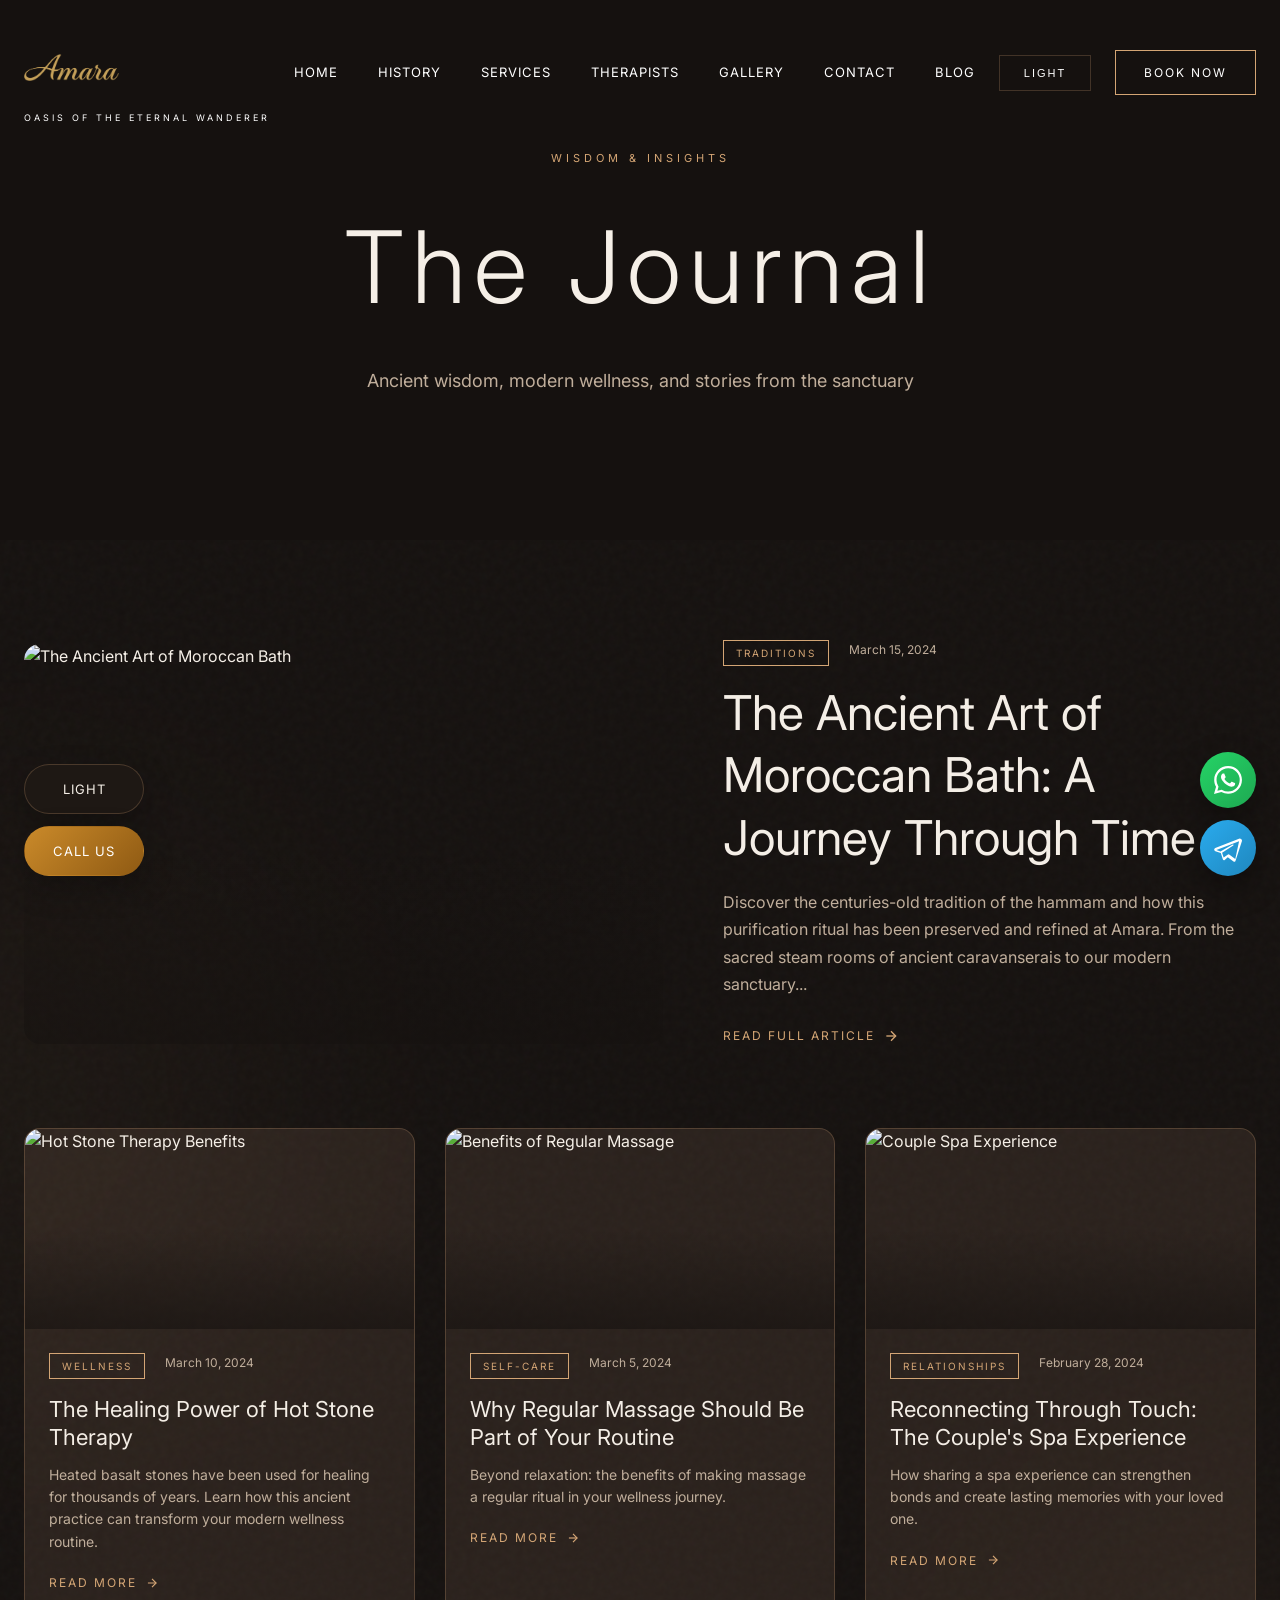
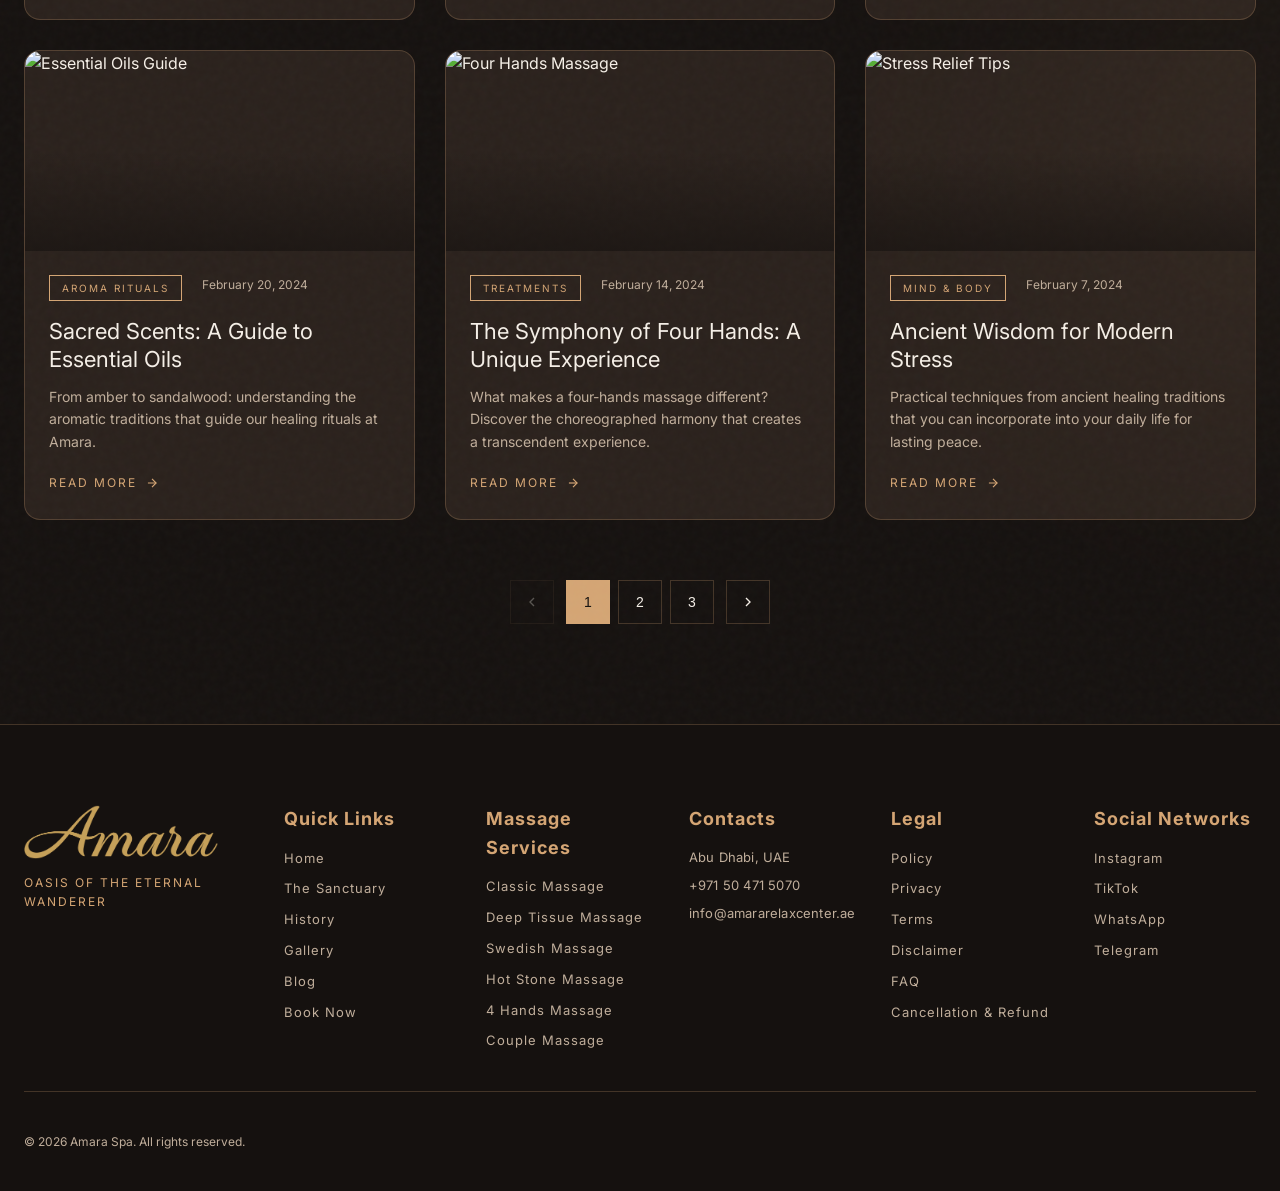
==== blog.html @ f5b15b71 "Remove Collaboration Effect Spa footer text sitewide" ====
<!DOCTYPE html>
<html lang="en">
<head>
  <meta charset="UTF-8">
  <meta name="viewport" content="width=device-width, initial-scale=1.0">
  <title>Blog - AMARA Relaxation Center</title>
  <meta name="description" content="Explore wellness insights, ancient healing wisdom, and spa tips from the Amara blog.">
  <meta property="og:title" content="Blog - AMARA Relaxation Center">
  <meta property="og:description" content="Explore wellness insights, ancient healing wisdom, and spa tips from the Amara blog.">
  <meta property="og:type" content="website">
  <meta property="og:image" content="img/opengraph.png">
  <meta property="og:image:alt" content="AMARA — Oasis of the Eternal Wanderer">
  <meta name="twitter:card" content="summary_large_image">
  <meta name="twitter:image" content="img/opengraph.png">
  <link rel="preconnect" href="https://fonts.googleapis.com">
  <link rel="preconnect" href="https://fonts.gstatic.com" crossorigin>
  <link href="https://fonts.googleapis.com/css2?family=Cormorant+Garamond:ital,wght@0,300;0,400;0,500;1,300;1,400&family=Inter:wght@300;400;500&display=swap" rel="stylesheet">
  <link rel="stylesheet" href="styles.css">
  <link rel="stylesheet" href="pages.css">
</head>
<body data-theme="dark">
  <!-- Header -->
  <header class="header" id="header">
    <nav class="nav">
      <a href="/" class="logo">
        <img src="img/logo.png" alt="Amara logo" class="logo-image">
        <span class="logo-subtitle">Oasis of the Eternal Wanderer</span>
      </a>

      <div class="nav-links">
        <a href="/" class="nav-link">Home</a>
        <a href="/#rituals" class="nav-link">History</a>
        <a href="/services" class="nav-link">Services</a>
        <a href="/therapists" class="nav-link">Therapists</a>
        <a href="/gallery" class="nav-link">Gallery</a>
        <a href="/contact" class="nav-link">Contact</a>
        <a href="/blog" class="nav-link active">Blog</a>
      </div>

      <button class="theme-toggle-btn" id="themeToggleBtn" type="button" aria-label="Switch to light mode">
        Light
      </button>

      <a href="https://wa.me/971501234567" class="cta-button desktop-only" target="_blank" rel="noopener">Book Now</a>

      <button class="mobile-menu-btn" id="mobileMenuBtn" aria-label="Toggle menu">
        <svg class="menu-icon" width="24" height="24" viewBox="0 0 24 24" fill="none" stroke="currentColor" stroke-width="2">
          <line x1="3" y1="6" x2="21" y2="6"></line>
          <line x1="3" y1="12" x2="21" y2="12"></line>
          <line x1="3" y1="18" x2="21" y2="18"></line>
        </svg>
        <svg class="close-icon" width="24" height="24" viewBox="0 0 24 24" fill="none" stroke="currentColor" stroke-width="2">
          <line x1="18" y1="6" x2="6" y2="18"></line>
          <line x1="6" y1="6" x2="18" y2="18"></line>
        </svg>
      </button>
    </nav>

    <div class="mobile-nav-overlay" id="mobileNavOverlay"></div>
    <div class="mobile-nav" id="mobileNav">
      <div class="mobile-nav-logo">
        <img src="img/logo.png" alt="" class="mobile-nav-logo-image">
      </div>
      <a href="/" class="mobile-nav-link">Home</a>
      <a href="/services" class="mobile-nav-link">Services</a>
      <a href="/therapists" class="mobile-nav-link">Therapists</a>
      <a href="/gallery" class="mobile-nav-link">Gallery</a>
      <a href="/contact" class="mobile-nav-link">Contact</a>
      <a href="/blog" class="mobile-nav-link">Blog</a>
      <button class="theme-toggle-btn mobile-theme-toggle" id="mobileThemeToggleBtn" type="button">
        Light
      </button>
    </div>
  </header>

  <main>
    <!-- Page Hero -->
    <section class="page-hero page-hero-compact">
      <div class="page-hero-bg" style="background-image: url('https://hebbkx1anhila5yf.public.blob.vercel-storage.com/deep-tissue-D1EGarHWurusc7dncBgiNhIpKjE5Lf.jpg')"></div>
      <div class="page-hero-overlay"></div>
      <div class="page-hero-particles">
        <div class="particle"></div>
        <div class="particle"></div>
        <div class="particle"></div>
        <div class="particle"></div>
        <div class="particle"></div>
      </div>
      <div class="page-hero-content">
        <span class="page-hero-tag">Wisdom & Insights</span>
        <h1 class="page-hero-title">The Journal</h1>
        <p class="page-hero-subtitle">Ancient wisdom, modern wellness, and stories from the sanctuary</p>
      </div>
    </section>

    <!-- Blog Section -->
    <section class="blog-section">
      <div class="stone-texture"></div>
      <div class="blog-glow-left"></div>
      <div class="blog-glow-right"></div>

      <div class="container">
        <!-- Featured Post -->
        <article class="blog-featured">
          <div class="blog-featured-image">
            <img src="https://hebbkx1anhila5yf.public.blob.vercel-storage.com/moroccan-bath-XeSTABgX7qKMFfD8tpaA28jun8mEiK.jpg" alt="The Ancient Art of Moroccan Bath" loading="lazy">
            <div class="blog-featured-overlay"></div>
          </div>
          <div class="blog-featured-content">
            <div class="blog-meta">
              <span class="blog-category">Traditions</span>
              <span class="blog-date">March 15, 2024</span>
            </div>
            <h2 class="blog-featured-title">The Ancient Art of Moroccan Bath: A Journey Through Time</h2>
            <p class="blog-featured-excerpt">Discover the centuries-old tradition of the hammam and how this purification ritual has been preserved and refined at Amara. From the sacred steam rooms of ancient caravanserais to our modern sanctuary...</p>
            <a href="#" class="blog-read-more">
              <span>Read Full Article</span>
              <svg width="16" height="16" viewBox="0 0 24 24" fill="none" stroke="currentColor" stroke-width="2">
                <path d="M5 12h14"/><path d="m12 5 7 7-7 7"/>
              </svg>
            </a>
          </div>
        </article>

        <!-- Blog Grid -->
        <div class="blog-grid">
          <!-- Post 1 -->
          <article class="blog-card">
            <div class="blog-card-image">
              <img src="https://hebbkx1anhila5yf.public.blob.vercel-storage.com/hot-stone-ozcMxcP4p2LRpwfWkz6xlxcogUApC0.jpg" alt="Hot Stone Therapy Benefits" loading="lazy">
              <div class="blog-card-overlay"></div>
            </div>
            <div class="blog-card-content">
              <div class="blog-meta">
                <span class="blog-category">Wellness</span>
                <span class="blog-date">March 10, 2024</span>
              </div>
              <h3 class="blog-card-title">The Healing Power of Hot Stone Therapy</h3>
              <p class="blog-card-excerpt">Heated basalt stones have been used for healing for thousands of years. Learn how this ancient practice can transform your modern wellness routine.</p>
              <a href="#" class="blog-read-more">
                <span>Read More</span>
                <svg width="14" height="14" viewBox="0 0 24 24" fill="none" stroke="currentColor" stroke-width="2">
                  <path d="M5 12h14"/><path d="m12 5 7 7-7 7"/>
                </svg>
              </a>
            </div>
          </article>

          <!-- Post 2 -->
          <article class="blog-card">
            <div class="blog-card-image">
              <img src="https://hebbkx1anhila5yf.public.blob.vercel-storage.com/deep-tissue-D1EGarHWurusc7dncBgiNhIpKjE5Lf.jpg" alt="Benefits of Regular Massage" loading="lazy">
              <div class="blog-card-overlay"></div>
            </div>
            <div class="blog-card-content">
              <div class="blog-meta">
                <span class="blog-category">Self-Care</span>
                <span class="blog-date">March 5, 2024</span>
              </div>
              <h3 class="blog-card-title">Why Regular Massage Should Be Part of Your Routine</h3>
              <p class="blog-card-excerpt">Beyond relaxation: the benefits of making massage a regular ritual in your wellness journey.</p>
              <a href="#" class="blog-read-more">
                <span>Read More</span>
                <svg width="14" height="14" viewBox="0 0 24 24" fill="none" stroke="currentColor" stroke-width="2">
                  <path d="M5 12h14"/><path d="m12 5 7 7-7 7"/>
                </svg>
              </a>
            </div>
          </article>

          <!-- Post 3 -->
          <article class="blog-card">
            <div class="blog-card-image">
              <img src="https://hebbkx1anhila5yf.public.blob.vercel-storage.com/couple-massage-eQCI4LJu1wMQY76rCsfQ5gD9EAH6ag.jpg" alt="Couple Spa Experience" loading="lazy">
              <div class="blog-card-overlay"></div>
            </div>
            <div class="blog-card-content">
              <div class="blog-meta">
                <span class="blog-category">Relationships</span>
                <span class="blog-date">February 28, 2024</span>
              </div>
              <h3 class="blog-card-title">Reconnecting Through Touch: The Couple's Spa Experience</h3>
              <p class="blog-card-excerpt">How sharing a spa experience can strengthen bonds and create lasting memories with your loved one.</p>
              <a href="#" class="blog-read-more">
                <span>Read More</span>
                <svg width="14" height="14" viewBox="0 0 24 24" fill="none" stroke="currentColor" stroke-width="2">
                  <path d="M5 12h14"/><path d="m12 5 7 7-7 7"/>
                </svg>
              </a>
            </div>
          </article>

          <!-- Post 4 -->
          <article class="blog-card">
            <div class="blog-card-image">
              <img src="https://hebbkx1anhila5yf.public.blob.vercel-storage.com/swedish-massage-C2bJ9ZEZfTErQx0yC2a469A6nhSZVx.jpg" alt="Essential Oils Guide" loading="lazy">
              <div class="blog-card-overlay"></div>
            </div>
            <div class="blog-card-content">
              <div class="blog-meta">
                <span class="blog-category">Aroma Rituals</span>
                <span class="blog-date">February 20, 2024</span>
              </div>
              <h3 class="blog-card-title">Sacred Scents: A Guide to Essential Oils</h3>
              <p class="blog-card-excerpt">From amber to sandalwood: understanding the aromatic traditions that guide our healing rituals at Amara.</p>
              <a href="#" class="blog-read-more">
                <span>Read More</span>
                <svg width="14" height="14" viewBox="0 0 24 24" fill="none" stroke="currentColor" stroke-width="2">
                  <path d="M5 12h14"/><path d="m12 5 7 7-7 7"/>
                </svg>
              </a>
            </div>
          </article>

          <!-- Post 5 -->
          <article class="blog-card">
            <div class="blog-card-image">
              <img src="https://hebbkx1anhila5yf.public.blob.vercel-storage.com/four-hands-Puk08W7r8o1fBXEjfwXtiHEmC1mv6J.jpg" alt="Four Hands Massage" loading="lazy">
              <div class="blog-card-overlay"></div>
            </div>
            <div class="blog-card-content">
              <div class="blog-meta">
                <span class="blog-category">Treatments</span>
                <span class="blog-date">February 14, 2024</span>
              </div>
              <h3 class="blog-card-title">The Symphony of Four Hands: A Unique Experience</h3>
              <p class="blog-card-excerpt">What makes a four-hands massage different? Discover the choreographed harmony that creates a transcendent experience.</p>
              <a href="#" class="blog-read-more">
                <span>Read More</span>
                <svg width="14" height="14" viewBox="0 0 24 24" fill="none" stroke="currentColor" stroke-width="2">
                  <path d="M5 12h14"/><path d="m12 5 7 7-7 7"/>
                </svg>
              </a>
            </div>
          </article>

          <!-- Post 6 -->
          <article class="blog-card">
            <div class="blog-card-image">
              <img src="https://hebbkx1anhila5yf.public.blob.vercel-storage.com/hot-stone-ozcMxcP4p2LRpwfWkz6xlxcogUApC0.jpg" alt="Stress Relief Tips" loading="lazy">
              <div class="blog-card-overlay"></div>
            </div>
            <div class="blog-card-content">
              <div class="blog-meta">
                <span class="blog-category">Mind & Body</span>
                <span class="blog-date">February 7, 2024</span>
              </div>
              <h3 class="blog-card-title">Ancient Wisdom for Modern Stress</h3>
              <p class="blog-card-excerpt">Practical techniques from ancient healing traditions that you can incorporate into your daily life for lasting peace.</p>
              <a href="#" class="blog-read-more">
                <span>Read More</span>
                <svg width="14" height="14" viewBox="0 0 24 24" fill="none" stroke="currentColor" stroke-width="2">
                  <path d="M5 12h14"/><path d="m12 5 7 7-7 7"/>
                </svg>
              </a>
            </div>
          </article>
        </div>

        <!-- Pagination -->
        <div class="blog-pagination">
          <button class="pagination-btn pagination-prev" disabled aria-label="Previous page">
            <svg width="16" height="16" viewBox="0 0 24 24" fill="none" stroke="currentColor" stroke-width="2">
              <path d="M15 18l-6-6 6-6"/>
            </svg>
          </button>
          <div class="pagination-numbers">
            <button class="pagination-num active">1</button>
            <button class="pagination-num">2</button>
            <button class="pagination-num">3</button>
          </div>
          <button class="pagination-btn pagination-next" aria-label="Next page">
            <svg width="16" height="16" viewBox="0 0 24 24" fill="none" stroke="currentColor" stroke-width="2">
              <path d="M9 18l6-6-6-6"/>
            </svg>
          </button>
        </div>
      </div>
    </section>

  </main>

  <!-- Footer -->
  <footer class="footer">
    <div class="container">
      <div class="footer-content">
        <div class="footer-brand">
          <img src="img/logo.png" alt="Amara logo" class="footer-logo-image">
          <p class="footer-tagline">Oasis of the Eternal Wanderer</p>
        </div>

        <div class="footer-column">
          <h3 class="footer-column-title">Quick Links</h3>
          <div class="footer-links">
            <a href="/">Home</a>
            <a href="/#sanctuary">The Sanctuary</a>
            <a href="/#rituals">History</a>
            <a href="/gallery">Gallery</a>
            <a href="/blog">Blog</a>
            <a href="https://wa.me/971501234567" target="_blank" rel="noopener">Book Now</a>
          </div>
        </div>

        <div class="footer-column">
          <h3 class="footer-column-title">Massage Services</h3>
          <div class="footer-links">
            <a href="/services#classic-massage">Classic Massage</a>
            <a href="/services#deep-tissue-massage">Deep Tissue Massage</a>
            <a href="/services#swedish-massage">Swedish Massage</a>
            <a href="/services#hot-stone-massage">Hot Stone Massage</a>
            <a href="/services#four-hands-massage">4 Hands Massage</a>
            <a href="/services#couple-massage">Couple Massage</a>
          </div>
        </div>

        <div class="footer-column">
          <h3 class="footer-column-title">Contacts</h3>
          <div class="footer-links footer-contacts">
            <a href="https://www.google.com/maps/place/Amara+relax+center/@24.4932805,54.3672812,17z/data=!3m1!4b1!4m6!3m5!1s0x3e5e6782f16075eb:0xba63e82e7948f1d3!8m2!3d24.4932805!4d54.3698561!16s%2Fg%2F11nb5mz_rx?hl=en" target="_blank" rel="noopener noreferrer">Abu Dhabi, UAE</a>
            <a href="tel:+971504715070">+971 50 471 5070</a>
            <a href="mailto:info@amararelaxcenter.ae">info@amararelaxcenter.ae</a>
          </div>
        </div>

        <div class="footer-column">
          <h3 class="footer-column-title">Legal</h3>
          <div class="footer-links footer-legal-links">
            <a href="/policy">Policy</a>
            <a href="/privacy">Privacy</a>
            <a href="/terms">Terms</a>
            <a href="/disclaimer">Disclaimer</a>
            <a href="/faq">FAQ</a>
            <a href="/cancellation-refund">Cancellation &amp; Refund</a>
          </div>
        </div>

        <div class="footer-column">
          <h3 class="footer-column-title">Social Networks</h3>
          <div class="footer-links">
            <a href="https://www.instagram.com/amara.relaxcenter/" target="_blank" rel="noopener">Instagram</a>
            <a href="https://www.tiktok.com/@amara.relax.center" target="_blank" rel="noopener">TikTok</a>
            <a href="https://wa.me/971504715070" target="_blank" rel="noopener noreferrer">WhatsApp</a>
            <a href="https://t.me/+971504715070" target="_blank" rel="noopener noreferrer">Telegram</a>
          </div>
        </div>
      </div>
      <div class="footer-bottom">
        <p>&copy; 2026 Amara Spa. All rights reserved.</p>
      </div>
    </div>
  </footer>

  <script src="script.js"></script>
  <script src="pages.js"></script>
</body>
</html>
---- styles.css ----
@import url('https://fonts.googleapis.com/css2?family=Great+Vibes&display=swap');

/* ========================================
   SPA - Global Styles
   ======================================== */

:root {
  --color-primary: #d4a574;
  --color-primary-light: #e8c9a8;
  --color-primary-dark: #b8915e;
  --color-bg: #15110f;
  --color-bg-light: #1e1814;
  --color-bg-card: #2a211c;
  --color-text: #f5efe7;
  --color-text-muted: #c0ae9b;
  --color-border: rgba(212, 165, 116, 0.24);
  --font-serif: 'Inter', -apple-system, BlinkMacSystemFont, sans-serif;
  --font-sans: 'Inter', -apple-system, BlinkMacSystemFont, sans-serif;
  --font-wordmark: 'Great Vibes', 'Peristiwa', 'Cormorant Garamond', serif;
}

@font-face {
  font-family: 'Peristiwa';
  src: url('fonts/Peristiwa.otf') format('opentype');
  font-weight: 400;
  font-style: normal;
  font-display: swap;
}

* {
  margin: 0;
  padding: 0;
  box-sizing: border-box;
}

html {
  scroll-behavior: smooth;
}

body {
  font-family: var(--font-sans);
  background: var(--color-bg);
  color: var(--color-text);
  line-height: 1.6;
  overflow-x: hidden;
}

.container {
  max-width: 1400px;
  margin: 0 auto;
  padding: 0 24px;
}


body[data-theme='light'] {
  /* High-contrast light mode: fully white base backgrounds across sections */
  --color-bg: #ffffff;
  --color-bg-light: #ffffff;
  --color-bg-card: #ffffff;
  --color-primary: #b18458;
  --color-primary-light: #c89f77;
  --color-primary-dark: #7a5a40;
  --color-text: #2f2620;
  --color-text-muted: #5f5248;
  --color-border: rgba(99, 81, 71, 0.25);
}

body[data-theme='light'] .feature-detail,
body[data-theme='light'] .quote-attribution,
body[data-theme='light'] .healer-name,
body[data-theme='light'] .massage-book-btn {
  color: var(--color-primary-dark);
}

body[data-theme='light'] .header.scrolled {
  background: rgba(255, 251, 245, 0.96);
  border-bottom-color: rgba(113, 93, 75, 0.22);
  box-shadow: 0 10px 24px rgba(44, 30, 18, 0.08);
}

body[data-theme='light'] .header .logo-subtitle,
body[data-theme='light'] .header .nav-link,
body[data-theme='light'] .header .theme-toggle-btn,
body[data-theme='light'] .header .cta-button,
body[data-theme='light'] .header .mobile-menu-btn {
  color: #2f2620;
}

body[data-theme='light'] .header .theme-toggle-btn,
body[data-theme='light'] .header .cta-button {
  border-color: rgba(113, 93, 75, 0.35);
}

body[data-theme='light'] .hero-dior .label-text,
body[data-theme='light'] .hero-dior .hero-title-dior .title-subtitle,
body[data-theme='light'] .hero-dior .hero-tagline,
body[data-theme='light'] .hero-dior .hero-description-dior p,
body[data-theme='light'] .hero-dior .hero-btn-secondary,
body[data-theme='light'] .hero-dior .hero-nav-arrow,
body[data-theme='light'] .hero-dior .hero-side-text,
body[data-theme='light'] .hero-dior .scroll-text {
  color: #ffffff;
}

/* ========================================
   HEADER
   ======================================== */

.header {
  position: fixed;
  top: 0;
  left: 0;
  right: 0;
  z-index: 5000;
  padding: 20px 0;
  transition: all 0.4s ease;
  background: transparent;
}

.header.scrolled {
  background: rgba(21, 17, 15, 0.95);
  backdrop-filter: blur(20px);
  padding: 16px 0;
  border-bottom: 1px solid var(--color-border);
}

.nav {
  max-width: 1400px;
  margin: 0 auto;
  padding: 0 24px;
  display: flex;
  align-items: center;
  justify-content: space-between;
}

.logo {
  text-decoration: none;
  display: flex;
  flex-direction: column;
  align-items: flex-start;
}

.logo-text {
  font-family: var(--font-serif);
  font-size: 28px;
  font-weight: 400;
  letter-spacing: 8px;
  color: var(--color-primary);
}

.logo-wordmark {
  font-family: var(--font-wordmark);
  font-size: 82px;
  font-weight: 400;
  line-height: 0.78;
  color: #ffffff;
  letter-spacing: 0;
  text-shadow: 0 1px 1px rgba(0, 0, 0, 0.22);
}

.footer-logo-wordmark {
  display: block;
  margin-bottom: 14px;
  font-size: 84px;
}

/*
 * Display the logo as an image.
 * The header and footer both use the same wordmark image. Define a consistent
 * height for the logo image and allow the width to scale automatically to
 * preserve the aspect ratio. These classes are applied to the <img>
 * elements introduced in index.html.
 */
.logo-image {
  display: block;
  width: 95px;
  height: 95px;
  object-fit: contain;
}

.theme-logo {
  display: block;
}

.theme-logo.theme-logo-light {
  display: none;
}

body[data-theme='light'] .theme-logo.theme-logo-dark {
  display: block;
}

body[data-theme='light'] .theme-logo.theme-logo-light {
  display: none;
}

.footer-logo-image {
  display: block;
  width: 109px;
  height: 109px;
  object-fit: contain;
  margin-bottom: 14px;
}

.logo-subtitle {
  font-size: 9px;
  letter-spacing: 3px;
  text-transform: uppercase;
  color: #ffffff;
  margin-top: -4px;
}

.logo-underline {
  width: 60px;
  height: 1px;
  background: linear-gradient(90deg, var(--color-primary), transparent);
  margin-top: 8px;
}

.nav-links {
  display: flex;
  gap: 40px;
}

.nav-link {
  color: #ffffff;
  text-decoration: none;
  font-size: 13px;
  letter-spacing: 1px;
  text-transform: uppercase;
  transition: color 0.3s ease;
  position: relative;
}

.nav-link::after {
  content: '';
  position: absolute;
  bottom: -4px;
  left: 0;
  width: 0;
  height: 1px;
  background: var(--color-primary);
  transition: width 0.3s ease;
}

.nav-link:hover {
  color: var(--color-primary);
}

.nav-link:hover::after {
  width: 100%;
}

.cta-button {
  display: inline-flex;
  align-items: center;
  padding: 12px 28px;
  background: transparent;
  border: 1px solid var(--color-primary);
  color: #ffffff;
  text-decoration: none;
  font-size: 12px;
  letter-spacing: 2px;
  text-transform: uppercase;
  transition: all 0.3s ease;
}

.cta-button:hover {
  background: var(--color-primary);
  color: var(--color-bg);
}

.mobile-menu-btn {
  display: none;
  position: relative;
  z-index: 5200;
  background: none;
  border: none;
  color: #ffffff;
  cursor: pointer;
  padding: 8px;
  width: 40px;
  height: 40px;
  align-items: center;
  justify-content: center;
}

.mobile-menu-btn .menu-icon,
.mobile-menu-btn .close-icon {
  position: absolute;
  top: 50%;
  left: 50%;
  transform: translate(-50%, -50%);
  transition: opacity 0.35s ease, transform 0.35s ease;
}

.mobile-menu-btn .close-icon {
  opacity: 0;
  transform: translate(-50%, -50%) scale(0.75) rotate(-22deg);
}

.mobile-menu-btn .menu-icon line,
.mobile-menu-btn .close-icon line {
  transition: transform 0.35s ease, opacity 0.35s ease;
  transform-origin: center;
}

.mobile-menu-btn .menu-icon line:nth-child(1) {
  transition-delay: 0ms;
}

.mobile-menu-btn .menu-icon line:nth-child(2) {
  transition-delay: 45ms;
}

.mobile-menu-btn .menu-icon line:nth-child(3) {
  transition-delay: 90ms;
}

.mobile-menu-btn.active .menu-icon {
  opacity: 0;
  transform: translate(-50%, -50%) scale(0.8) rotate(14deg);
}

.mobile-menu-btn.active .close-icon {
  opacity: 1;
  transform: translate(-50%, -50%) scale(1) rotate(0deg);
}

.mobile-menu-btn.active .menu-icon line:nth-child(1) {
  transform: translateX(6px);
  opacity: 0;
}

.mobile-menu-btn.active .menu-icon line:nth-child(2) {
  transform: translateX(-6px);
  opacity: 0;
}

.mobile-menu-btn.active .menu-icon line:nth-child(3) {
  transform: translateX(6px);
  opacity: 0;
}

.mobile-menu-btn .close-icon line {
  opacity: 0;
}

.mobile-menu-btn.active .close-icon line {
  opacity: 1;
}

.mobile-menu-btn.active .close-icon line:first-child {
  transition-delay: 130ms;
}

.mobile-menu-btn.active .close-icon line:last-child {
  transition-delay: 180ms;
}

.mobile-nav-overlay {
  display: none;
  position: fixed;
  inset: 0;
  z-index: 5050;
  background: rgba(6, 6, 6, 0.48);
  opacity: 0;
  transition: opacity 0.45s ease;
  backdrop-filter: blur(2px);
}

.mobile-nav-overlay.active {
  display: block;
  opacity: 1;
}

.mobile-nav {
  display: none;
  position: fixed;
  top: 84px;
  right: 16px;
  width: min(360px, calc(100vw - 32px));
  max-height: calc(100vh - 100px);
  z-index: 5100;
  background: rgba(30, 24, 20, 0.98);
  border: 1px solid rgba(212, 165, 116, 0.25);
  border-radius: 18px;
  box-shadow: 0 24px 55px rgba(0, 0, 0, 0.45);
  backdrop-filter: blur(16px);
  padding: 22px 252px 20px 20px;
  overflow-y: auto;
  flex-direction: column;
  gap: 18px;
  opacity: 0;
  transform: translateY(10px);
  transition: opacity 0.4s ease, transform 0.45s ease;
}

.mobile-nav-logo {
  position: absolute;
  top: 50%;
  right: 18px;
  transform: translateY(-50%);
  width: 216px;
  pointer-events: none;
  opacity: 0.75;
  filter: drop-shadow(0 8px 20px rgba(0, 0, 0, 0.35));
}

.mobile-nav-logo::after {
  content: '';
  position: absolute;
  inset: -18px;
  background: radial-gradient(circle, rgba(212, 165, 116, 0.18), transparent 72%);
  z-index: -1;
}

.mobile-nav-logo-image {
  width: 100%;
  height: auto;
  display: block;
}

.mobile-nav-wordmark {
  display: block;
  width: 100%;
  text-align: right;
  font-size: 116px;
}

.mobile-nav.active {
  display: flex;
  opacity: 1;
  transform: translateY(0);
}

body.menu-open {
  overflow: hidden;
}

body.menu-open .floating-messengers,
body.menu-open .floating-actions {
  opacity: 0;
  pointer-events: none;
}

.mobile-nav-link {
  color: var(--color-text);
  text-decoration: none;
  font-family: var(--font-serif);
  font-size: clamp(22px, 5vw, 28px);
  opacity: 0;
  transform: translateY(14px);
  transition: color 0.3s ease, opacity 0.4s ease, transform 0.45s ease;
}

.mobile-nav-link:hover {
  color: var(--color-primary);
}

.mobile-nav.active .mobile-nav-link {
  opacity: 1;
  transform: translateY(0);
}

.mobile-nav.active .mobile-nav-link:nth-child(1) {
  transition-delay: 70ms;
}

.mobile-nav.active .mobile-nav-link:nth-child(2) {
  transition-delay: 130ms;
}

.mobile-nav.active .mobile-nav-link:nth-child(3) {
  transition-delay: 190ms;
}

.mobile-nav.active .mobile-nav-link:nth-child(4) {
  transition-delay: 250ms;
}

.mobile-nav.active .mobile-nav-link:nth-child(5) {
  transition-delay: 310ms;
}

.mobile-nav.active .mobile-nav-link:nth-child(6) {
  transition-delay: 370ms;
}

body[data-theme='light'] .mobile-nav-overlay {
  background: rgba(87, 63, 38, 0.2);
}

body[data-theme='light'] .mobile-nav {
  background: rgba(255, 251, 245, 0.98);
  border-color: rgba(113, 93, 75, 0.24);
  box-shadow: 0 20px 48px rgba(44, 30, 18, 0.2);
}

body[data-theme='light'] .mobile-nav-logo {
  opacity: 0.88;
  filter: drop-shadow(0 10px 18px rgba(119, 86, 56, 0.25));
}

body[data-theme='light'] .mobile-nav-logo::after {
  background: radial-gradient(circle, rgba(170, 130, 94, 0.16), transparent 72%);
}

body[data-theme='light'] .mobile-nav-link {
  color: #2c1e12;
}

body[data-theme='light'] .mobile-nav-link:hover {
  color: var(--color-primary-dark);
}

body[data-theme='light'] .mobile-nav .mobile-theme-toggle {
  color: #2c1e12;
  border-color: rgba(113, 93, 75, 0.35);
}


.theme-toggle-btn {
  display: inline-flex;
  align-items: center;
  justify-content: center;
  min-width: 92px;
  padding: 11px 16px;
  border: 1px solid var(--color-border);
  background: transparent;
  color: #ffffff;
  font-size: 11px;
  letter-spacing: 2px;
  text-transform: uppercase;
  cursor: pointer;
  transition: all 0.3s ease;
}

.theme-toggle-btn:hover {
  border-color: var(--color-primary);
  color: var(--color-primary);
}

.mobile-theme-toggle {
  width: 100%;
  margin-top: 4px;
}

.desktop-only {
  display: inline-flex;
}

/* ========================================
   HERO SECTION - DIOR INSPIRED
   ======================================== */

.hero-dior {
  --color-bg: #15110f;
  --color-bg-light: #1e1814;
  --color-bg-card: #2a211c;
  --color-text: #f5efe7;
  --color-text-muted: #c0ae9b;
  --color-border: rgba(212, 165, 116, 0.24);
  position: relative;
  min-height: 100vh;
  display: flex;
  align-items: center;
  justify-content: center;
  overflow: hidden;
}

/* Background Slider */
.hero-slider {
  position: absolute;
  inset: 0;
  z-index: 0;
}

.hero-slide {
  position: absolute;
  inset: 0;
  background-size: cover;
  background-position: center;
  opacity: 0;
  transform: scale(1.1);
  transition: opacity 1.5s ease, transform 8s ease;
}

.hero-slide.active {
  opacity: 1;
  transform: scale(1);
}

.slide-overlay {
  position: absolute;
  inset: 0;
  background: linear-gradient(
    to bottom,
    rgba(21, 17, 15, 0.56) 0%,
    rgba(21, 17, 15, 0.34) 40%,
    rgba(21, 17, 15, 0.48) 60%,
    rgba(21, 17, 15, 0.84) 100%
  );
}

/* Animated Particles */
.hero-particles {
  position: absolute;
  inset: 0;
  z-index: 1;
  pointer-events: none;
}

.hero-particles .particle {
  position: absolute;
  width: 4px;
  height: 4px;
  background: var(--color-primary);
  border-radius: 50%;
  opacity: 0;
  animation: floatParticle 15s infinite;
}

.hero-particles .particle:nth-child(1) {
  left: 10%;
  animation-delay: 0s;
}

.hero-particles .particle:nth-child(2) {
  left: 30%;
  animation-delay: 3s;
}

.hero-particles .particle:nth-child(3) {
  left: 50%;
  animation-delay: 6s;
}

.hero-particles .particle:nth-child(4) {
  left: 70%;
  animation-delay: 9s;
}

.hero-particles .particle:nth-child(5) {
  left: 90%;
  animation-delay: 12s;
}

.hero-particles .particle:nth-child(6) {
  left: 18%;
  width: 3px;
  height: 3px;
  animation-delay: 1.5s;
  animation-duration: 12s;
}

.hero-particles .particle:nth-child(7) {
  left: 42%;
  width: 5px;
  height: 5px;
  animation-delay: 4.5s;
  animation-duration: 18s;
}

.hero-particles .particle:nth-child(8) {
  left: 62%;
  animation-delay: 7.5s;
  animation-duration: 14s;
}

.hero-particles .particle:nth-child(9) {
  left: 82%;
  width: 6px;
  height: 6px;
  animation-delay: 10.5s;
  animation-duration: 20s;
}

.hero-particles .particle:nth-child(10) {
  left: 5%;
  animation-delay: 2s;
  animation-duration: 16s;
}

.hero-particles .particle:nth-child(11) {
  left: 55%;
  width: 2px;
  height: 2px;
  animation-delay: 5.5s;
  animation-duration: 11s;
}

.hero-particles .particle:nth-child(12) {
  left: 95%;
  animation-delay: 8.5s;
  animation-duration: 17s;
}

@keyframes floatParticle {
  0% {
    bottom: -10%;
    opacity: 0;
    transform: translateX(0);
  }
  10% {
    opacity: 0.6;
  }
  90% {
    opacity: 0.6;
  }
  100% {
    bottom: 110%;
    opacity: 0;
    transform: translateX(50px);
  }
}

/* Hero Content */
.hero-content-dior {
  position: relative;
  z-index: 10;
  text-align: center;
  padding: 0 24px;
  max-width: 900px;
}

.hero-label {
  display: flex;
  align-items: center;
  justify-content: center;
  gap: 20px;
  margin-bottom: 32px;
  opacity: 0;
  animation: fadeInUp 1s ease 0.3s forwards;
}

.label-line {
  width: 60px;
  height: 1px;
  background: var(--color-primary);
  opacity: 0.5;
}

.label-text {
  font-size: 11px;
  letter-spacing: 4px;
  text-transform: uppercase;
  color: #ffffff;
}

.hero-title-dior {
  margin-bottom: 16px;
  opacity: 0;
  animation: fadeInUp 1s ease 0.5s forwards;
}

.hero-main-logo {
  width: clamp(360px, 55vw, 620px);
  height: auto;
  margin: 0 auto 18px;
  display: block;
  opacity: 0;
  animation: fadeInUp 1s ease 0.35s forwards;
  filter: drop-shadow(0 0 25px rgba(212, 165, 116, 0.35));
}

.hero-title-dior .title-subtitle {
  display: block;
  margin-top: 0;
  font-family: var(--font-sans);
  font-size: clamp(9px, 2.33vw, 21px);
  font-weight: 300;
  letter-spacing: 0.24em;
  text-transform: uppercase;
  color: #ffffff;
  text-shadow: 0 0 80px rgba(212, 165, 116, 0.3);
}

.hero-tagline {
  font-family: var(--font-serif);
  font-size: clamp(18px, 3vw, 28px);
  font-style: italic;
  color: #ffffff;
  letter-spacing: 6px;
  margin-bottom: 32px;
  opacity: 0;
  animation: fadeInUp 1s ease 0.7s forwards;
}

.hero-description-dior {
  margin-bottom: 48px;
  opacity: 0;
  animation: fadeInUp 1s ease 0.9s forwards;
}

.hero-description-dior p {
  font-size: 16px;
  color: #ffffff;
  line-height: 1.8;
  letter-spacing: 1px;
}

.hero-cta-group {
  display: flex;
  flex-wrap: wrap;
  gap: 20px;
  justify-content: center;
  opacity: 0;
  animation: fadeInUp 1s ease 1.1s forwards;
}

.hero-btn-primary {
  display: inline-flex;
  align-items: center;
  gap: 12px;
  padding: 18px 40px;
  background: var(--color-primary);
  color: var(--color-bg);
  text-decoration: none;
  font-size: 12px;
  letter-spacing: 3px;
  text-transform: uppercase;
  transition: all 0.4s ease;
  position: relative;
  overflow: hidden;
}

.hero-btn-primary::before {
  content: '';
  position: absolute;
  inset: 0;
  background: var(--color-primary-dark);
  transform: translateX(-100%);
  transition: transform 0.4s ease;
}

.hero-btn-primary:hover::before {
  transform: translateX(0);
}

.hero-btn-primary span,
.hero-btn-primary svg {
  position: relative;
  z-index: 1;
}

.hero-btn-primary:hover {
  transform: translateY(-2px);
  box-shadow: 0 10px 40px rgba(212, 165, 116, 0.3);
}

.hero-btn-secondary {
  display: inline-flex;
  align-items: center;
  padding: 18px 40px;
  background: transparent;
  border: 1px solid rgba(255, 255, 255, 0.3);
  color: #ffffff;
  text-decoration: none;
  font-size: 12px;
  letter-spacing: 3px;
  text-transform: uppercase;
  transition: all 0.4s ease;
}

.hero-btn-secondary:hover {
  border-color: var(--color-primary);
  color: var(--color-primary);
  background: rgba(212, 165, 116, 0.1);
}

/* Slide Indicators */
.hero-indicators {
  position: absolute;
  bottom: 100px;
  left: 50%;
  transform: translateX(-50%);
  z-index: 20;
  display: flex;
  gap: 12px;
}

.indicator {
  width: 40px;
  height: 3px;
  background: rgba(255, 255, 255, 0.3);
  border: none;
  cursor: pointer;
  transition: all 0.4s ease;
  position: relative;
  overflow: hidden;
}

.indicator::after {
  content: '';
  position: absolute;
  left: 0;
  top: 0;
  height: 100%;
  width: 0;
  background: var(--color-primary);
  transition: width 0.4s ease;
}

.indicator.active::after {
  width: 100%;
  animation: indicatorProgress 6s linear;
}

@keyframes indicatorProgress {
  from { width: 0; }
  to { width: 100%; }
}

.indicator:hover {
  background: rgba(255, 255, 255, 0.5);
}

/* Navigation Arrows */
.hero-nav-arrow {
  position: absolute;
  top: 50%;
  transform: translateY(-50%);
  z-index: 20;
  width: 50px;
  height: 50px;
  display: flex;
  align-items: center;
  justify-content: center;
  background: rgba(21, 17, 15, 0.56);
  border: 1px solid rgba(255, 255, 255, 0.2);
  color: #ffffff;
  cursor: pointer;
  transition: all 0.4s ease;
}

.hero-nav-prev {
  left: 30px;
}

.hero-nav-next {
  right: 30px;
}

.hero-nav-arrow:hover {
  background: var(--color-primary);
  border-color: var(--color-primary);
  color: var(--color-bg);
}

/* Scroll Indicator */
.scroll-indicator-dior {
  position: absolute;
  bottom: 30px;
  left: 50%;
  transform: translateX(-50%);
  z-index: 20;
  display: flex;
  flex-direction: column;
  align-items: center;
  gap: 12px;
  opacity: 0;
  animation: fadeIn 1s ease 1.5s forwards;
}

.scroll-indicator-dior span {
  font-size: 10px;
  letter-spacing: 3px;
  text-transform: uppercase;
  color: #ffffff;
}

.scroll-line {
  width: 1px;
  height: 40px;
  background: rgba(255, 255, 255, 0.2);
  position: relative;
  overflow: hidden;
}

.scroll-dot {
  position: absolute;
  top: 0;
  left: 50%;
  transform: translateX(-50%);
  width: 3px;
  height: 10px;
  background: var(--color-primary);
  border-radius: 2px;
  animation: scrollBounce 2s ease-in-out infinite;
}

@keyframes scrollBounce {
  0%, 100% {
    top: 0;
  }
  50% {
    top: 30px;
  }
}

/* Side Text */
.hero-side-text {
  position: absolute;
  z-index: 20;
  font-size: 10px;
  letter-spacing: 4px;
  text-transform: uppercase;
  color: rgba(255, 255, 255, 0.8);
  writing-mode: vertical-rl;
  opacity: 0;
  animation: fadeIn 1s ease 1.3s forwards;
}

.hero-side-text.left {
  left: 30px;
  bottom: 100px;
}

.hero-side-text.right {
  right: 30px;
  bottom: 100px;
  transform: rotate(180deg);
}

@keyframes fadeInUp {
  from {
    opacity: 0;
    transform: translateY(30px);
  }
  to {
    opacity: 1;
    transform: translateY(0);
  }
}

@keyframes fadeIn {
  from { opacity: 0; }
  to { opacity: 1; }
}

/* ========================================
   SECTION COMMON STYLES
   ======================================== */

.stone-texture {
  position: absolute;
  inset: 0;
  background-image: url("data:image/svg+xml,%3Csvg viewBox='0 0 200 200' xmlns='http://www.w3.org/2000/svg'%3E%3Cfilter id='noiseFilter'%3E%3CfeTurbulence type='fractalNoise' baseFrequency='0.9' numOctaves='4' stitchTiles='stitch'/%3E%3C/filter%3E%3Crect width='100%25' height='100%25' filter='url(%23noiseFilter)'/%3E%3C/svg%3E");
  opacity: 0.03;
  pointer-events: none;
}

.section-header {
  text-align: center;
  margin-bottom: 60px;
}

.section-header-line {
  display: flex;
  align-items: center;
  justify-content: center;
  gap: 20px;
  margin-bottom: 24px;
}

.header-line-left,
.header-line-right {
  width: 60px;
  height: 1px;
  background: linear-gradient(90deg, transparent, var(--color-primary));
}

.header-line-right {
  background: linear-gradient(90deg, var(--color-primary), transparent);
}

.section-tag {
  font-size: 11px;
  letter-spacing: 4px;
  text-transform: uppercase;
  color: var(--color-primary);
}

.section-title {
  font-family: var(--font-serif);
  font-size: clamp(36px, 6vw, 56px);
  font-weight: 300;
  color: var(--color-text);
  margin-bottom: 20px;
}

.section-divider {
  display: flex;
  align-items: center;
  justify-content: center;
  gap: 12px;
  margin-bottom: 24px;
}

.divider-dot {
  width: 4px;
  height: 4px;
  background: var(--color-primary);
  border-radius: 50%;
}

.divider-line-long {
  width: 60px;
  height: 1px;
  background: var(--color-border);
}

.divider-diamond {
  width: 8px;
  height: 8px;
  background: var(--color-primary);
  transform: rotate(45deg);
}

.divider-line {
  width: 40px;
  height: 1px;
  background: var(--color-border);
}

.section-description {
  max-width: 600px;
  margin: 0 auto;
  color: var(--color-text-muted);
  font-size: 16px;
  line-height: 1.8;
}

/* ========================================
   LEGEND SECTION
   ======================================== */

.legend {
  position: relative;
  padding: 120px 0;
  background: var(--color-bg-light);
  overflow: hidden;
}

.legend-bg {
  position: absolute;
  inset: 0;
  background: radial-gradient(ellipse at center, rgba(212, 165, 116, 0.05) 0%, transparent 70%);
}

.legend-glow-left,
.legend-glow-right {
  position: absolute;
  width: 400px;
  height: 400px;
  border-radius: 50%;
  filter: blur(100px);
  opacity: 0.1;
}

.legend-glow-left {
  left: -200px;
  top: 50%;
  transform: translateY(-50%);
  background: var(--color-primary);
}

.legend-glow-right {
  right: -200px;
  top: 50%;
  transform: translateY(-50%);
  background: var(--color-primary);
}

.legend-border-outer,
.legend-border-inner {
  position: absolute;
  border: 1px solid var(--color-border);
  pointer-events: none;
}

.legend-border-outer {
  inset: 40px;
}

.legend-border-inner {
  inset: 60px;
  opacity: 0.5;
}

.legend-icon {
  position: relative;
  display: flex;
  justify-content: center;
  margin-bottom: 40px;
  color: var(--color-primary);
}

.icon-glow {
  position: absolute;
  width: 100px;
  height: 100px;
  background: var(--color-primary);
  filter: blur(60px);
  opacity: 0.3;
}

.legend-title {
  font-family: var(--font-serif);
  font-size: clamp(28px, 4vw, 42px);
  font-weight: 300;
  text-align: center;
  line-height: 1.6;
  margin-bottom: 40px;
}

.legend-title span {
  display: block;
}

.text-primary {
  color: var(--color-primary);
}

.italic {
  font-style: italic;
}

.legend-story {
  display: grid;
  grid-template-columns: minmax(0, 1fr) minmax(560px, 1.49fr);
  gap: 48px;
  align-items: center;
  max-width: 1460px;
  margin: 0 auto 60px;
}

.legend-text {
  max-width: 800px;
  text-align: left;
}

.legend-visual {
  position: relative;
}

.legend-image {
  display: block;
  width: 100%;
  min-height: 100%;
  object-fit: cover;
  border-radius: 28px;
  border: 1px solid var(--color-border);
  box-shadow: 0 24px 60px rgba(0, 0, 0, 0.25);
}

.legend-line {
  display: block;
  overflow: hidden;
  margin-bottom: 0.2em;
}

.legend-line:last-child {
  margin-bottom: 0;
}

.legend-line-inner {
  display: block;
  opacity: 0;
  transform: translateY(24px);
  will-change: transform, opacity;
}

.legend.is-visible .legend-line-inner {
  animation: legendLineReveal 1.1s cubic-bezier(0.22, 1, 0.36, 1) forwards;
  animation-delay: calc(var(--line-index, 0) * 120ms);
}

.legend-paragraph {
  color: var(--color-text-muted);
  font-size: 16px;
  line-height: 1.9;
  margin-bottom: 24px;
}

.legend-paragraph-highlight {
  font-family: var(--font-serif);
  font-size: 20px;
  font-style: italic;
  color: var(--color-text);
  line-height: 1.8;
}

@keyframes legendLineReveal {
  0% {
    opacity: 0;
    transform: translateY(24px);
  }
  100% {
    opacity: 1;
    transform: translateY(0);
  }
}

.legend-divider {
  display: flex;
  align-items: center;
  justify-content: center;
  gap: 20px;
  margin-bottom: 60px;
}



/* ========================================
   SANCTUARY SECTION
   ======================================== */

.sanctuary {
  position: relative;
  padding: 120px 0;
  background: var(--color-bg-light);
  overflow: hidden;
}

.sanctuary-glow,
.sanctuary-glow-center {
  position: absolute;
  border-radius: 50%;
  filter: blur(150px);
  opacity: 0.08;
}

.sanctuary-glow {
  width: 600px;
  height: 600px;
  background: var(--color-primary);
  top: -200px;
  right: -200px;
}

.sanctuary-glow-center {
  width: 400px;
  height: 400px;
  background: var(--color-primary);
  top: 50%;
  left: 50%;
  transform: translate(-50%, -50%);
}

.features-grid {
  display: grid;
  grid-template-columns: repeat(3, 1fr);
  gap: 30px;
  margin-bottom: 60px;
}

.feature-card {
  position: relative;
  padding: 40px 30px;
  background: var(--color-bg-card);
  border: 1px solid var(--color-border);
  transition: all 0.4s ease;
}

.feature-card:hover {
  transform: translateY(-5px);
  border-color: var(--color-primary);
}

.feature-glow {
  position: absolute;
  inset: 0;
  background: radial-gradient(ellipse at center, rgba(212, 165, 116, 0.1) 0%, transparent 70%);
  opacity: 0;
  transition: opacity 0.4s ease;
}

.feature-card:hover .feature-glow {
  opacity: 1;
}

.feature-corner {
  position: absolute;
  width: 20px;
  height: 20px;
  border-color: var(--color-primary);
  opacity: 0;
  transition: opacity 0.4s ease;
}

.feature-card:hover .feature-corner {
  opacity: 0.5;
}

.feature-corner.tl {
  top: -1px;
  left: -1px;
  border-top: 1px solid;
  border-left: 1px solid;
}

.feature-corner.tr {
  top: -1px;
  right: -1px;
  border-top: 1px solid;
  border-right: 1px solid;
}

.feature-corner.bl {
  bottom: -1px;
  left: -1px;
  border-bottom: 1px solid;
  border-left: 1px solid;
}

.feature-corner.br {
  bottom: -1px;
  right: -1px;
  border-bottom: 1px solid;
  border-right: 1px solid;
}

.feature-icon {
  color: var(--color-primary);
  margin-bottom: 20px;
}

.feature-title {
  font-family: var(--font-serif);
  font-size: 24px;
  font-weight: 400;
  margin-bottom: 16px;
}

.feature-description {
  color: var(--color-text-muted);
  font-size: 14px;
  line-height: 1.7;
  margin-bottom: 16px;
}

.feature-detail {
  display: inline-block;
  font-size: 11px;
  letter-spacing: 1px;
  color: var(--color-primary);
  padding-top: 12px;
  border-top: 1px solid var(--color-border);
}

.atmosphere-bar {
  position: relative;
  padding: 40px;
  background: var(--color-bg-card);
  border: 1px solid var(--color-border);
  margin-bottom: 60px;
}

.atmosphere-shine {
  position: absolute;
  top: 0;
  left: 0;
  right: 0;
  height: 1px;
  background: linear-gradient(90deg, transparent, var(--color-primary), transparent);
}

.atmosphere-title {
  font-family: var(--font-serif);
  font-size: 20px;
  text-align: center;
  margin-bottom: 30px;
}

.atmosphere-items {
  display: flex;
  justify-content: center;
  gap: 60px;
  flex-wrap: wrap;
}

.atmosphere-item {
  display: flex;
  align-items: center;
  gap: 16px;
}

.atmosphere-icon {
  color: var(--color-primary);
}

.atmosphere-label {
  font-size: 12px;
  letter-spacing: 1px;
  text-transform: uppercase;
  color: var(--color-text-muted);
  margin-bottom: 4px;
}

.atmosphere-value {
  font-family: var(--font-serif);
  font-size: 16px;
  color: var(--color-text);
}

.quote-block {
  text-align: center;
  max-width: 700px;
  margin: 0 auto;
}

.quote-block blockquote {
  font-family: var(--font-serif);
  font-size: clamp(20px, 3vw, 26px);
  font-style: italic;
  line-height: 1.6;
  color: var(--color-text);
  margin-bottom: 24px;
}

.quote-attribution {
  display: flex;
  align-items: center;
  justify-content: center;
  gap: 16px;
  color: var(--color-primary);
  font-size: 12px;
  letter-spacing: 2px;
  text-transform: uppercase;
}

.quote-line {
  width: 40px;
  height: 1px;
  background: var(--color-border);
}

/* ========================================
   MASSAGES SECTION
   ======================================== */

.massages-section {
  position: relative;
  padding: 120px 0;
  background: var(--color-bg-light);
  overflow: hidden;
}

.massages-bg {
  position: absolute;
  inset: 0;
  background: radial-gradient(ellipse at top, rgba(212, 165, 116, 0.03) 0%, transparent 50%);
  pointer-events: none;
}

.massages-glow-top,
.massages-glow-bottom {
  position: absolute;
  width: 500px;
  height: 500px;
  border-radius: 50%;
  filter: blur(150px);
  opacity: 0.05;
  background: var(--color-primary);
  pointer-events: none;
}

.massages-glow-top {
  top: -200px;
  left: 50%;
  transform: translateX(-50%);
}

.massages-glow-bottom {
  bottom: -200px;
  right: -100px;
}

.massages-filter {
  display: flex;
  flex-wrap: wrap;
  justify-content: center;
  gap: 10px;
  margin: 0 auto 48px;
}

.massages-section .container {
  position: relative;
  z-index: 1;
}

.massages-filter-btn {
  border: 1px solid var(--color-border);
  background: transparent;
  color: var(--color-text-muted);
  text-transform: uppercase;
  letter-spacing: 2px;
  font-size: 12px;
  font-weight: 500;
  padding: 12px 24px;
  transition: all 0.3s ease;
  cursor: pointer;
}

.massages-filter-btn:hover {
  border-color: var(--color-primary);
  color: var(--color-text);
}

.massages-filter-btn.active {
  background: var(--color-primary);
  border-color: var(--color-primary);
  color: #fff;
}

.massages-grid {
  display: grid;
  grid-template-columns: repeat(3, 1fr);
  gap: 24px;
}

.massage-card.is-hidden {
  display: none;
}


.massages-toggle-wrap {
  display: flex;
  justify-content: center;
  margin-top: 40px;
}

.massages-see-more-btn {
  border: 1px solid var(--color-primary);
  background: linear-gradient(135deg, color-mix(in srgb, var(--color-primary) 12%, transparent), transparent);
  color: var(--color-text);
  text-transform: uppercase;
  letter-spacing: 2px;
  font-size: 12px;
  font-weight: 500;
  padding: 13px 34px;
  min-width: 170px;
  transition: transform 0.35s ease, box-shadow 0.35s ease, background-color 0.35s ease, color 0.35s ease, opacity 0.35s ease;
  cursor: pointer;
}

.massages-see-more-btn:hover {
  transform: translateY(-2px);
  box-shadow: 0 14px 30px color-mix(in srgb, var(--color-primary) 18%, transparent);
  background: color-mix(in srgb, var(--color-primary) 20%, transparent);
}

.massages-see-more-btn:focus-visible {
  outline: 2px solid var(--color-primary);
  outline-offset: 3px;
}

.massages-see-more-btn.is-hidden {
  opacity: 0;
  pointer-events: none;
}

.massage-card {
  position: relative;
  background: var(--color-bg-card);
  border: 1px solid var(--color-border);
  border-radius: 12px;
  overflow: hidden;
  transition: transform 0.35s ease, box-shadow 0.35s ease;
  padding: 402px 18px 18px;
  box-shadow: 0 10px 20px rgba(0, 0, 0, 0.28);
}

.massage-card:hover {
  transform: translateY(-6px);
  box-shadow: 0 18px 34px color-mix(in srgb, var(--color-primary) 18%, rgba(0, 0, 0, 0.65));
}

.massage-card-large {
  grid-column: span 1;
  grid-row: span 1;
}

.massage-card-wide {
  grid-column: span 1;
}

.massage-card-waxing {
  grid-column: span 1;
}

.massage-card-horizontal {
  display: grid;
  grid-template-columns: minmax(240px, 0.95fr) minmax(0, 1.55fr);
  align-items: stretch;
}

.massage-card-horizontal .massage-card-image {
  height: 100%;
  min-height: 320px;
}

.massage-card-horizontal .massage-card-content {
  display: flex;
  flex-direction: column;
}

.massage-card-horizontal .massage-pricing {
  margin-top: auto;
}

.massage-card-image {
  position: absolute;
  top: 14px;
  left: 50%;
  transform: translateX(-50%);
  width: calc(100% - 36px);
  height: 380px;
  overflow: hidden;
  border-radius: 56px 56px 24px 24px;
  border: 5px solid color-mix(in srgb, var(--color-primary) 45%, var(--color-bg-card));
  background: color-mix(in srgb, var(--color-bg-card) 80%, var(--color-primary) 20%);
}

.massage-card-large .massage-card-image {
  height: 380px;
}

.massage-card-image img {
  width: 100%;
  height: 100%;
  object-fit: cover;
  transition: transform 0.6s ease;
}

.massage-card:hover .massage-card-image img {
  transform: scale(1.06);
}

.massage-image-overlay {
  display: none;
}

.massage-image-shine {
  position: absolute;
  top: 0;
  left: -100%;
  width: 50%;
  height: 100%;
  background: linear-gradient(90deg, transparent, rgba(255, 255, 255, 0.1), transparent);
  transition: left 0.6s ease;
}

.massage-card:hover .massage-image-shine {
  left: 100%;
}

.massage-card-content {
  padding: 10px 6px 6px;
  border-top: 1px solid var(--color-border);
}

.massage-card-tag {
  display: inline-block;
  font-size: 11px;
  letter-spacing: 2px;
  text-transform: uppercase;
  color: var(--color-text-muted);
  margin-bottom: 12px;
}

.massage-card-title {
  font-family: var(--font-serif);
  font-size: 33px;
  font-weight: 400;
  margin-bottom: 8px;
  color: var(--color-text);
  text-align: center;
}

.massage-card-desc {
  color: var(--color-text-muted);
  font-size: 14px;
  line-height: 1.7;
  margin-bottom: 20px;
  text-align: left;
}

.massage-pricing {
  margin-bottom: 20px;
}

.massage-pricing-row {
  display: flex;
  flex-wrap: wrap;
  gap: 16px;
}

.price-row {
  display: flex;
  justify-content: space-between;
  align-items: center;
  padding: 8px 0;
  border-bottom: 1px solid var(--color-border);
}

.massage-pricing-row .price-row {
  flex: 1;
  min-width: 100px;
}

.price-duration {
  color: var(--color-text-muted);
  font-size: 14px;
}

.price-amount {
  color: var(--color-primary-light);
  font-family: var(--font-serif);
  font-size: 19px;
  line-height: 1.1;
}

.massage-book-btn {
  display: flex;
  justify-content: center;
  width: 100%;
  padding: 12px 18px;
  align-items: center;
  gap: 8px;
  color: var(--color-text);
  text-decoration: none;
  font-size: 12px;
  letter-spacing: 2px;
  text-transform: uppercase;
  transition: all 0.3s ease;
  border: 1px solid var(--color-border);
  border-radius: 6px;
  background: transparent;
}

.massage-book-btn:hover {
  gap: 12px;
  background: color-mix(in srgb, var(--color-primary) 12%, transparent);
}

body[data-theme='light'] .massages-section .massage-card {
  background: #f5f4f2;
  border-color: #ddd8d2;
  box-shadow: 0 10px 20px rgba(45, 36, 26, 0.08);
}

body[data-theme='light'] .massages-section .massage-card:hover {
  box-shadow: 0 18px 34px rgba(45, 36, 26, 0.14);
}

body[data-theme='light'] .massages-section .massage-card-image {
  border-color: #c5b6a8;
  background: #ddd4cb;
}

body[data-theme='light'] .massages-section .massage-card-content {
  border-top-color: #e2ddd7;
}

body[data-theme='light'] .massages-section .price-row {
  border-bottom-color: #e4dfd8;
}

body[data-theme='light'] .massages-section .massage-card-tag {
  color: #6f6356;
}

body[data-theme='light'] .massages-section .massage-card-title {
  color: #273d5a;
}

body[data-theme='light'] .massages-section .massage-card-desc {
  color: #5d5b57;
}

body[data-theme='light'] .massages-section .price-duration {
  color: #7a746b;
}

body[data-theme='light'] .massages-section .price-amount {
  color: #233750;
}

body[data-theme='light'] .massages-section .massage-book-btn {
  color: #2f2e2d;
  border-color: #8c8881;
}

body[data-theme='light'] .massages-section .massage-book-btn:hover {
  background: #ece8e2;
}

.massage-card-glow {
  display: none;
}

.massage-card:hover .massage-card-glow {
  opacity: 1;
}


/* ========================================
   PACKAGES SECTION
   ======================================== */

.packages-section {
  position: relative;
  padding: 110px 0;
  background: var(--color-bg);
  overflow: hidden;
  border-top: 1px solid var(--color-border);
  border-bottom: 1px solid var(--color-border);
}

.packages-glow {
  position: absolute;
  width: 620px;
  height: 620px;
  border-radius: 50%;
  background: var(--color-primary);
  filter: blur(220px);
  opacity: 0.06;
  top: 50%;
  left: 50%;
  transform: translate(-50%, -50%);
  pointer-events: none;
}

.packages-section .container {
  position: relative;
  z-index: 1;
}

.packages-grid {
  display: grid;
  grid-template-columns: repeat(3, minmax(0, 1fr));
  gap: 24px;
}

.package-card {
  position: relative;
  padding: 34px 30px;
  background: var(--color-bg-card);
  border: 1px solid var(--color-border);
  border-radius: 16px;
  text-align: center;
  transition: transform 0.35s ease, border-color 0.35s ease, box-shadow 0.35s ease;
}

.package-card:hover {
  transform: translateY(-5px);
  border-color: var(--color-primary);
  box-shadow: 0 24px 36px color-mix(in srgb, var(--color-primary) 10%, transparent);
}

.package-card-featured {
  border-color: var(--color-primary);
  background: linear-gradient(135deg, var(--color-bg-card), color-mix(in srgb, var(--color-primary) 14%, transparent));
}

.package-badge {
  position: absolute;
  top: -14px;
  left: 50%;
  transform: translateX(-50%);
  padding: 7px 22px;
  background: var(--color-primary);
  color: #ffffff;
  font-size: 10px;
  letter-spacing: 2px;
  text-transform: uppercase;
  white-space: nowrap;
}

.package-icon {
  color: var(--color-primary);
  margin-bottom: 20px;
}

.package-title {
  font-family: var(--font-serif);
  font-size: 36px;
  font-weight: 400;
  line-height: 1.1;
  margin-bottom: 14px;
}

.package-desc {
  color: var(--color-text-muted);
  font-size: 15px;
  line-height: 1.6;
  margin-bottom: 22px;
}

.package-includes {
  margin-bottom: 22px;
}

.package-item {
  display: block;
  padding: 10px 0;
  color: var(--color-text-muted);
  font-size: 14px;
  border-bottom: 1px solid var(--color-border);
}

.package-item:last-child {
  border-bottom: none;
}

.package-price {
  display: grid;
  grid-template-columns: auto 1fr;
  align-items: center;
  gap: 14px;
  text-align: left;
  padding: 16px 18px;
  background: color-mix(in srgb, var(--color-primary) 12%, transparent);
  border-radius: 10px;
  margin-bottom: 22px;
}

.package-duration {
  color: var(--color-text-muted);
  font-size: 14px;
}

.package-amount {
  color: var(--color-primary);
  font-family: var(--font-serif);
  font-size: 28px;
  line-height: 1.1;
}

.package-btn {
  display: inline-block;
  padding: 13px 30px;
  background: transparent;
  border: 1px solid var(--color-primary);
  color: var(--color-primary);
  text-decoration: none;
  font-size: 12px;
  letter-spacing: 2px;
  text-transform: uppercase;
  transition: all 0.3s ease;
}

.package-btn:hover {
  background: var(--color-primary);
  color: var(--color-bg);
}

body[data-theme='light'] .package-amount {
  color: #000000;
}

/* ========================================
   FAQ SECTION
   ======================================== */

.faq-section {
  padding: 110px 0;
  background: var(--color-bg);
  border-top: 1px solid var(--color-border);
  border-bottom: 1px solid var(--color-border);
}

.faq-list {
  margin-top: 52px;
  display: grid;
  gap: 18px;
}

.faq-item {
  background: color-mix(in srgb, var(--color-bg-card) 88%, transparent);
  border: 1px solid var(--color-border);
  padding: 24px 26px;
  border-radius: 12px;
}

.faq-item-warning {
  border-color: color-mix(in srgb, var(--color-primary) 66%, var(--color-border));
  box-shadow: 0 0 0 1px rgba(212, 165, 116, 0.15);
}

.faq-question {
  font-family: var(--font-serif);
  font-size: 30px;
  line-height: 1.15;
  margin-bottom: 10px;
  color: var(--color-primary-light);
}

.faq-answer {
  color: var(--color-text-muted);
  font-size: 15px;
  line-height: 1.8;
}

/* ========================================
   JOURNEY/CONTACT SECTION
   ======================================== */

.journey-section {
  position: relative;
  padding: 120px 0;
  background: var(--color-bg-light);
  overflow: hidden;
}

.journey-bg {
  position: absolute;
  inset: 0;
  background: radial-gradient(ellipse at center, rgba(212, 165, 116, 0.05) 0%, transparent 70%);
  pointer-events: none;
}

.journey-glow {
  position: absolute;
  width: 600px;
  height: 600px;
  border-radius: 50%;
  background: var(--color-primary);
  filter: blur(200px);
  opacity: 0.05;
  top: 50%;
  left: 50%;
  transform: translate(-50%, -50%);
  pointer-events: none;
}

.journey-section .container {
  position: relative;
  z-index: 1;
}

.journey-content {
  display: grid;
  grid-template-columns: 1fr 1fr;
  gap: 60px;
  align-items: start;
}

.journey-info {
  display: flex;
  flex-direction: column;
  gap: 40px;
}

.info-block h3 {
  font-family: var(--font-serif);
  font-size: 20px;
  color: var(--color-primary);
  margin-bottom: 12px;
}

.info-block p {
  color: var(--color-text-muted);
  line-height: 1.8;
}

.journey-social-links {
  display: flex;
  flex-direction: column;
  align-items: flex-start;
  gap: 10px;
}

.journey-social-links a {
  color: var(--color-text-muted);
  text-decoration: none;
  border-bottom: 1px solid transparent;
  transition: color 0.3s ease, border-color 0.3s ease;
}

.journey-social-links a:hover {
  color: var(--color-primary);
  border-color: var(--color-primary);
}

.journey-map-wrapper {
  background: var(--color-bg-card);
  border: 1px solid var(--color-border);
  padding: 14px;
}

.journey-map {
  display: block;
  width: 100%;
  min-height: 460px;
  border: none;
}

.journey-map-link {
  display: inline-flex;
  align-items: center;
  justify-content: center;
  margin-top: 14px;
  color: var(--color-primary);
  font-size: 13px;
  letter-spacing: 1.4px;
  text-transform: uppercase;
  text-decoration: none;
  border-bottom: 1px solid transparent;
  transition: border-color 0.3s ease, color 0.3s ease;
}

.journey-map-link:hover {
  color: var(--color-text);
  border-color: var(--color-primary);
}


/* ========================================
   HEALERS SECTION
   ======================================== */


.healers-video-section {
  position: relative;
  width: 100%;
  background: #000;
  line-height: 0;
}

.healers-video {
  width: 100%;
  height: 40vh;
  object-fit: cover;
  display: block;
}

@media (min-width: 769px) {
  .healers-video {
    height: 68vh;
  }
}


.healers-video-controls {
  position: absolute;
  right: 16px;
  bottom: 16px;
  z-index: 3;
  display: flex;
  gap: 10px;
  line-height: 1;
}

.healers-video-control-btn {
  padding: 9px 14px;
  border: 1px solid rgba(212, 165, 116, 0.75);
  background: rgba(8, 8, 8, 0.58);
  color: #fff;
  font-family: var(--font-sans);
  font-size: 11px;
  letter-spacing: 1.4px;
  text-transform: uppercase;
  cursor: pointer;
  transition: background 0.25s ease, transform 0.25s ease;
}

.healers-video-control-btn:hover {
  background: rgba(212, 165, 116, 0.22);
  transform: translateY(-1px);
}

.healers-video-control-btn:focus-visible {
  outline: 2px solid var(--color-primary);
  outline-offset: 2px;
}

.healers-video-fallback {
  position: absolute;
  inset: 0;
  display: flex;
  align-items: center;
  justify-content: center;
  background: rgba(0, 0, 0, 0.7);
  color: var(--color-primary-light);
  font-size: 12px;
  letter-spacing: 2px;
  text-transform: uppercase;
}

.healers-section {
  position: relative;
  padding: 120px 0;
  background: var(--color-bg-light);
  overflow: hidden;
}

.healers-carousel {
  margin-top: 56px;
  position: relative;
  display: flex;
  align-items: center;
  gap: 24px;
}

.healers-viewport {
  overflow: hidden;
  width: 100%;
  padding: 24px 0 28px;
}

.healers-track {
  display: flex;
  align-items: center;
  gap: 12px;
  transition: transform 0.75s cubic-bezier(0.22, 1, 0.36, 1);
  will-change: transform;
}

.healer-slide {
  flex: 0 0 calc(((100% - (6 * 12px)) / 7) * 3.0625);
  min-width: 392px;
  pointer-events: none;
  transform-origin: center center;
  transition: transform 0.75s cubic-bezier(0.22, 1, 0.36, 1), opacity 0.75s ease, filter 0.75s ease;
}

.healer-slide-inner {
  border-radius: 10px;
  overflow: hidden;
  border: 1px solid rgba(212, 165, 116, 0.22);
  background: linear-gradient(180deg, rgba(255, 255, 255, 0.96), rgba(245, 239, 234, 0.95));
  box-shadow: 0 20px 45px rgba(0, 0, 0, 0.28);
}

.healer-photo {
  width: 100%;
  aspect-ratio: 3 / 4;
  object-fit: cover;
  display: block;
}

.healer-meta {
  padding: 18px 14px 16px;
  text-align: center;
}

.healer-name {
  font-family: var(--font-serif);
  font-size: clamp(20px, 2vw, 33px);
  color: var(--color-primary);
  margin-bottom: 4px;
}

.healer-role {
  text-transform: uppercase;
  letter-spacing: 2px;
  font-size: 11px;
  color: var(--color-text-muted);
  opacity: 0.9;
}

.healer-slide.is-center {
  opacity: 1;
  z-index: 5;
  pointer-events: auto;
  filter: blur(0);
}

.healer-slide.is-near {
  opacity: 0.8;
  z-index: 4;
  filter: blur(1px);
}

.healer-slide.is-outer {
  opacity: 0.56;
  z-index: 3;
  filter: blur(2.5px);
}

.healer-slide.is-far {
  opacity: 0.35;
  z-index: 2;
  filter: blur(4px);
}

.healers-nav {
  width: 56px;
  height: 56px;
  border-radius: 50%;
  border: 1px solid rgba(212, 165, 116, 0.45);
  background: linear-gradient(135deg, rgba(248, 244, 239, 0.95), rgba(233, 223, 215, 0.95));
  color: #372212;
  font-size: 42px;
  line-height: 1;
  display: inline-flex;
  align-items: center;
  justify-content: center;
  cursor: pointer;
  transition: transform 0.35s ease, box-shadow 0.35s ease;
  box-shadow: 0 14px 30px rgba(0, 0, 0, 0.22);
  z-index: 10;
  flex-shrink: 0;
}

.healers-nav:hover {
  transform: translateY(-2px) scale(1.04);
  box-shadow: 0 18px 35px rgba(0, 0, 0, 0.28);
}

.healers-nav:focus-visible {
  outline: 2px solid rgba(212, 165, 116, 0.85);
  outline-offset: 2px;
}



/* ========================================
   FLOATING MESSENGERS
   ======================================== */

.floating-messengers {
  position: fixed;
  right: 24px;
  bottom: 24px;
  z-index: 1200;
  display: flex;
  flex-direction: column;
  gap: 12px;
}

.floating-actions {
  position: fixed;
  left: 24px;
  bottom: 24px;
  z-index: 1200;
  display: flex;
  flex-direction: column;
  gap: 12px;
}

.floating-action {
  min-width: 120px;
  height: 50px;
  border: 1px solid var(--color-border);
  border-radius: 999px;
  display: inline-flex;
  align-items: center;
  justify-content: center;
  text-decoration: none;
  font-family: var(--font-sans);
  font-size: 13px;
  letter-spacing: 1px;
  text-transform: uppercase;
  padding: 0 20px;
  cursor: pointer;
  transition: transform 0.3s ease, box-shadow 0.3s ease, background-color 0.3s ease;
  box-shadow: 0 12px 30px rgba(0, 0, 0, 0.25);
}

.floating-action:hover {
  transform: translateY(-3px) scale(1.02);
  box-shadow: 0 16px 34px rgba(0, 0, 0, 0.35);
}

.floating-theme-toggle {
  background: var(--color-bg-light);
  color: var(--color-text);
}

.floating-call {
  background: linear-gradient(135deg, #ca8a2a, #8f5a13);
  border-color: transparent;
  color: #ffffff;
}

.floating-messenger {
  width: 56px;
  height: 56px;
  border-radius: 50%;
  display: inline-flex;
  align-items: center;
  justify-content: center;
  text-decoration: none;
  color: #ffffff;
  box-shadow: 0 12px 30px rgba(0, 0, 0, 0.35);
  transition: transform 0.3s ease, box-shadow 0.3s ease;
}

.floating-messenger svg {
  display: block;
}

.floating-messenger:hover {
  transform: translateY(-3px) scale(1.04);
  box-shadow: 0 16px 34px rgba(0, 0, 0, 0.4);
}

.floating-messenger.whatsapp {
  background: linear-gradient(135deg, #25d366, #1ea952);
}

.floating-messenger.telegram {
  background: linear-gradient(135deg, #2aabee, #1f87be);
}

.floating-messenger.tiktok {
  background: linear-gradient(135deg, #fe2c55, #25f4ee);
  color: #0f0f0f;
}

/* ========================================
   FOOTER
   ======================================== */

.footer {
  background: var(--color-bg-light);
  padding: 60px 0 30px;
  border-top: 1px solid var(--color-border);
}

.footer-content {
  display: grid;
  grid-template-columns: minmax(220px, 1.2fr) repeat(5, minmax(140px, 1fr));
  align-items: start;
  gap: 40px;
  margin-bottom: 40px;
}

.footer-logo {
  font-family: var(--font-serif);
  font-size: 28px;
  letter-spacing: 6px;
  color: var(--color-primary);
}

.footer-tagline {
  font-size: 12px;
  color: var(--color-text-muted);
  margin-top: 8px;
}

.footer-links {
  display: flex;
  flex-direction: column;
  gap: 10px;
}

.footer-column-title {
  font-family: var(--font-serif);
  color: var(--color-primary);
  font-size: 18px;
  margin-bottom: 14px;
  letter-spacing: 1px;
}

.footer-links a {
  color: var(--color-text-muted);
  text-decoration: none;
  font-size: 13px;
  letter-spacing: 1px;
  transition: color 0.3s ease;
}

.footer-links a:hover {
  color: var(--color-primary);
}

.footer-contacts a {
  letter-spacing: 0.2px;
  line-height: 1.4;
}

.footer-bottom {
  text-align: center;
  padding-top: 30px;
  border-top: 1px solid var(--color-border);
}

.footer-bottom p {
  color: var(--color-text-muted);
  font-size: 12px;
}


/* ========================================
   RESPONSIVE
   ======================================== */

@media (max-width: 1024px) {
  .nav-links {
    display: none;
  }

  .desktop-only {
    display: none;
  }

  .mobile-menu-btn {
    display: flex;
  }

  .theme-toggle-btn {
    display: none;
  }

  .mobile-theme-toggle {
    display: inline-flex;
  }

  .features-grid {
    grid-template-columns: repeat(2, 1fr);
  }

  .legend-story {
    grid-template-columns: 1fr;
    gap: 32px;
  }

  .legend-text {
    max-width: none;
  }

  .massages-grid {
    grid-template-columns: repeat(2, 1fr);
  }

  .massage-card-large {
    grid-row: span 1;
  }

  .massage-card-wide {
    grid-column: span 2;
  }

  .massage-card-waxing {
    grid-column: span 1;
  }

  .massage-card-horizontal {
    display: block;
  }

  .massage-card-horizontal .massage-card-image {
    min-height: 260px;
  }

  .packages-grid {
    grid-template-columns: 1fr;
  }

  .journey-content {
    grid-template-columns: 1fr;
  }

  .journey-map {
    min-height: 320px;
  }

  .faq-question {
    font-size: 26px;
  }

  .hero-nav-arrow {
    display: none;
  }
}

@media (max-width: 768px) {
  .logo-wordmark {
    font-size: 72px;
  }

  .mobile-nav-wordmark {
    font-size: 96px;
  }

  .healers-video {
    height: 70vh;
  }
  .mobile-theme-toggle {
    display: inline-flex;
  }

  .features-grid {
    grid-template-columns: 1fr;
  }

  .legend {
    padding: 96px 0;
  }

  .legend-title,
  .legend-text {
    text-align: center;
  }

  .legend-story {
    gap: 24px;
    margin-bottom: 40px;
  }

  .legend-image {
    border-radius: 20px;
  }

  .massages-grid {
    grid-template-columns: 1fr;
  }

  .packages-section {
    padding: 92px 0;
  }

  .package-card {
    padding: 30px 22px;
  }

  .package-title {
    font-size: 32px;
  }

  .package-amount {
    font-size: 24px;
  }

  .faq-section {
    padding: 88px 0;
  }

  .faq-list {
    margin-top: 36px;
  }

  .faq-item {
    padding: 20px;
  }

  .faq-question {
    font-size: 24px;
  }

  .healers-carousel {
    flex-wrap: wrap;
    justify-content: center;
    gap: 16px;
  }

  .healers-viewport {
    order: 1;
    flex: 1 0 100%;
  }

  .healers-nav {
    order: 2;
    width: 48px;
    height: 48px;
    font-size: 36px;
  }

  .healers-nav-next {
    order: 3;
  }

  .healers-track {
    gap: 14px;
  }

  .healer-slide {
    flex-basis: clamp(312px, 84vw, 416px);
    min-width: 0;
  }

  .massages-filter {
    gap: 8px;
    margin-bottom: 32px;
  }

  .massages-filter-btn {
    flex: 1 1 calc(50% - 8px);
    text-align: center;
    padding: 11px 14px;
    font-size: 11px;
  }

  .massages-see-more-btn {
    width: 100%;
    max-width: 320px;
  }


  .massage-card-wide {
    grid-column: span 1;
  }

  .massage-card-waxing {
    grid-column: span 1;
  }

  .massage-card-horizontal {
    display: block;
  }

  .massage-card-horizontal .massage-card-image {
    min-height: 220px;
  }

  .atmosphere-items {
    flex-direction: column;
    gap: 24px;
  }

  .footer-content {
    grid-template-columns: repeat(2, minmax(220px, 1fr));
    text-align: left;
  }

  .hero-side-text {
    display: none;
  }

  .hero-indicators {
    bottom: 80px;
  }

  .indicator {
    width: 30px;
  }

  .hero-title-dior .title-subtitle {
    letter-spacing: 0.28em;
  }
}

@media (max-width: 720px) {
  .footer-content {
    grid-template-columns: 1fr;
    gap: 28px;
    text-align: center;
  }

  .footer-links {
    align-items: center;
  }
}

@media (max-width: 480px) {
  .floating-messengers {
    right: 16px;
    bottom: 16px;
  }

  .floating-actions {
    left: 16px;
    bottom: 16px;
  }

  .floating-action {
    min-width: 108px;
    height: 46px;
    font-size: 12px;
    padding: 0 16px;
  }

  .floating-messenger {
    width: 52px;
    height: 52px;
  }

  .hero-cta-group {
    flex-direction: column;
    align-items: center;
  }

  .hero-btn-primary,
  .hero-btn-secondary {
    width: 100%;
    justify-content: center;
  }

  .scroll-indicator-dior {
    display: none;
  }
}

.hero-title-dior .title-subtitle {
  text-shadow: 0 0 24px rgba(212, 165, 116, 0.18);
}
---- pages.css ----
/* ========================================
   AMARA SPA - Additional Pages Styles
   ======================================== */

/* ========================================
   PAGE HERO
   ======================================== */

.page-hero {
  position: relative;
  min-height: 100vh;
  display: flex;
  align-items: center;
  justify-content: center;
  overflow: hidden;
}

.page-hero-compact {
  min-height: 60vh;
}

.page-hero-bg {
  position: absolute;
  inset: 0;
  background-size: cover;
  background-position: center;
  transform: scale(1.05);
}

.page-hero-overlay {
  position: absolute;
  inset: 0;
  background: linear-gradient(
    to bottom,
    rgba(21, 17, 15, 0.7) 0%,
    rgba(21, 17, 15, 0.5) 50%,
    rgba(21, 17, 15, 0.9) 100%
  );
}

.page-hero-particles {
  position: absolute;
  inset: 0;
  z-index: 1;
  pointer-events: none;
}

.page-hero-particles .particle {
  position: absolute;
  width: 4px;
  height: 4px;
  background: var(--color-primary);
  border-radius: 50%;
  opacity: 0;
  animation: floatParticle 15s infinite;
}

.page-hero-particles .particle:nth-child(1) { left: 10%; animation-delay: 0s; }
.page-hero-particles .particle:nth-child(2) { left: 30%; animation-delay: 3s; }
.page-hero-particles .particle:nth-child(3) { left: 50%; animation-delay: 6s; }
.page-hero-particles .particle:nth-child(4) { left: 70%; animation-delay: 9s; }
.page-hero-particles .particle:nth-child(5) { left: 90%; animation-delay: 12s; }

.page-hero-content {
  position: relative;
  z-index: 10;
  text-align: center;
  padding: 0 24px;
  max-width: 800px;
}

.page-hero-tag {
  display: inline-block;
  font-size: 11px;
  letter-spacing: 4px;
  text-transform: uppercase;
  color: var(--color-primary);
  margin-bottom: 20px;
  opacity: 0;
  animation: fadeInUp 1s ease 0.3s forwards;
}

.page-hero-title {
  font-family: var(--font-serif);
  font-size: clamp(48px, 10vw, 100px);
  font-weight: 300;
  color: var(--color-text);
  letter-spacing: 8px;
  margin-bottom: 20px;
  opacity: 0;
  animation: fadeInUp 1s ease 0.5s forwards;
}

.page-hero-subtitle {
  font-size: 18px;
  color: var(--color-text-muted);
  line-height: 1.6;
  opacity: 0;
  animation: fadeInUp 1s ease 0.7s forwards;
}

.page-hero-scroll {
  position: absolute;
  bottom: 40px;
  left: 50%;
  transform: translateX(-50%);
  z-index: 10;
  display: flex;
  flex-direction: column;
  align-items: center;
  gap: 12px;
  opacity: 0;
  animation: fadeIn 1s ease 1s forwards;
}

.page-hero-scroll span {
  font-size: 10px;
  letter-spacing: 3px;
  text-transform: uppercase;
  color: var(--color-text-muted);
}

/* Keep header + hero typography white in light theme on all inner pages */
body[data-theme='light'] .page-hero-tag,
body[data-theme='light'] .page-hero-title,
body[data-theme='light'] .page-hero-subtitle,
body[data-theme='light'] .page-hero-scroll span {
  color: #ffffff;
}

body[data-theme='light'] .page-hero-overlay {
  background: linear-gradient(
    to bottom,
    rgba(21, 17, 15, 0.72) 0%,
    rgba(21, 17, 15, 0.55) 50%,
    rgba(21, 17, 15, 0.9) 100%
  );
}

/* ========================================
   GALLERY SECTION
   ======================================== */

.gallery-section {
  position: relative;
  padding: 100px 0;
  background: var(--color-bg);
  overflow: hidden;
}

.gallery-glow-left,
.gallery-glow-right {
  position: absolute;
  width: 400px;
  height: 400px;
  border-radius: 50%;
  filter: blur(150px);
  opacity: 0.08;
  background: var(--color-primary);
}

.gallery-glow-left {
  left: -200px;
  top: 20%;
}

.gallery-glow-right {
  right: -200px;
  bottom: 20%;
}

.gallery-filter {
  display: flex;
  justify-content: center;
  gap: 12px;
  margin-bottom: 60px;
  flex-wrap: wrap;
}

.gallery-filter-btn {
  padding: 12px 28px;
  background: transparent;
  border: 1px solid var(--color-border);
  color: var(--color-text-muted);
  font-size: 12px;
  letter-spacing: 2px;
  text-transform: uppercase;
  cursor: pointer;
  transition: all 0.3s ease;
}

.gallery-filter-btn:hover,
.gallery-filter-btn.active {
  background: var(--color-primary);
  border-color: var(--color-primary);
  color: var(--color-bg);
}

.gallery-masonry {
  display: grid;
  grid-template-columns: repeat(3, 1fr);
  gap: 24px;
  grid-auto-flow: dense;
}

.gallery-item {
  position: relative;
  border-radius: 12px;
  overflow: hidden;
  cursor: pointer;
}

.gallery-item-tall {
  grid-row: span 2;
}

.gallery-item-wide {
  grid-column: span 2;
}

.gallery-item-inner {
  position: relative;
  width: 100%;
  height: 100%;
  min-height: 280px;
}

.gallery-item-tall .gallery-item-inner {
  min-height: 584px;
}

.gallery-item img {
  width: 100%;
  height: 100%;
  object-fit: cover;
  transition: transform 0.6s ease;
}

.gallery-item:hover img {
  transform: scale(1.1);
}

.gallery-item-overlay {
  position: absolute;
  inset: 0;
  background: linear-gradient(to top, rgba(21, 17, 15, 0.9) 0%, transparent 60%);
  display: flex;
  flex-direction: column;
  justify-content: flex-end;
  padding: 24px;
  opacity: 0;
  transition: opacity 0.4s ease;
}

.gallery-item:hover .gallery-item-overlay {
  opacity: 1;
}

.gallery-item-tag {
  font-size: 10px;
  letter-spacing: 2px;
  text-transform: uppercase;
  color: var(--color-primary);
  margin-bottom: 8px;
}

.gallery-item-title {
  font-family: var(--font-serif);
  font-size: 24px;
  color: var(--color-text);
}

.gallery-item-shine {
  position: absolute;
  top: 0;
  left: -100%;
  width: 50%;
  height: 100%;
  background: linear-gradient(90deg, transparent, rgba(255, 255, 255, 0.1), transparent);
  transition: left 0.6s ease;
}

.gallery-item:hover .gallery-item-shine {
  left: 100%;
}

/* Lightbox */
.gallery-lightbox {
  position: fixed;
  inset: 0;
  z-index: 10000;
  background: rgba(0, 0, 0, 0.95);
  display: none;
  align-items: center;
  justify-content: center;
  padding: 40px;
}

.gallery-lightbox.active {
  display: flex;
}

.lightbox-close {
  position: absolute;
  top: 20px;
  right: 20px;
  width: 50px;
  height: 50px;
  background: transparent;
  border: 1px solid rgba(255, 255, 255, 0.3);
  color: white;
  cursor: pointer;
  display: flex;
  align-items: center;
  justify-content: center;
  transition: all 0.3s ease;
}

.lightbox-close:hover {
  background: var(--color-primary);
  border-color: var(--color-primary);
}

.lightbox-nav {
  position: absolute;
  top: 50%;
  transform: translateY(-50%);
  width: 50px;
  height: 50px;
  background: rgba(21, 17, 15, 0.8);
  border: 1px solid rgba(255, 255, 255, 0.2);
  color: white;
  cursor: pointer;
  display: flex;
  align-items: center;
  justify-content: center;
  transition: all 0.3s ease;
}

.lightbox-prev { left: 20px; }
.lightbox-next { right: 20px; }

.lightbox-nav:hover {
  background: var(--color-primary);
  border-color: var(--color-primary);
}

.lightbox-content {
  max-width: 90vw;
  max-height: 80vh;
  text-align: center;
}

.lightbox-image {
  max-width: 100%;
  max-height: 70vh;
  object-fit: contain;
  border-radius: 8px;
}

.lightbox-caption {
  margin-top: 20px;
}

.lightbox-tag {
  font-size: 10px;
  letter-spacing: 2px;
  text-transform: uppercase;
  color: var(--color-primary);
  display: block;
  margin-bottom: 8px;
}

.lightbox-title {
  font-family: var(--font-serif);
  font-size: 28px;
  color: white;
}

/* ========================================
   SERVICES SECTION
   ======================================== */

.services-section {
  position: relative;
  padding: 100px 0;
  background: var(--color-bg);
  overflow: hidden;
}

.services-glow {
  position: absolute;
  width: 500px;
  height: 500px;
  border-radius: 50%;
  background: var(--color-primary);
  filter: blur(200px);
  opacity: 0.05;
  top: 50%;
  left: 50%;
  transform: translate(-50%, -50%);
}

.service-category {
  margin-bottom: 100px;
}

.service-category:last-child {
  margin-bottom: 0;
}

.services-grid {
  display: grid;
  grid-template-columns: repeat(2, 1fr);
  gap: 30px;
}

.services-grid-3 {
  grid-template-columns: repeat(3, 1fr);
}

.service-card {
  position: relative;
  background: var(--color-bg-card);
  border: 1px solid var(--color-border);
  border-radius: 16px;
  overflow: hidden;
  transition: all 0.4s ease;
}

.service-card:hover {
  transform: translateY(-5px);
  border-color: var(--color-primary);
}

.service-card-featured {
  grid-row: span 2;
}

.service-card-horizontal {
  grid-column: span 3;
  display: grid;
  grid-template-columns: 1fr 2fr;
}

.service-card-image {
  position: relative;
  height: 200px;
  overflow: hidden;
}

.service-card-featured .service-card-image {
  height: 300px;
}

.service-card-horizontal .service-card-image {
  height: 100%;
  min-height: 300px;
}

.service-card-image img {
  width: 100%;
  height: 100%;
  object-fit: cover;
  transition: transform 0.6s ease;
}

.service-card:hover .service-card-image img {
  transform: scale(1.1);
}

.service-card-badge {
  position: absolute;
  top: 16px;
  left: 16px;
  padding: 6px 14px;
  background: var(--color-primary);
  color: var(--color-bg);
  font-size: 10px;
  letter-spacing: 2px;
  text-transform: uppercase;
}

.service-card-content {
  padding: 24px;
}

.service-card-title {
  font-family: var(--font-serif);
  font-size: 24px;
  font-weight: 400;
  margin-bottom: 12px;
}

.service-card-desc {
  color: var(--color-text-muted);
  font-size: 14px;
  line-height: 1.6;
  margin-bottom: 20px;
}

.service-pricing-table {
  margin-bottom: 20px;
}

.pricing-row {
  display: flex;
  align-items: center;
  padding: 10px 0;
  border-bottom: 1px solid var(--color-border);
}

.pricing-row:last-child {
  border-bottom: none;
}

.pricing-duration {
  color: var(--color-text-muted);
  font-size: 14px;
  min-width: 100px;
}

.pricing-line {
  flex: 1;
  height: 1px;
  background: var(--color-border);
  margin: 0 16px;
}

.pricing-amount {
  color: var(--color-primary);
  font-family: var(--font-serif);
  font-size: 18px;
}

.service-book-btn {
  display: inline-flex;
  align-items: center;
  gap: 8px;
  color: var(--color-primary);
  text-decoration: none;
  font-size: 12px;
  letter-spacing: 2px;
  text-transform: uppercase;
  transition: gap 0.3s ease;
}

.service-book-btn:hover {
  gap: 12px;
}

/* Packages Section */
.packages-section {
  position: relative;
  padding: 100px 0;
  background: var(--color-bg-light);
  overflow: hidden;
}

.packages-glow {
  position: absolute;
  width: 600px;
  height: 600px;
  border-radius: 50%;
  background: var(--color-primary);
  filter: blur(200px);
  opacity: 0.05;
  top: 50%;
  left: 50%;
  transform: translate(-50%, -50%);
}

.packages-grid {
  display: grid;
  grid-template-columns: repeat(3, 1fr);
  gap: 30px;
}

.package-card {
  position: relative;
  padding: 40px;
  background: var(--color-bg-card);
  border: 1px solid var(--color-border);
  border-radius: 16px;
  text-align: center;
  transition: all 0.4s ease;
}

.package-card:hover {
  transform: translateY(-5px);
  border-color: var(--color-primary);
}

.package-card-featured {
  border-color: var(--color-primary);
  background: linear-gradient(135deg, var(--color-bg-card), rgba(212, 165, 116, 0.1));
}

.package-badge {
  position: absolute;
  top: -12px;
  left: 50%;
  transform: translateX(-50%);
  padding: 6px 20px;
  background: var(--color-primary);
  color: var(--color-bg);
  font-size: 10px;
  letter-spacing: 2px;
  text-transform: uppercase;
  white-space: nowrap;
}

.package-icon {
  color: var(--color-primary);
  margin-bottom: 24px;
}

.package-title {
  font-family: var(--font-serif);
  font-size: 28px;
  font-weight: 400;
  margin-bottom: 16px;
}

.package-desc {
  color: var(--color-text-muted);
  font-size: 14px;
  line-height: 1.6;
  margin-bottom: 24px;
}

.package-includes {
  margin-bottom: 24px;
}

.package-item {
  display: block;
  padding: 8px 0;
  color: var(--color-text-muted);
  font-size: 13px;
  border-bottom: 1px solid var(--color-border);
}

.package-item:last-child {
  border-bottom: none;
}

.package-price {
  display: flex;
  justify-content: space-between;
  align-items: center;
  padding: 16px;
  background: rgba(212, 165, 116, 0.1);
  border-radius: 8px;
  margin-bottom: 24px;
}

.package-duration {
  color: var(--color-text-muted);
  font-size: 14px;
}

.package-amount {
  color: var(--color-primary);
  font-family: var(--font-serif);
  font-size: 20px;
}

.package-btn {
  display: inline-block;
  padding: 14px 32px;
  background: transparent;
  border: 1px solid var(--color-primary);
  color: var(--color-primary);
  text-decoration: none;
  font-size: 12px;
  letter-spacing: 2px;
  text-transform: uppercase;
  transition: all 0.3s ease;
}

.package-btn:hover {
  background: var(--color-primary);
  color: var(--color-bg);
}

/* ========================================
   BLOG SECTION
   ======================================== */

.blog-section {
  position: relative;
  padding: 100px 0;
  background: var(--color-bg);
  overflow: hidden;
}

.blog-glow-left,
.blog-glow-right {
  position: absolute;
  width: 400px;
  height: 400px;
  border-radius: 50%;
  filter: blur(150px);
  opacity: 0.08;
  background: var(--color-primary);
}

.blog-glow-left { left: -200px; top: 20%; }
.blog-glow-right { right: -200px; bottom: 20%; }

.blog-featured {
  display: grid;
  grid-template-columns: 1.2fr 1fr;
  gap: 60px;
  margin-bottom: 80px;
  align-items: center;
}

.blog-featured-image {
  position: relative;
  border-radius: 16px;
  overflow: hidden;
  aspect-ratio: 16/10;
}

.blog-featured-image img {
  width: 100%;
  height: 100%;
  object-fit: cover;
}

.blog-featured-overlay {
  position: absolute;
  inset: 0;
  background: linear-gradient(to top, rgba(21, 17, 15, 0.5) 0%, transparent 50%);
}

.blog-meta {
  display: flex;
  gap: 20px;
  margin-bottom: 16px;
}

.blog-category {
  font-size: 10px;
  letter-spacing: 2px;
  text-transform: uppercase;
  color: var(--color-primary);
  padding: 4px 12px;
  border: 1px solid var(--color-primary);
}

.blog-date {
  font-size: 12px;
  color: var(--color-text-muted);
}

.blog-featured-title {
  font-family: var(--font-serif);
  font-size: clamp(32px, 4vw, 48px);
  font-weight: 400;
  margin-bottom: 20px;
  line-height: 1.3;
}

.blog-featured-excerpt {
  color: var(--color-text-muted);
  font-size: 16px;
  line-height: 1.7;
  margin-bottom: 24px;
}

.blog-read-more {
  display: inline-flex;
  align-items: center;
  gap: 8px;
  color: var(--color-primary);
  text-decoration: none;
  font-size: 12px;
  letter-spacing: 2px;
  text-transform: uppercase;
  transition: gap 0.3s ease;
}

.blog-read-more:hover {
  gap: 12px;
}

.blog-grid {
  display: grid;
  grid-template-columns: repeat(3, 1fr);
  gap: 30px;
  margin-bottom: 60px;
}

.blog-card {
  background: var(--color-bg-card);
  border: 1px solid var(--color-border);
  border-radius: 16px;
  overflow: hidden;
  transition: all 0.4s ease;
}

.blog-card:hover {
  transform: translateY(-5px);
  border-color: var(--color-primary);
}

.blog-card-image {
  position: relative;
  height: 200px;
  overflow: hidden;
}

.blog-card-image img {
  width: 100%;
  height: 100%;
  object-fit: cover;
  transition: transform 0.6s ease;
}

.blog-card:hover .blog-card-image img {
  transform: scale(1.1);
}

.blog-card-overlay {
  position: absolute;
  inset: 0;
  background: linear-gradient(to top, rgba(21, 17, 15, 0.6) 0%, transparent 50%);
}

.blog-card-content {
  padding: 24px;
}

.blog-card-title {
  font-family: var(--font-serif);
  font-size: 22px;
  font-weight: 400;
  margin-bottom: 12px;
  line-height: 1.3;
}

.blog-card-excerpt {
  color: var(--color-text-muted);
  font-size: 14px;
  line-height: 1.6;
  margin-bottom: 16px;
}

.blog-pagination {
  display: flex;
  justify-content: center;
  align-items: center;
  gap: 12px;
}

.pagination-btn {
  width: 44px;
  height: 44px;
  background: transparent;
  border: 1px solid var(--color-border);
  color: var(--color-text);
  cursor: pointer;
  display: flex;
  align-items: center;
  justify-content: center;
  transition: all 0.3s ease;
}

.pagination-btn:hover:not(:disabled) {
  border-color: var(--color-primary);
  color: var(--color-primary);
}

.pagination-btn:disabled {
  opacity: 0.3;
  cursor: not-allowed;
}

.pagination-numbers {
  display: flex;
  gap: 8px;
}

.pagination-num {
  width: 44px;
  height: 44px;
  background: transparent;
  border: 1px solid var(--color-border);
  color: var(--color-text);
  cursor: pointer;
  font-size: 14px;
  transition: all 0.3s ease;
}

.pagination-num:hover,
.pagination-num.active {
  background: var(--color-primary);
  border-color: var(--color-primary);
  color: var(--color-bg);
}

/* Newsletter Section */
.newsletter-section {
  position: relative;
  padding: 100px 0;
  background: var(--color-bg-light);
  overflow: hidden;
}

.newsletter-glow {
  position: absolute;
  width: 600px;
  height: 600px;
  border-radius: 50%;
  background: var(--color-primary);
  filter: blur(200px);
  opacity: 0.05;
  top: 50%;
  left: 50%;
  transform: translate(-50%, -50%);
}

.newsletter-content {
  max-width: 600px;
  margin: 0 auto;
  text-align: center;
}

.newsletter-icon {
  color: var(--color-primary);
  margin-bottom: 24px;
}

.newsletter-title {
  font-family: var(--font-serif);
  font-size: 36px;
  font-weight: 400;
  margin-bottom: 16px;
}

.newsletter-desc {
  color: var(--color-text-muted);
  font-size: 16px;
  line-height: 1.6;
  margin-bottom: 32px;
}

.newsletter-form {
  margin-bottom: 16px;
}

.newsletter-input-wrap {
  display: flex;
  gap: 12px;
}

.newsletter-input {
  flex: 1;
  padding: 16px 20px;
  background: var(--color-bg-card);
  border: 1px solid var(--color-border);
  color: var(--color-text);
  font-size: 14px;
  outline: none;
  transition: border-color 0.3s ease;
}

.newsletter-input:focus {
  border-color: var(--color-primary);
}

.newsletter-input::placeholder {
  color: var(--color-text-muted);
}

.newsletter-submit {
  display: inline-flex;
  align-items: center;
  gap: 8px;
  padding: 16px 28px;
  background: var(--color-primary);
  border: none;
  color: var(--color-bg);
  font-size: 12px;
  letter-spacing: 2px;
  text-transform: uppercase;
  cursor: pointer;
  transition: all 0.3s ease;
}

.newsletter-submit:hover {
  background: var(--color-primary-dark);
}

.newsletter-note {
  font-size: 12px;
  color: var(--color-text-muted);
}

/* ========================================
   THERAPISTS SECTION
   ======================================== */

.therapists-intro {
  position: relative;
  padding: 80px 0;
  background: var(--color-bg);
}

.intro-content {
  max-width: 800px;
  margin: 0 auto;
  text-align: center;
}

.intro-text {
  font-family: var(--font-serif);
  font-size: 22px;
  font-style: italic;
  line-height: 1.8;
  color: var(--color-text-muted);
}

.therapists-showcase {
  position: relative;
  padding: 80px 0 120px;
  background: var(--color-bg-light);
  overflow: hidden;
}

.therapists-glow {
  position: absolute;
  width: 600px;
  height: 600px;
  border-radius: 50%;
  background: var(--color-primary);
  filter: blur(200px);
  opacity: 0.05;
  top: 50%;
  left: 50%;
  transform: translate(-50%, -50%);
}

/* Therapist Slider */
.therapist-slider {
  position: relative;
  max-width: 1200px;
  margin: 0 auto;
  padding: 40px 0;
  overflow: hidden;
}

.slider-track {
  display: flex;
  gap: 30px;
  transition: transform 0.6s cubic-bezier(0.22, 1, 0.36, 1);
  padding: 20px 0;
}

.slider-card {
  flex: 0 0 300px;
  height: 450px;
  perspective: 1000px;
  cursor: pointer;
}

.slider-card-inner {
  position: relative;
  width: 100%;
  height: 100%;
  transition: transform 0.8s cubic-bezier(0.22, 1, 0.36, 1);
  transform-style: preserve-3d;
}

.slider-card:hover .slider-card-inner {
  transform: rotateY(180deg);
}

.slider-card-front,
.slider-card-back {
  position: absolute;
  inset: 0;
  backface-visibility: hidden;
  border-radius: 16px;
  overflow: hidden;
  background: var(--color-bg-card);
  border: 1px solid var(--color-border);
}

.slider-card-back {
  transform: rotateY(180deg);
  padding: 30px;
  display: flex;
  flex-direction: column;
  justify-content: center;
  text-align: center;
}

.therapist-image-wrap {
  position: relative;
  height: 340px;
  overflow: hidden;
}

.therapist-image-wrap img {
  width: 100%;
  height: 100%;
  object-fit: cover;
}

.therapist-image-glow {
  position: absolute;
  bottom: 0;
  left: 0;
  right: 0;
  height: 100px;
  background: linear-gradient(to top, var(--color-bg-card), transparent);
}

.therapist-info {
  padding: 20px;
  text-align: center;
}

.therapist-name {
  font-family: var(--font-serif);
  font-size: 24px;
  font-weight: 400;
  margin-bottom: 8px;
}

.therapist-origin {
  font-size: 12px;
  letter-spacing: 2px;
  text-transform: uppercase;
  color: var(--color-primary);
  margin-bottom: 4px;
}

.therapist-location {
  font-size: 12px;
  color: var(--color-text-muted);
}

.therapist-bio {
  color: var(--color-text-muted);
  font-size: 14px;
  line-height: 1.6;
  margin: 16px 0;
}

.therapist-specialties {
  display: flex;
  flex-wrap: wrap;
  gap: 8px;
  justify-content: center;
  margin-bottom: 24px;
}

.specialty-tag {
  padding: 4px 12px;
  background: rgba(212, 165, 116, 0.1);
  border: 1px solid var(--color-primary);
  color: var(--color-primary);
  font-size: 10px;
  letter-spacing: 1px;
  text-transform: uppercase;
}

.therapist-book-btn {
  display: inline-block;
  padding: 12px 24px;
  background: var(--color-primary);
  color: var(--color-bg);
  text-decoration: none;
  font-size: 11px;
  letter-spacing: 2px;
  text-transform: uppercase;
  transition: all 0.3s ease;
}

.therapist-book-btn:hover {
  background: var(--color-primary-dark);
}

.slider-controls {
  display: flex;
  justify-content: center;
  align-items: center;
  gap: 24px;
  margin-top: 40px;
}

.slider-btn {
  width: 50px;
  height: 50px;
  background: transparent;
  border: 1px solid var(--color-border);
  color: var(--color-text);
  cursor: pointer;
  display: flex;
  align-items: center;
  justify-content: center;
  transition: all 0.3s ease;
}

.slider-btn:hover {
  background: var(--color-primary);
  border-color: var(--color-primary);
  color: var(--color-bg);
}

.slider-dots {
  display: flex;
  gap: 8px;
}

.slider-dot {
  width: 10px;
  height: 10px;
  border-radius: 50%;
  background: var(--color-border);
  cursor: pointer;
  transition: all 0.3s ease;
}

.slider-dot.active {
  background: var(--color-primary);
  transform: scale(1.2);
}

.slider-progress {
  position: absolute;
  bottom: 0;
  left: 0;
  right: 0;
  height: 2px;
  background: var(--color-border);
}

.slider-progress-bar {
  height: 100%;
  background: var(--color-primary);
  width: 0%;
  transition: width 0.3s ease;
}

/* Locations Section */
.locations-section {
  position: relative;
  padding: 100px 0;
  background: var(--color-bg);
}

.locations-grid {
  display: grid;
  grid-template-columns: repeat(4, 1fr);
  gap: 24px;
}

.location-card {
  padding: 40px 24px;
  background: var(--color-bg-card);
  border: 1px solid var(--color-border);
  border-radius: 16px;
  text-align: center;
  transition: all 0.4s ease;
}

.location-card:hover {
  transform: translateY(-5px);
  border-color: var(--color-primary);
}

.location-icon {
  color: var(--color-primary);
  margin-bottom: 20px;
}

.location-title {
  font-family: var(--font-serif);
  font-size: 24px;
  font-weight: 400;
  margin-bottom: 12px;
}

.location-address {
  color: var(--color-text-muted);
  font-size: 14px;
  line-height: 1.6;
  margin-bottom: 12px;
}

.location-hours {
  font-size: 12px;
  color: var(--color-primary);
}

/* ========================================
   CONTACT SECTION
   ======================================== */

.contact-section {
  position: relative;
  padding: 100px 0;
  background: var(--color-bg);
  overflow: hidden;
}

.contact-glow-left,
.contact-glow-right {
  position: absolute;
  width: 400px;
  height: 400px;
  border-radius: 50%;
  filter: blur(150px);
  opacity: 0.08;
  background: var(--color-primary);
}

.contact-glow-left { left: -200px; top: 20%; }
.contact-glow-right { right: -200px; bottom: 20%; }

.contact-grid {
  display: grid;
  grid-template-columns: minmax(0, 1.1fr) minmax(0, 1fr);
  gap: 40px;
  max-width: 1100px;
  margin: 0 auto;
  align-items: start;
}

.contact-intro-card {
  position: sticky;
  top: 120px;
  background: linear-gradient(160deg, rgba(212, 165, 116, 0.16), rgba(212, 165, 116, 0.03));
  border: 1px solid rgba(212, 165, 116, 0.35);
  border-radius: 20px;
  padding: 36px;
  backdrop-filter: blur(4px);
}

.contact-intro-tag {
  display: inline-block;
  font-size: 11px;
  letter-spacing: 2px;
  text-transform: uppercase;
  color: var(--color-primary);
  margin-bottom: 16px;
}

.contact-intro-title {
  font-family: var(--font-serif);
  font-size: clamp(32px, 4vw, 46px);
  font-weight: 400;
  line-height: 1.1;
  margin-bottom: 18px;
}

.contact-intro-text {
  color: var(--color-text-muted);
  font-size: 15px;
  line-height: 1.8;
  margin-bottom: 26px;
}

.contact-highlights {
  display: grid;
  gap: 14px;
}

.contact-highlight-item {
  display: flex;
  flex-direction: column;
  gap: 4px;
  background: rgba(21, 17, 15, 0.45);
  border: 1px solid var(--color-border);
  border-radius: 12px;
  padding: 14px 16px;
}

.contact-highlight-label {
  font-size: 11px;
  letter-spacing: 1.2px;
  text-transform: uppercase;
  color: var(--color-text-muted);
}

.contact-highlight-value {
  font-size: 15px;
  font-weight: 500;
  color: var(--color-text);
}

.contact-form-wrapper {
  background: var(--color-bg-card);
  border: 1px solid var(--color-border);
  border-radius: 16px;
  padding: 48px;
}

.contact-form-header {
  margin-bottom: 32px;
}

.contact-form-title {
  font-family: var(--font-serif);
  font-size: 32px;
  font-weight: 400;
  margin-bottom: 12px;
}

.contact-form-desc {
  color: var(--color-text-muted);
  font-size: 14px;
  line-height: 1.6;
}

.form-row {
  display: grid;
  grid-template-columns: 1fr 1fr;
  gap: 20px;
}

.form-group {
  margin-bottom: 20px;
}

.form-label {
  display: block;
  font-size: 12px;
  letter-spacing: 1px;
  text-transform: uppercase;
  color: var(--color-text-muted);
  margin-bottom: 8px;
}

.form-input,
.form-select,
.form-textarea {
  width: 100%;
  padding: 14px 16px;
  background: var(--color-bg);
  border: 1px solid var(--color-border);
  color: var(--color-text);
  font-family: var(--font-sans);
  font-size: 14px;
  outline: none;
  transition: border-color 0.3s ease;
}

.form-input:focus,
.form-select:focus,
.form-textarea:focus {
  border-color: var(--color-primary);
}

.form-select {
  cursor: pointer;
  appearance: none;
  background-image: url("data:image/svg+xml,%3Csvg xmlns='http://www.w3.org/2000/svg' width='16' height='16' viewBox='0 0 24 24' fill='none' stroke='%23c0ae9b' stroke-width='2'%3E%3Cpath d='M6 9l6 6 6-6'/%3E%3C/svg%3E");
  background-repeat: no-repeat;
  background-position: right 16px center;
  padding-right: 44px;
}

.form-textarea {
  resize: vertical;
  min-height: 100px;
}

.form-submit {
  display: inline-flex;
  align-items: center;
  gap: 12px;
  padding: 16px 36px;
  background: var(--color-primary);
  border: none;
  color: var(--color-bg);
  font-size: 12px;
  letter-spacing: 2px;
  text-transform: uppercase;
  cursor: pointer;
  transition: all 0.3s ease;
}

.form-submit:hover {
  background: var(--color-primary-dark);
  transform: translateY(-2px);
}

.contact-info-wrapper {
  display: flex;
  flex-direction: column;
  gap: 24px;
}

.contact-info-card {
  background: var(--color-bg-card);
  border: 1px solid var(--color-border);
  border-radius: 16px;
  padding: 32px;
}

.contact-info-card-dark {
  background: linear-gradient(135deg, var(--color-bg-card), rgba(212, 165, 116, 0.1));
  border-color: var(--color-primary);
}

.contact-info-title {
  font-family: var(--font-serif);
  font-size: 22px;
  font-weight: 400;
  margin-bottom: 20px;
}

.contact-methods {
  display: flex;
  flex-direction: column;
  gap: 16px;
}

.contact-method {
  display: flex;
  align-items: center;
  gap: 16px;
  padding: 16px;
  background: rgba(212, 165, 116, 0.05);
  border: 1px solid var(--color-border);
  border-radius: 8px;
  text-decoration: none;
  transition: all 0.3s ease;
}

.contact-method:hover {
  border-color: var(--color-primary);
  background: rgba(212, 165, 116, 0.1);
}

.contact-method-icon {
  color: var(--color-primary);
}

.contact-method-label {
  display: block;
  font-size: 10px;
  letter-spacing: 1px;
  text-transform: uppercase;
  color: var(--color-text-muted);
  margin-bottom: 2px;
}

.contact-method-value {
  display: block;
  color: var(--color-text);
  font-size: 14px;
}

.locations-list {
  display: flex;
  flex-direction: column;
  gap: 16px;
}

.location-item {
  padding-bottom: 16px;
  border-bottom: 1px solid var(--color-border);
}

.location-item:last-child {
  padding-bottom: 0;
  border-bottom: none;
}

.location-item-title {
  font-family: var(--font-serif);
  font-size: 18px;
  font-weight: 400;
  margin-bottom: 4px;
}

.location-item-address {
  font-size: 13px;
  color: var(--color-text-muted);
  margin-bottom: 2px;
}

.location-item-hours {
  font-size: 12px;
  color: var(--color-primary);
}


.contact-visit-list {
  margin: 0;
  padding-left: 18px;
  display: grid;
  gap: 10px;
}

.contact-visit-list li {
  color: var(--color-text-muted);
  font-size: 14px;
  line-height: 1.7;
}

.instant-booking {
  text-align: center;
}

.instant-booking-icon {
  color: var(--color-primary);
  margin-bottom: 16px;
}

.instant-booking-title {
  font-family: var(--font-serif);
  font-size: 24px;
  font-weight: 400;
  margin-bottom: 12px;
}

.instant-booking-desc {
  color: var(--color-text-muted);
  font-size: 14px;
  line-height: 1.6;
  margin-bottom: 20px;
}

.instant-booking-btn {
  display: inline-flex;
  align-items: center;
  gap: 12px;
  padding: 14px 28px;
  background: #25D366;
  color: white;
  text-decoration: none;
  font-size: 12px;
  letter-spacing: 1px;
  text-transform: uppercase;
  border-radius: 8px;
  transition: all 0.3s ease;
}

.instant-booking-btn:hover {
  background: #1da851;
  transform: translateY(-2px);
}

/* Social Showcase Section */
.social-showcase-section {
  padding: 0 0 100px;
  background: var(--color-bg);
}

.social-showcase-card {
  background: linear-gradient(135deg, var(--color-bg-card), rgba(212, 165, 116, 0.06));
  border: 1px solid var(--color-border);
  border-radius: 20px;
  padding: 36px;
}

.social-showcase-header {
  display: flex;
  align-items: center;
  justify-content: space-between;
  gap: 24px;
  margin-bottom: 28px;
}

.social-profile {
  display: flex;
  align-items: center;
  gap: 18px;
}

.social-profile-avatar {
  width: 84px;
  height: 84px;
  border-radius: 50%;
  object-fit: cover;
  border: 2px solid rgba(212, 165, 116, 0.5);
}

.social-profile-handle {
  margin-bottom: 6px;
  color: var(--color-primary);
  font-size: 12px;
  letter-spacing: 1.5px;
  text-transform: uppercase;
}

.social-profile-title {
  font-family: var(--font-serif);
  font-size: 34px;
  font-weight: 400;
  margin-bottom: 8px;
}

.social-profile-desc {
  max-width: 560px;
  color: var(--color-text-muted);
  font-size: 14px;
  line-height: 1.7;
}

.social-showcase-btn {
  display: inline-flex;
  align-items: center;
  justify-content: center;
  min-width: 210px;
  padding: 16px 22px;
  border-radius: 10px;
  border: 1px solid var(--color-primary);
  color: var(--color-bg);
  background: var(--color-primary);
  text-decoration: none;
  font-size: 12px;
  letter-spacing: 2px;
  text-transform: uppercase;
  transition: all 0.3s ease;
}

.social-showcase-btn:hover {
  background: var(--color-primary-dark);
  border-color: var(--color-primary-dark);
}

.social-showcase-grid {
  display: grid;
  grid-template-columns: repeat(3, minmax(0, 1fr));
  gap: 20px;
}

.social-showcase-item {
  position: relative;
  border-radius: 14px;
  overflow: hidden;
  border: 1px solid var(--color-border);
  background: var(--color-bg-light);
}

.social-showcase-image {
  width: 100%;
  height: 320px;
  object-fit: cover;
  display: block;
}

.social-showcase-caption {
  position: absolute;
  inset: auto 0 0;
  padding: 12px 14px;
  font-size: 12px;
  letter-spacing: 1px;
  text-transform: uppercase;
  color: #fff;
  background: linear-gradient(to top, rgba(0, 0, 0, 0.72), rgba(0, 0, 0, 0));
}

/* Map Section */
.map-section {
  position: relative;
  height: 400px;
  background: var(--color-bg-light);
}

.map-embed {
  width: 100%;
  height: 100%;
  border: 0;
  display: block;
}

.map-placeholder {
  width: 100%;
  height: 100%;
  background: linear-gradient(135deg, var(--color-bg-card), var(--color-bg));
}

.map-overlay {
  width: 100%;
  height: 100%;
  display: flex;
  align-items: center;
  justify-content: center;
}

.map-content {
  text-align: center;
  padding: 40px;
}

.map-content svg {
  color: var(--color-primary);
  margin-bottom: 20px;
}

.map-content h3 {
  font-family: var(--font-serif);
  font-size: 28px;
  font-weight: 400;
  margin-bottom: 12px;
}

.map-content p {
  color: var(--color-text-muted);
  margin-bottom: 24px;
}

.map-btn {
  display: inline-block;
  padding: 14px 28px;
  background: var(--color-primary);
  color: var(--color-bg);
  text-decoration: none;
  font-size: 12px;
  letter-spacing: 2px;
  text-transform: uppercase;
  transition: all 0.3s ease;
}

.map-btn:hover {
  background: var(--color-primary-dark);
}

/* ========================================
   LEGAL PAGES
   ======================================== */

.legal-section {
  position: relative;
  padding: 140px 0 100px;
  background: var(--color-bg);
  min-height: 100vh;
}

.legal-header {
  text-align: center;
  margin-bottom: 60px;
}

.legal-title {
  font-family: var(--font-serif);
  font-size: clamp(36px, 6vw, 56px);
  font-weight: 300;
  margin: 20px 0 16px;
}

.legal-updated {
  font-size: 14px;
  color: var(--color-text-muted);
}

.legal-content {
  max-width: 800px;
  margin: 0 auto;
}

.legal-intro {
  font-size: 18px;
  line-height: 1.8;
  color: var(--color-text-muted);
  margin-bottom: 48px;
  padding-bottom: 48px;
  border-bottom: 1px solid var(--color-border);
}

.legal-section-block {
  margin-bottom: 40px;
}

.legal-section-block h2 {
  font-family: var(--font-serif);
  font-size: 28px;
  font-weight: 400;
  margin-bottom: 20px;
  color: var(--color-primary);
}

.legal-section-block h3 {
  font-size: 18px;
  font-weight: 500;
  margin: 24px 0 12px;
}

.legal-section-block p {
  color: var(--color-text-muted);
  line-height: 1.8;
  margin-bottom: 16px;
}

.legal-section-block ul {
  margin: 16px 0;
  padding-left: 24px;
}

.legal-section-block li {
  color: var(--color-text-muted);
  line-height: 1.8;
  margin-bottom: 8px;
}

.legal-contact {
  padding: 24px;
  background: var(--color-bg-card);
  border: 1px solid var(--color-border);
  border-radius: 8px;
  margin-top: 16px;
}

.legal-contact p {
  margin-bottom: 8px;
}

.legal-contact p:last-child {
  margin-bottom: 0;
}

.legal-nav {
  display: flex;
  justify-content: center;
  gap: 24px;
  margin-top: 60px;
  padding-top: 40px;
  border-top: 1px solid var(--color-border);
}

.legal-nav-link {
  display: inline-flex;
  align-items: center;
  gap: 8px;
  color: var(--color-primary);
  text-decoration: none;
  font-size: 12px;
  letter-spacing: 2px;
  text-transform: uppercase;
  transition: gap 0.3s ease;
}

.legal-nav-link:hover {
  gap: 12px;
}

/* ========================================
   PAGE CTA SECTION
   ======================================== */

.page-cta {
  position: relative;
  padding: 100px 0;
  background: var(--color-bg-light);
  overflow: hidden;
}

.page-cta-glow {
  position: absolute;
  width: 600px;
  height: 600px;
  border-radius: 50%;
  background: var(--color-primary);
  filter: blur(200px);
  opacity: 0.05;
  top: 50%;
  left: 50%;
  transform: translate(-50%, -50%);
}

.page-cta-content {
  text-align: center;
  max-width: 600px;
  margin: 0 auto;
}

.page-cta-title {
  font-family: var(--font-serif);
  font-size: clamp(32px, 5vw, 48px);
  font-weight: 300;
  margin: 16px 0;
}

.page-cta-text {
  color: var(--color-text-muted);
  font-size: 16px;
  line-height: 1.6;
  margin-bottom: 32px;
}

/* ========================================
   FOOTER
   ======================================== */

.footer {
  position: relative;
  padding: 80px 0 40px;
  background: var(--color-bg);
  border-top: 1px solid var(--color-border);
}

.footer-glow {
  position: absolute;
  top: 0;
  left: 50%;
  transform: translateX(-50%);
  width: 400px;
  height: 200px;
  background: var(--color-primary);
  filter: blur(150px);
  opacity: 0.05;
}

.footer-main {
  display: grid;
  grid-template-columns: 1fr 2fr;
  gap: 60px;
  margin-bottom: 60px;
}

.footer-brand {
  max-width: 300px;
}

.footer-logo {
  display: inline-block;
  margin-bottom: 16px;
}

.footer-logo-image {
  height: 54px;
  width: auto;
}

.footer-tagline {
  font-size: 12px;
  letter-spacing: 2px;
  text-transform: uppercase;
  color: var(--color-primary);
  margin-bottom: 16px;
}

.footer-description {
  font-size: 14px;
  color: var(--color-text-muted);
  line-height: 1.6;
}

.footer-links-grid {
  display: grid;
  grid-template-columns: repeat(3, 1fr);
  gap: 40px;
}

.footer-links-title {
  font-family: var(--font-serif);
  font-size: 18px;
  font-weight: 400;
  margin-bottom: 20px;
}

.footer-link {
  display: block;
  color: var(--color-text-muted);
  text-decoration: none;
  font-size: 14px;
  margin-bottom: 12px;
  transition: color 0.3s ease;
}

.footer-link:hover {
  color: var(--color-primary);
}

.footer-contact-item {
  color: var(--color-text-muted);
  font-size: 14px;
  margin-bottom: 8px;
}

.footer-bottom {
  display: flex;
  justify-content: space-between;
  align-items: center;
  padding-top: 40px;
  border-top: 1px solid var(--color-border);
}

.footer-copyright {
  font-size: 12px;
  color: var(--color-text-muted);
}

.footer-social {
  display: flex;
  gap: 16px;
}

.footer-social-link {
  width: 40px;
  height: 40px;
  display: flex;
  align-items: center;
  justify-content: center;
  border: 1px solid var(--color-border);
  color: var(--color-text-muted);
  transition: all 0.3s ease;
}

.footer-social-link:hover {
  border-color: var(--color-primary);
  color: var(--color-primary);
}

/* ========================================
   RESPONSIVE
   ======================================== */

@media (max-width: 1024px) {
  .gallery-masonry {
    grid-template-columns: repeat(2, 1fr);
  }
  
  .gallery-item-tall { grid-row: span 1; }
  .gallery-item-wide { grid-column: span 1; }
  
  .services-grid,
  .services-grid-3 {
    grid-template-columns: 1fr;
  }
  
  .service-card-horizontal {
    grid-column: span 1;
    grid-template-columns: 1fr;
  }
  
  .packages-grid {
    grid-template-columns: 1fr;
  }
  
  .blog-featured {
    grid-template-columns: 1fr;
    gap: 40px;
  }
  
  .blog-grid {
    grid-template-columns: repeat(2, 1fr);
  }
  
  .locations-grid {
    grid-template-columns: repeat(2, 1fr);
  }
  
  .contact-grid {
    grid-template-columns: 1fr;
    gap: 28px;
  }

  .contact-intro-card {
    position: static;
    padding: 28px;
  }

  .social-showcase-header {
    align-items: flex-start;
    flex-direction: column;
  }

  .social-showcase-btn {
    min-width: 180px;
  }

  .social-showcase-grid {
    grid-template-columns: repeat(2, minmax(0, 1fr));
  }
  
  .footer-main {
    grid-template-columns: 1fr;
    gap: 40px;
  }
  
  .footer-links-grid {
    grid-template-columns: repeat(3, 1fr);
  }
  
  .slider-card {
    flex: 0 0 250px;
  }
}

@media (max-width: 768px) {
  .page-hero-title {
    letter-spacing: 4px;
  }
  
  .gallery-masonry {
    grid-template-columns: 1fr;
  }
  
  .gallery-item-inner {
    min-height: 250px;
  }
  
  .gallery-item-tall .gallery-item-inner {
    min-height: 250px;
  }
  
  .blog-grid {
    grid-template-columns: 1fr;
  }
  
  .newsletter-input-wrap {
    flex-direction: column;
  }
  
  .locations-grid {
    grid-template-columns: 1fr;
  }
  
  .form-row {
    grid-template-columns: 1fr;
  }
  
  .contact-form-wrapper {
    padding: 24px;
  }

  .social-showcase-section {
    padding-bottom: 80px;
  }

  .social-showcase-card {
    padding: 24px;
  }

  .social-profile {
    align-items: flex-start;
  }

  .social-profile-title {
    font-size: 28px;
  }

  .social-showcase-grid {
    grid-template-columns: 1fr;
  }
  
  .footer-links-grid {
    grid-template-columns: repeat(2, 1fr);
  }
  
  .footer-bottom {
    flex-direction: column;
    gap: 20px;
    text-align: center;
  }
  
  .slider-card {
    flex: 0 0 280px;
  }
  
  .slider-controls {
    gap: 16px;
  }
}

@media (max-width: 480px) {
  .footer-links-grid {
    grid-template-columns: 1fr;
    gap: 30px;
  }
  
  .slider-card {
    flex: 0 0 260px;
  }
}

/* ========================================
   CANCELLATION & REFUND PAGE
   ======================================== */

.cancellation-refund-section .legal-header {
  margin-bottom: 48px;
}

.policy-grid {
  display: grid;
  grid-template-columns: repeat(4, minmax(0, 1fr));
  gap: 20px;
}

.policy-card {
  background: color-mix(in srgb, var(--color-bg-light) 70%, #ffffff 30%);
  border: 1px solid color-mix(in srgb, var(--color-border) 70%, var(--color-primary) 30%);
  border-radius: 24px;
  padding: 28px;
  box-shadow: 0 10px 28px rgba(0, 0, 0, 0.12);
}

.policy-card h2 {
  font-family: var(--font-serif);
  font-size: clamp(30px, 1.7vw, 42px);
  line-height: 1.05;
  font-weight: 400;
  margin-bottom: 16px;
  overflow-wrap: anywhere;
  word-break: break-word;
  hyphens: auto;
}

.policy-card p,
.policy-card li {
  color: var(--color-text-muted);
  line-height: 1.7;
}

.policy-card ul {
  padding-left: 22px;
}

.policy-card li {
  margin-bottom: 8px;
}

.policy-note {
  margin-top: 28px;
  text-align: center;
  color: var(--color-text-muted);
  font-size: 18px;
  line-height: 1.7;
}

@media (max-width: 1200px) {
  .policy-grid {
    grid-template-columns: repeat(2, minmax(0, 1fr));
  }
}

@media (max-width: 720px) {
  .policy-grid {
    grid-template-columns: 1fr;
  }

  .policy-card {
    border-radius: 18px;
    padding: 22px;
  }

  .policy-note {
    font-size: 16px;
  }
}
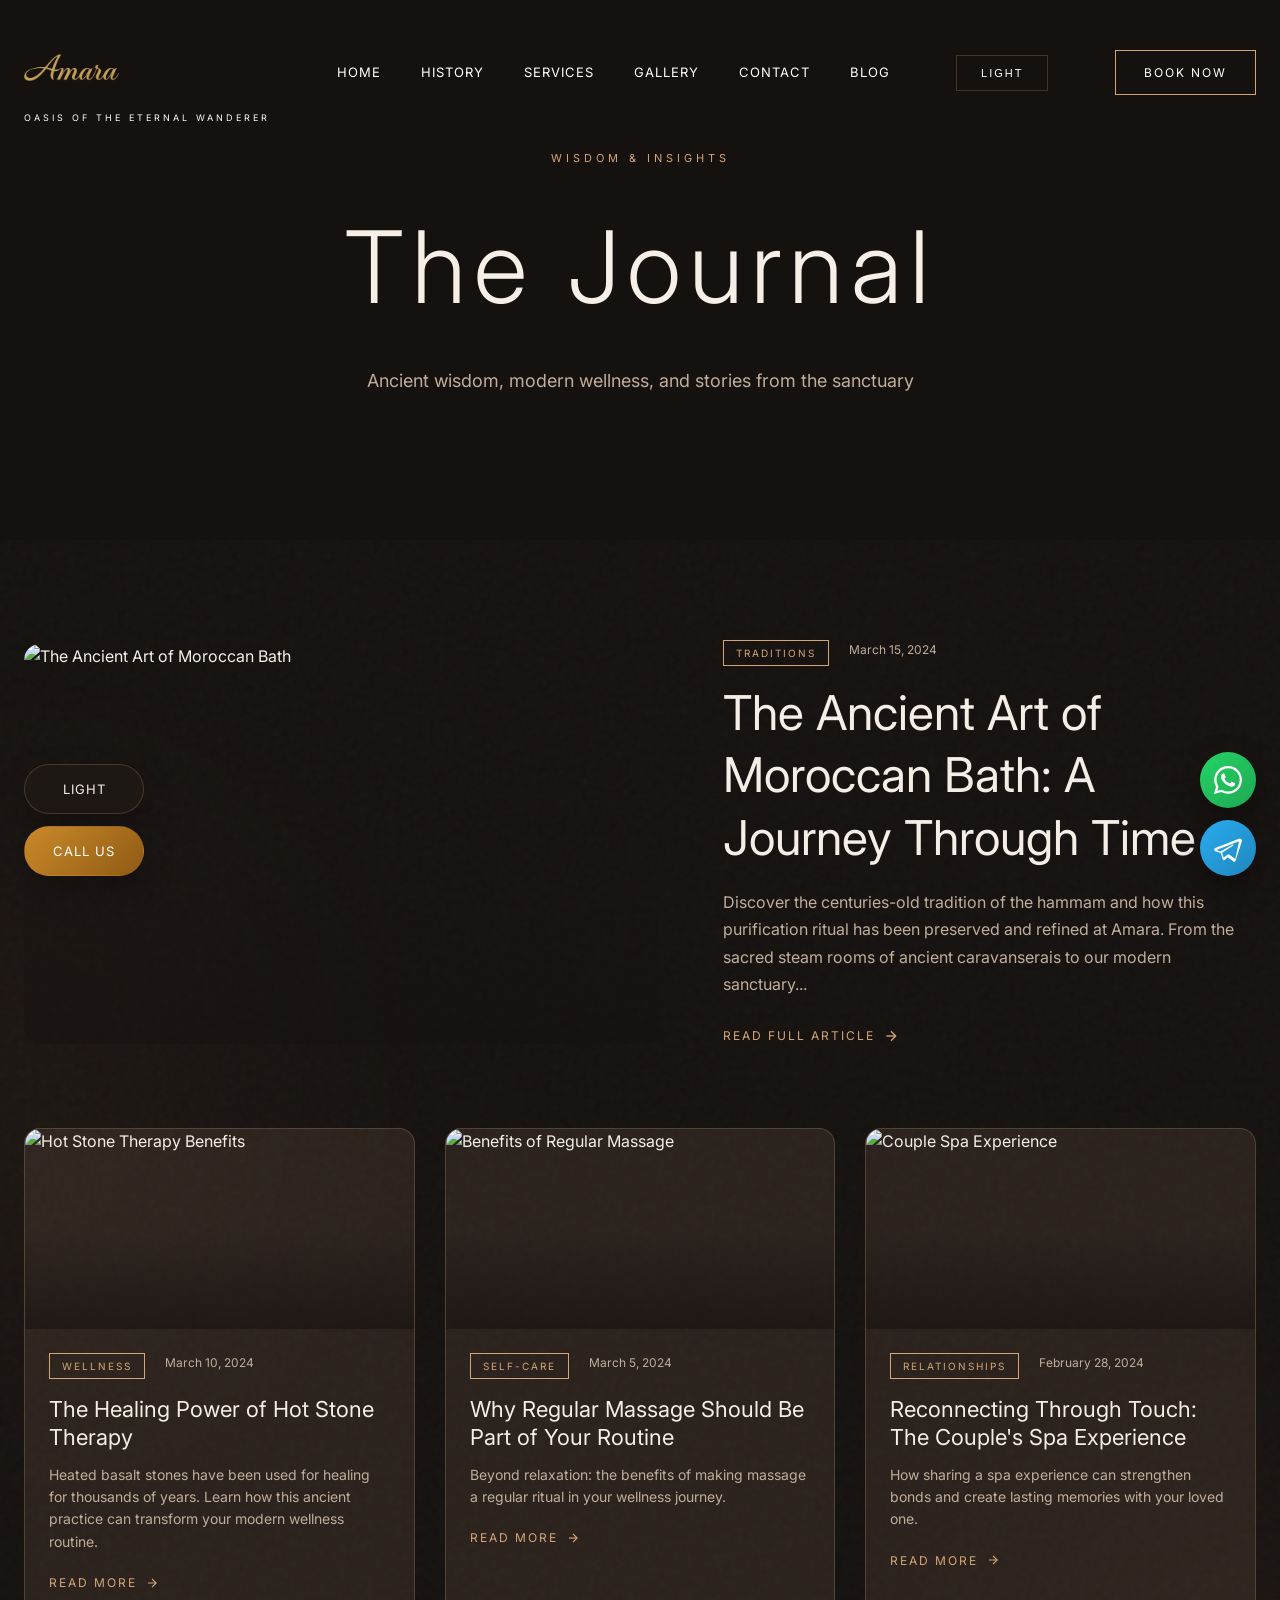
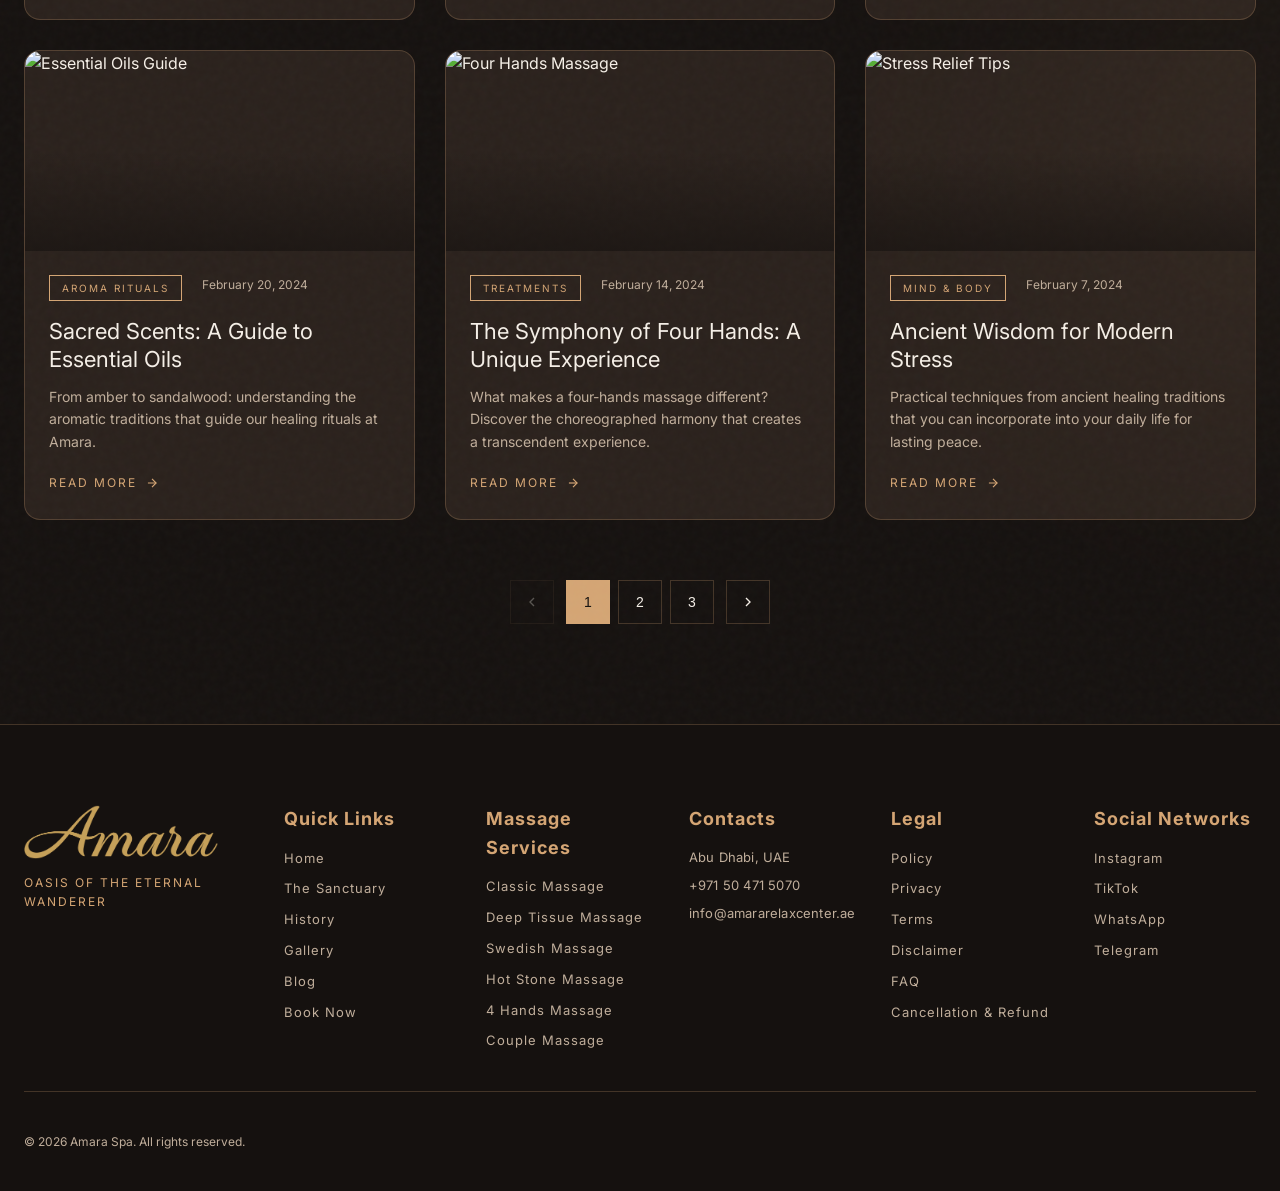
==== commit 22c8f289: "Remove therapists page and navigation links" ====
--- a/blog.html
+++ b/blog.html
@@ -31,7 +31,6 @@
         <a href="/" class="nav-link">Home</a>
         <a href="/#rituals" class="nav-link">History</a>
         <a href="/services" class="nav-link">Services</a>
-        <a href="/therapists" class="nav-link">Therapists</a>
         <a href="/gallery" class="nav-link">Gallery</a>
         <a href="/contact" class="nav-link">Contact</a>
         <a href="/blog" class="nav-link active">Blog</a>
@@ -63,7 +62,6 @@
       </div>
       <a href="/" class="mobile-nav-link">Home</a>
       <a href="/services" class="mobile-nav-link">Services</a>
-      <a href="/therapists" class="mobile-nav-link">Therapists</a>
       <a href="/gallery" class="mobile-nav-link">Gallery</a>
       <a href="/contact" class="mobile-nav-link">Contact</a>
       <a href="/blog" class="mobile-nav-link">Blog</a>
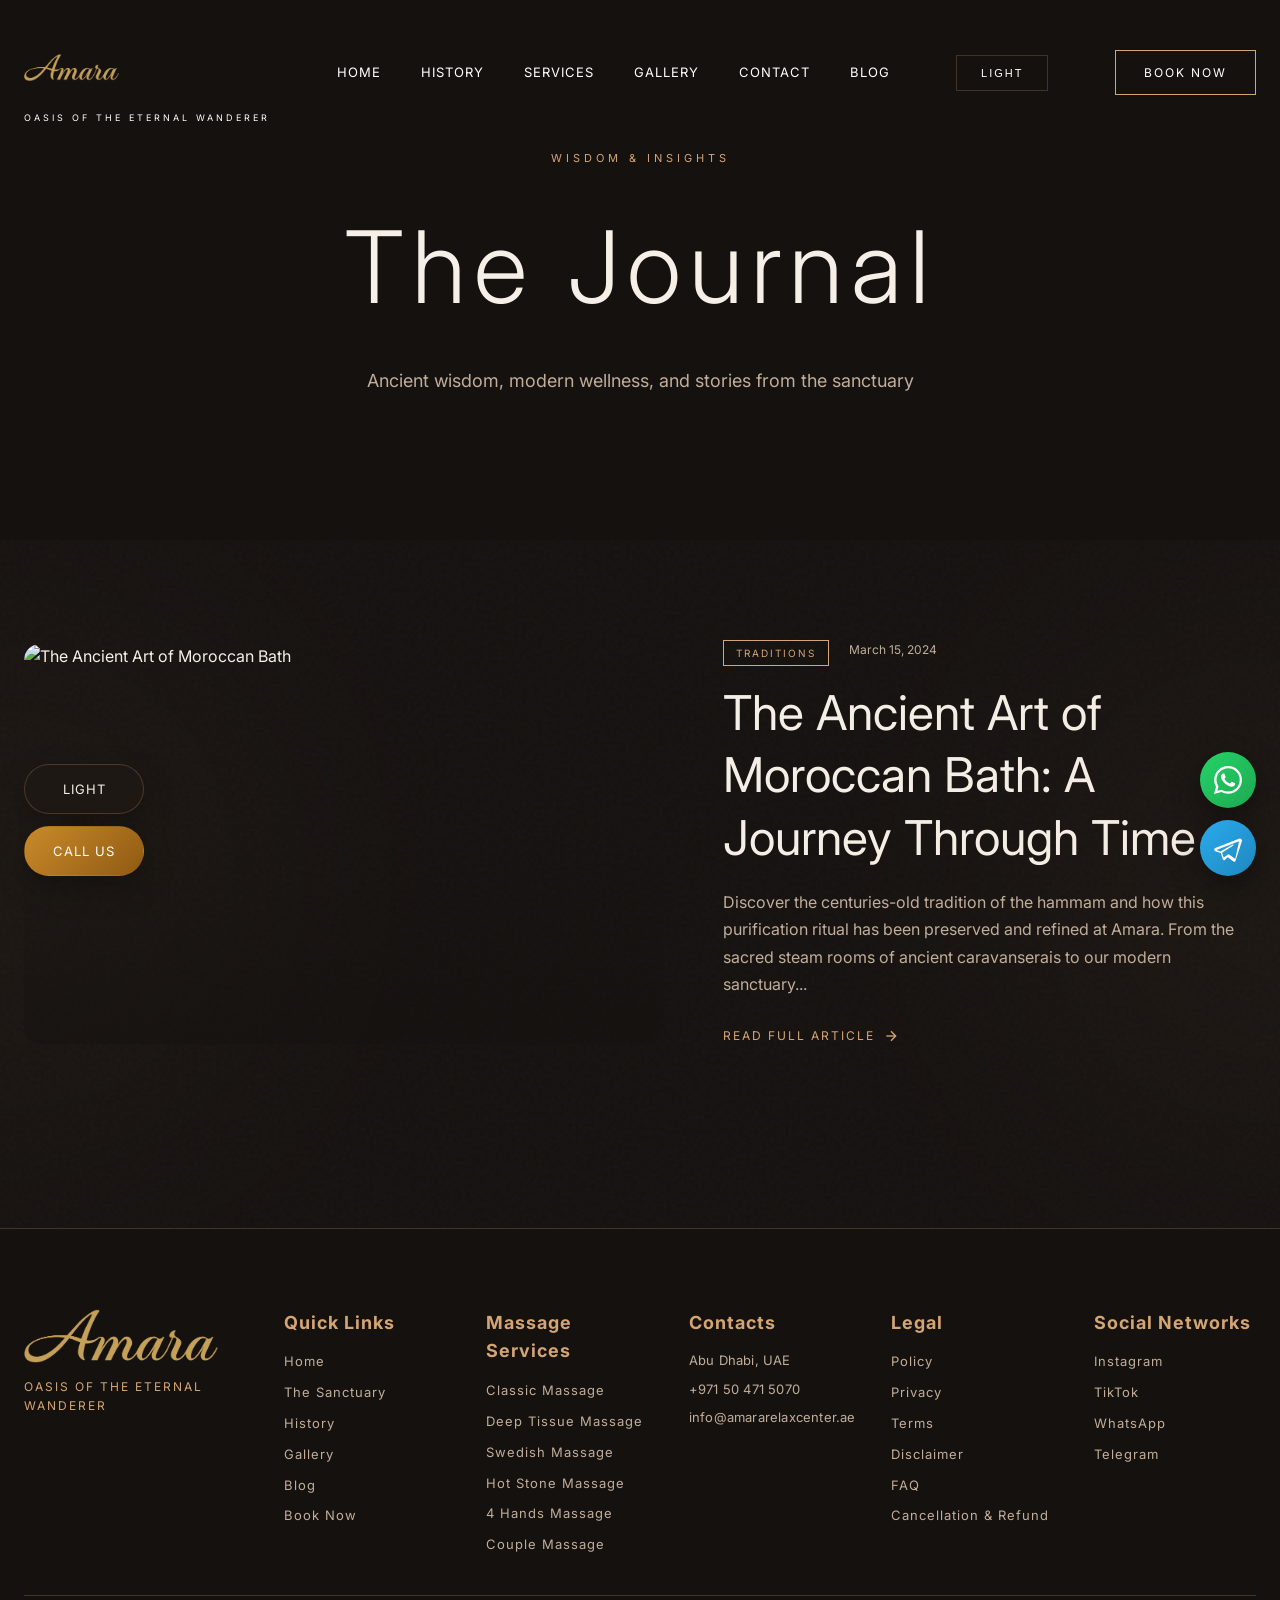
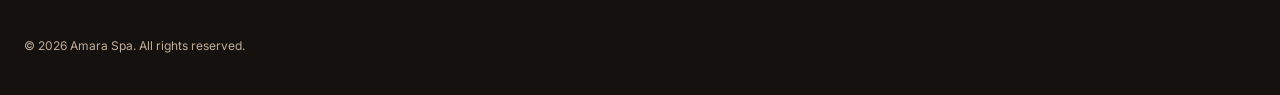
==== commit a7987c9e: "Simplify blog page to a single featured image" ====
--- a/blog.html
+++ b/blog.html
@@ -74,7 +74,7 @@
   <main>
     <!-- Page Hero -->
     <section class="page-hero page-hero-compact">
-      <div class="page-hero-bg" style="background-image: url('https://hebbkx1anhila5yf.public.blob.vercel-storage.com/deep-tissue-D1EGarHWurusc7dncBgiNhIpKjE5Lf.jpg')"></div>
+      <div class="page-hero-bg"></div>
       <div class="page-hero-overlay"></div>
       <div class="page-hero-particles">
         <div class="particle"></div>
@@ -118,160 +118,6 @@
             </a>
           </div>
         </article>
-
-        <!-- Blog Grid -->
-        <div class="blog-grid">
-          <!-- Post 1 -->
-          <article class="blog-card">
-            <div class="blog-card-image">
-              <img src="https://hebbkx1anhila5yf.public.blob.vercel-storage.com/hot-stone-ozcMxcP4p2LRpwfWkz6xlxcogUApC0.jpg" alt="Hot Stone Therapy Benefits" loading="lazy">
-              <div class="blog-card-overlay"></div>
-            </div>
-            <div class="blog-card-content">
-              <div class="blog-meta">
-                <span class="blog-category">Wellness</span>
-                <span class="blog-date">March 10, 2024</span>
-              </div>
-              <h3 class="blog-card-title">The Healing Power of Hot Stone Therapy</h3>
-              <p class="blog-card-excerpt">Heated basalt stones have been used for healing for thousands of years. Learn how this ancient practice can transform your modern wellness routine.</p>
-              <a href="#" class="blog-read-more">
-                <span>Read More</span>
-                <svg width="14" height="14" viewBox="0 0 24 24" fill="none" stroke="currentColor" stroke-width="2">
-                  <path d="M5 12h14"/><path d="m12 5 7 7-7 7"/>
-                </svg>
-              </a>
-            </div>
-          </article>
-
-          <!-- Post 2 -->
-          <article class="blog-card">
-            <div class="blog-card-image">
-              <img src="https://hebbkx1anhila5yf.public.blob.vercel-storage.com/deep-tissue-D1EGarHWurusc7dncBgiNhIpKjE5Lf.jpg" alt="Benefits of Regular Massage" loading="lazy">
-              <div class="blog-card-overlay"></div>
-            </div>
-            <div class="blog-card-content">
-              <div class="blog-meta">
-                <span class="blog-category">Self-Care</span>
-                <span class="blog-date">March 5, 2024</span>
-              </div>
-              <h3 class="blog-card-title">Why Regular Massage Should Be Part of Your Routine</h3>
-              <p class="blog-card-excerpt">Beyond relaxation: the benefits of making massage a regular ritual in your wellness journey.</p>
-              <a href="#" class="blog-read-more">
-                <span>Read More</span>
-                <svg width="14" height="14" viewBox="0 0 24 24" fill="none" stroke="currentColor" stroke-width="2">
-                  <path d="M5 12h14"/><path d="m12 5 7 7-7 7"/>
-                </svg>
-              </a>
-            </div>
-          </article>
-
-          <!-- Post 3 -->
-          <article class="blog-card">
-            <div class="blog-card-image">
-              <img src="https://hebbkx1anhila5yf.public.blob.vercel-storage.com/couple-massage-eQCI4LJu1wMQY76rCsfQ5gD9EAH6ag.jpg" alt="Couple Spa Experience" loading="lazy">
-              <div class="blog-card-overlay"></div>
-            </div>
-            <div class="blog-card-content">
-              <div class="blog-meta">
-                <span class="blog-category">Relationships</span>
-                <span class="blog-date">February 28, 2024</span>
-              </div>
-              <h3 class="blog-card-title">Reconnecting Through Touch: The Couple's Spa Experience</h3>
-              <p class="blog-card-excerpt">How sharing a spa experience can strengthen bonds and create lasting memories with your loved one.</p>
-              <a href="#" class="blog-read-more">
-                <span>Read More</span>
-                <svg width="14" height="14" viewBox="0 0 24 24" fill="none" stroke="currentColor" stroke-width="2">
-                  <path d="M5 12h14"/><path d="m12 5 7 7-7 7"/>
-                </svg>
-              </a>
-            </div>
-          </article>
-
-          <!-- Post 4 -->
-          <article class="blog-card">
-            <div class="blog-card-image">
-              <img src="https://hebbkx1anhila5yf.public.blob.vercel-storage.com/swedish-massage-C2bJ9ZEZfTErQx0yC2a469A6nhSZVx.jpg" alt="Essential Oils Guide" loading="lazy">
-              <div class="blog-card-overlay"></div>
-            </div>
-            <div class="blog-card-content">
-              <div class="blog-meta">
-                <span class="blog-category">Aroma Rituals</span>
-                <span class="blog-date">February 20, 2024</span>
-              </div>
-              <h3 class="blog-card-title">Sacred Scents: A Guide to Essential Oils</h3>
-              <p class="blog-card-excerpt">From amber to sandalwood: understanding the aromatic traditions that guide our healing rituals at Amara.</p>
-              <a href="#" class="blog-read-more">
-                <span>Read More</span>
-                <svg width="14" height="14" viewBox="0 0 24 24" fill="none" stroke="currentColor" stroke-width="2">
-                  <path d="M5 12h14"/><path d="m12 5 7 7-7 7"/>
-                </svg>
-              </a>
-            </div>
-          </article>
-
-          <!-- Post 5 -->
-          <article class="blog-card">
-            <div class="blog-card-image">
-              <img src="https://hebbkx1anhila5yf.public.blob.vercel-storage.com/four-hands-Puk08W7r8o1fBXEjfwXtiHEmC1mv6J.jpg" alt="Four Hands Massage" loading="lazy">
-              <div class="blog-card-overlay"></div>
-            </div>
-            <div class="blog-card-content">
-              <div class="blog-meta">
-                <span class="blog-category">Treatments</span>
-                <span class="blog-date">February 14, 2024</span>
-              </div>
-              <h3 class="blog-card-title">The Symphony of Four Hands: A Unique Experience</h3>
-              <p class="blog-card-excerpt">What makes a four-hands massage different? Discover the choreographed harmony that creates a transcendent experience.</p>
-              <a href="#" class="blog-read-more">
-                <span>Read More</span>
-                <svg width="14" height="14" viewBox="0 0 24 24" fill="none" stroke="currentColor" stroke-width="2">
-                  <path d="M5 12h14"/><path d="m12 5 7 7-7 7"/>
-                </svg>
-              </a>
-            </div>
-          </article>
-
-          <!-- Post 6 -->
-          <article class="blog-card">
-            <div class="blog-card-image">
-              <img src="https://hebbkx1anhila5yf.public.blob.vercel-storage.com/hot-stone-ozcMxcP4p2LRpwfWkz6xlxcogUApC0.jpg" alt="Stress Relief Tips" loading="lazy">
-              <div class="blog-card-overlay"></div>
-            </div>
-            <div class="blog-card-content">
-              <div class="blog-meta">
-                <span class="blog-category">Mind & Body</span>
-                <span class="blog-date">February 7, 2024</span>
-              </div>
-              <h3 class="blog-card-title">Ancient Wisdom for Modern Stress</h3>
-              <p class="blog-card-excerpt">Practical techniques from ancient healing traditions that you can incorporate into your daily life for lasting peace.</p>
-              <a href="#" class="blog-read-more">
-                <span>Read More</span>
-                <svg width="14" height="14" viewBox="0 0 24 24" fill="none" stroke="currentColor" stroke-width="2">
-                  <path d="M5 12h14"/><path d="m12 5 7 7-7 7"/>
-                </svg>
-              </a>
-            </div>
-          </article>
-        </div>
-
-        <!-- Pagination -->
-        <div class="blog-pagination">
-          <button class="pagination-btn pagination-prev" disabled aria-label="Previous page">
-            <svg width="16" height="16" viewBox="0 0 24 24" fill="none" stroke="currentColor" stroke-width="2">
-              <path d="M15 18l-6-6 6-6"/>
-            </svg>
-          </button>
-          <div class="pagination-numbers">
-            <button class="pagination-num active">1</button>
-            <button class="pagination-num">2</button>
-            <button class="pagination-num">3</button>
-          </div>
-          <button class="pagination-btn pagination-next" aria-label="Next page">
-            <svg width="16" height="16" viewBox="0 0 24 24" fill="none" stroke="currentColor" stroke-width="2">
-              <path d="M9 18l6-6-6-6"/>
-            </svg>
-          </button>
-        </div>
       </div>
     </section>
 
--- a/styles.css
+++ b/styles.css
@@ -551,6 +551,213 @@
 }
 
 /* ========================================
+   GRAND OPENING OFFERS
+   ======================================== */
+
+.grand-opening-offers {
+  position: relative;
+  padding: 78px 0 84px;
+  background:
+    radial-gradient(circle at 50% 0%, rgba(212, 165, 116, 0.26), transparent 48%),
+    radial-gradient(circle at 15% 22%, rgba(212, 165, 116, 0.2), transparent 46%),
+    radial-gradient(circle at 80% 20%, rgba(232, 201, 168, 0.17), transparent 42%),
+    linear-gradient(180deg, #19130f 0%, #120d0b 100%);
+  overflow: hidden;
+  border-top: 1px solid rgba(212, 165, 116, 0.2);
+  border-bottom: 1px solid rgba(212, 165, 116, 0.2);
+}
+
+.grand-opening-glow {
+  position: absolute;
+  width: 480px;
+  height: 480px;
+  border-radius: 50%;
+  filter: blur(80px);
+  pointer-events: none;
+}
+
+.grand-opening-glow-left {
+  top: -220px;
+  left: -160px;
+  background: rgba(212, 165, 116, 0.2);
+}
+
+.grand-opening-glow-right {
+  right: -170px;
+  bottom: -260px;
+  background: rgba(184, 145, 94, 0.15);
+}
+
+.grand-opening-card {
+  position: relative;
+  z-index: 1;
+  max-width: 980px;
+  margin: 0 auto;
+  padding: clamp(30px, 5vw, 52px);
+  border: 1px solid rgba(212, 165, 116, 0.48);
+  background: linear-gradient(135deg, rgba(26, 20, 16, 0.92), rgba(15, 12, 10, 0.92));
+  box-shadow: 0 28px 80px rgba(0, 0, 0, 0.5), inset 0 0 70px rgba(212, 165, 116, 0.1);
+}
+
+.grand-opening-card::before {
+  content: '';
+  position: absolute;
+  inset: 14px;
+  border: 1px solid rgba(212, 165, 116, 0.2);
+  pointer-events: none;
+}
+
+.grand-opening-kicker {
+  font-size: 11px;
+  letter-spacing: 0.32em;
+  text-transform: uppercase;
+  color: var(--color-primary-light);
+  text-align: center;
+  margin-bottom: 14px;
+}
+
+.grand-opening-title {
+  font-family: 'Cormorant Garamond', serif;
+  font-size: clamp(36px, 6vw, 62px);
+  text-align: center;
+  text-transform: uppercase;
+  letter-spacing: 0.08em;
+  color: #fffaf4;
+  margin-bottom: 10px;
+}
+
+.grand-opening-subtitle {
+  text-align: center;
+  color: var(--color-text-muted);
+  letter-spacing: 0.08em;
+  text-transform: uppercase;
+  font-size: clamp(10px, 1.5vw, 13px);
+  margin-bottom: clamp(20px, 4vw, 36px);
+}
+
+.grand-opening-spotlight {
+  display: inline-flex;
+  align-items: center;
+  justify-content: center;
+  gap: 10px;
+  margin: 0 auto clamp(24px, 4vw, 32px);
+  padding: 10px 20px;
+  border-radius: 999px;
+  border: 1px solid rgba(232, 201, 168, 0.58);
+  background: rgba(212, 165, 116, 0.1);
+  color: #fff3e3;
+}
+
+.spotlight-ping {
+  width: 10px;
+  height: 10px;
+  border-radius: 50%;
+  background: #ffdfb4;
+  box-shadow: 0 0 0 0 rgba(255, 223, 180, 0.5);
+  animation: grandOpeningPulse 1.9s ease-out infinite;
+}
+
+.spotlight-label {
+  text-transform: uppercase;
+  letter-spacing: 0.14em;
+  font-size: 11px;
+}
+
+.grand-offers-grid {
+  display: grid;
+  grid-template-columns: repeat(3, minmax(0, 1fr));
+  gap: 18px;
+}
+
+.grand-offer-item {
+  position: relative;
+  text-align: center;
+  padding: 30px 16px 24px;
+  border: 1px solid rgba(212, 165, 116, 0.28);
+  background: linear-gradient(160deg, rgba(255, 255, 255, 0.04), rgba(212, 165, 116, 0.03));
+  transition: transform 0.35s ease, border-color 0.35s ease, box-shadow 0.35s ease, background 0.35s ease;
+}
+
+.grand-offer-badge {
+  position: absolute;
+  top: -12px;
+  left: 50%;
+  transform: translateX(-50%);
+  background: linear-gradient(90deg, #f6d7ac, #d3a469);
+  color: #2b1a10;
+  border-radius: 999px;
+  padding: 5px 12px;
+  font-size: 10px;
+  letter-spacing: 0.12em;
+  text-transform: uppercase;
+  font-weight: 600;
+}
+
+.grand-offer-featured {
+  border-color: rgba(232, 201, 168, 0.75);
+  background:
+    radial-gradient(circle at 50% 10%, rgba(232, 201, 168, 0.18), transparent 56%),
+    linear-gradient(160deg, rgba(255, 255, 255, 0.08), rgba(212, 165, 116, 0.06));
+  box-shadow: 0 18px 40px rgba(212, 165, 116, 0.2);
+}
+
+.grand-offer-item:hover {
+  transform: translateY(-7px) scale(1.02);
+  border-color: rgba(232, 201, 168, 0.75);
+  box-shadow: 0 18px 40px rgba(212, 165, 116, 0.24);
+  background: linear-gradient(160deg, rgba(255, 255, 255, 0.1), rgba(212, 165, 116, 0.09));
+}
+
+.grand-offer-name {
+  color: #ffffff;
+  font-size: clamp(16px, 2vw, 21px);
+  font-weight: 400;
+  line-height: 1.35;
+  margin-bottom: 12px;
+}
+
+.grand-offer-price {
+  font-size: clamp(24px, 3.6vw, 36px);
+  font-weight: 500;
+  color: var(--color-primary-light);
+  letter-spacing: 0.05em;
+}
+
+body[data-theme='light'] .grand-opening-offers {
+  background:
+    radial-gradient(circle at 14% 18%, rgba(177, 132, 88, 0.18), transparent 44%),
+    radial-gradient(circle at 88% 35%, rgba(200, 159, 119, 0.14), transparent 42%),
+    linear-gradient(180deg, #fcf7f1 0%, #fffdf9 100%);
+}
+
+body[data-theme='light'] .grand-opening-card {
+  background: linear-gradient(135deg, rgba(255, 251, 246, 0.94), rgba(255, 255, 255, 0.95));
+  border-color: rgba(122, 90, 64, 0.36);
+  box-shadow: 0 24px 55px rgba(69, 48, 32, 0.15);
+}
+
+body[data-theme='light'] .grand-opening-title,
+body[data-theme='light'] .grand-offer-name {
+  color: #2f2620;
+}
+
+body[data-theme='light'] .grand-offer-item {
+  background: linear-gradient(160deg, rgba(177, 132, 88, 0.08), rgba(255, 255, 255, 0.8));
+  border-color: rgba(122, 90, 64, 0.28);
+}
+
+body[data-theme='light'] .grand-opening-spotlight {
+  color: #4a3728;
+  background: rgba(177, 132, 88, 0.14);
+  border-color: rgba(122, 90, 64, 0.38);
+}
+
+body[data-theme='light'] .grand-offer-badge {
+  color: #fffaf2;
+  background: linear-gradient(90deg, #7f5938, #b37d4c);
+}
+
+/* ========================================
    HERO SECTION - DIOR INSPIRED
    ======================================== */
 
@@ -762,6 +969,29 @@
   opacity: 0;
   animation: fadeInUp 1s ease 0.35s forwards;
   filter: drop-shadow(0 0 25px rgba(212, 165, 116, 0.35));
+}
+
+@media (max-width: 980px) {
+  .grand-offers-grid {
+    grid-template-columns: 1fr;
+  }
+
+  .grand-opening-offers {
+    padding-top: 64px;
+    padding-bottom: 60px;
+  }
+}
+
+@keyframes grandOpeningPulse {
+  0% {
+    box-shadow: 0 0 0 0 rgba(255, 223, 180, 0.5);
+  }
+  70% {
+    box-shadow: 0 0 0 12px rgba(255, 223, 180, 0);
+  }
+  100% {
+    box-shadow: 0 0 0 0 rgba(255, 223, 180, 0);
+  }
 }
 
 .hero-title-dior .title-subtitle {
--- a/pages.css
+++ b/pages.css
@@ -211,11 +211,11 @@
 }
 
 .gallery-item-tall {
-  grid-row: span 2;
+  grid-row: span 1;
 }
 
 .gallery-item-wide {
-  grid-column: span 2;
+  grid-column: span 1;
 }
 
 .gallery-item-inner {
@@ -226,7 +226,7 @@
 }
 
 .gallery-item-tall .gallery-item-inner {
-  min-height: 584px;
+  min-height: 280px;
 }
 
 .gallery-item img {
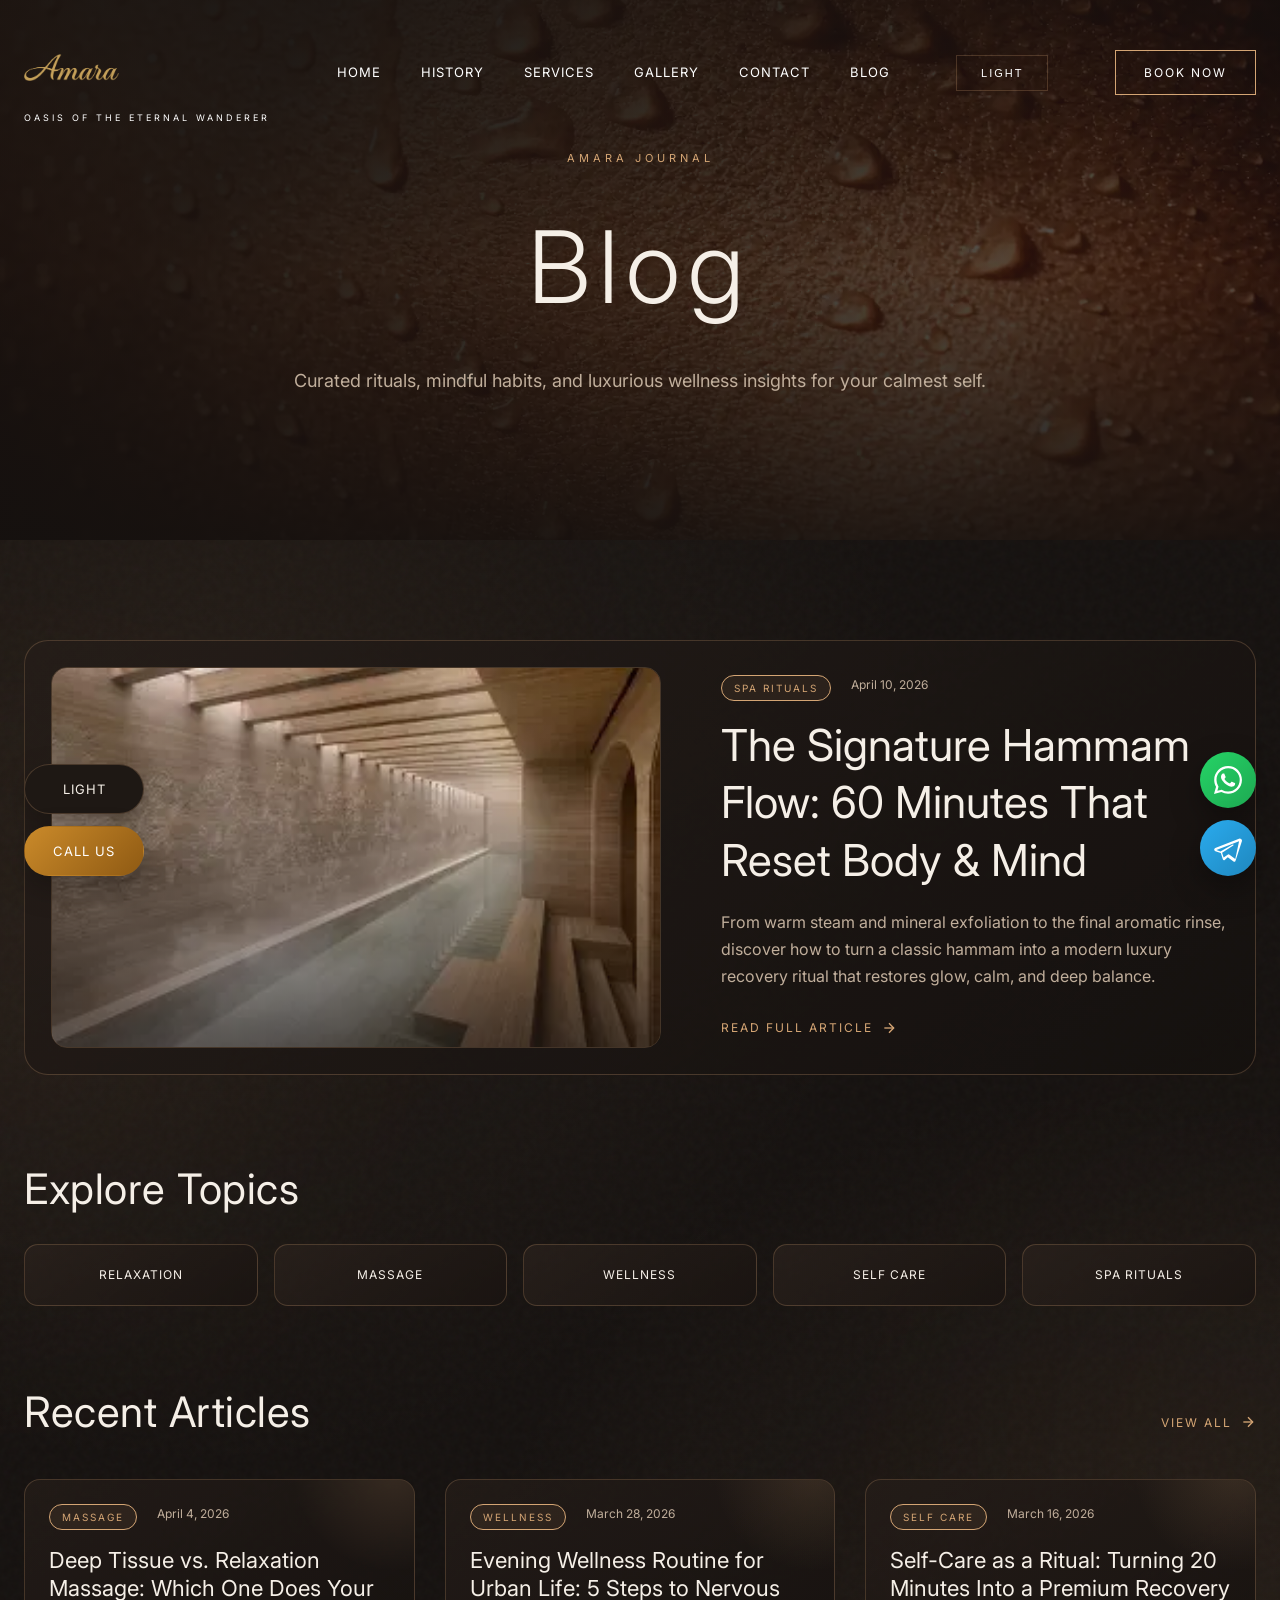
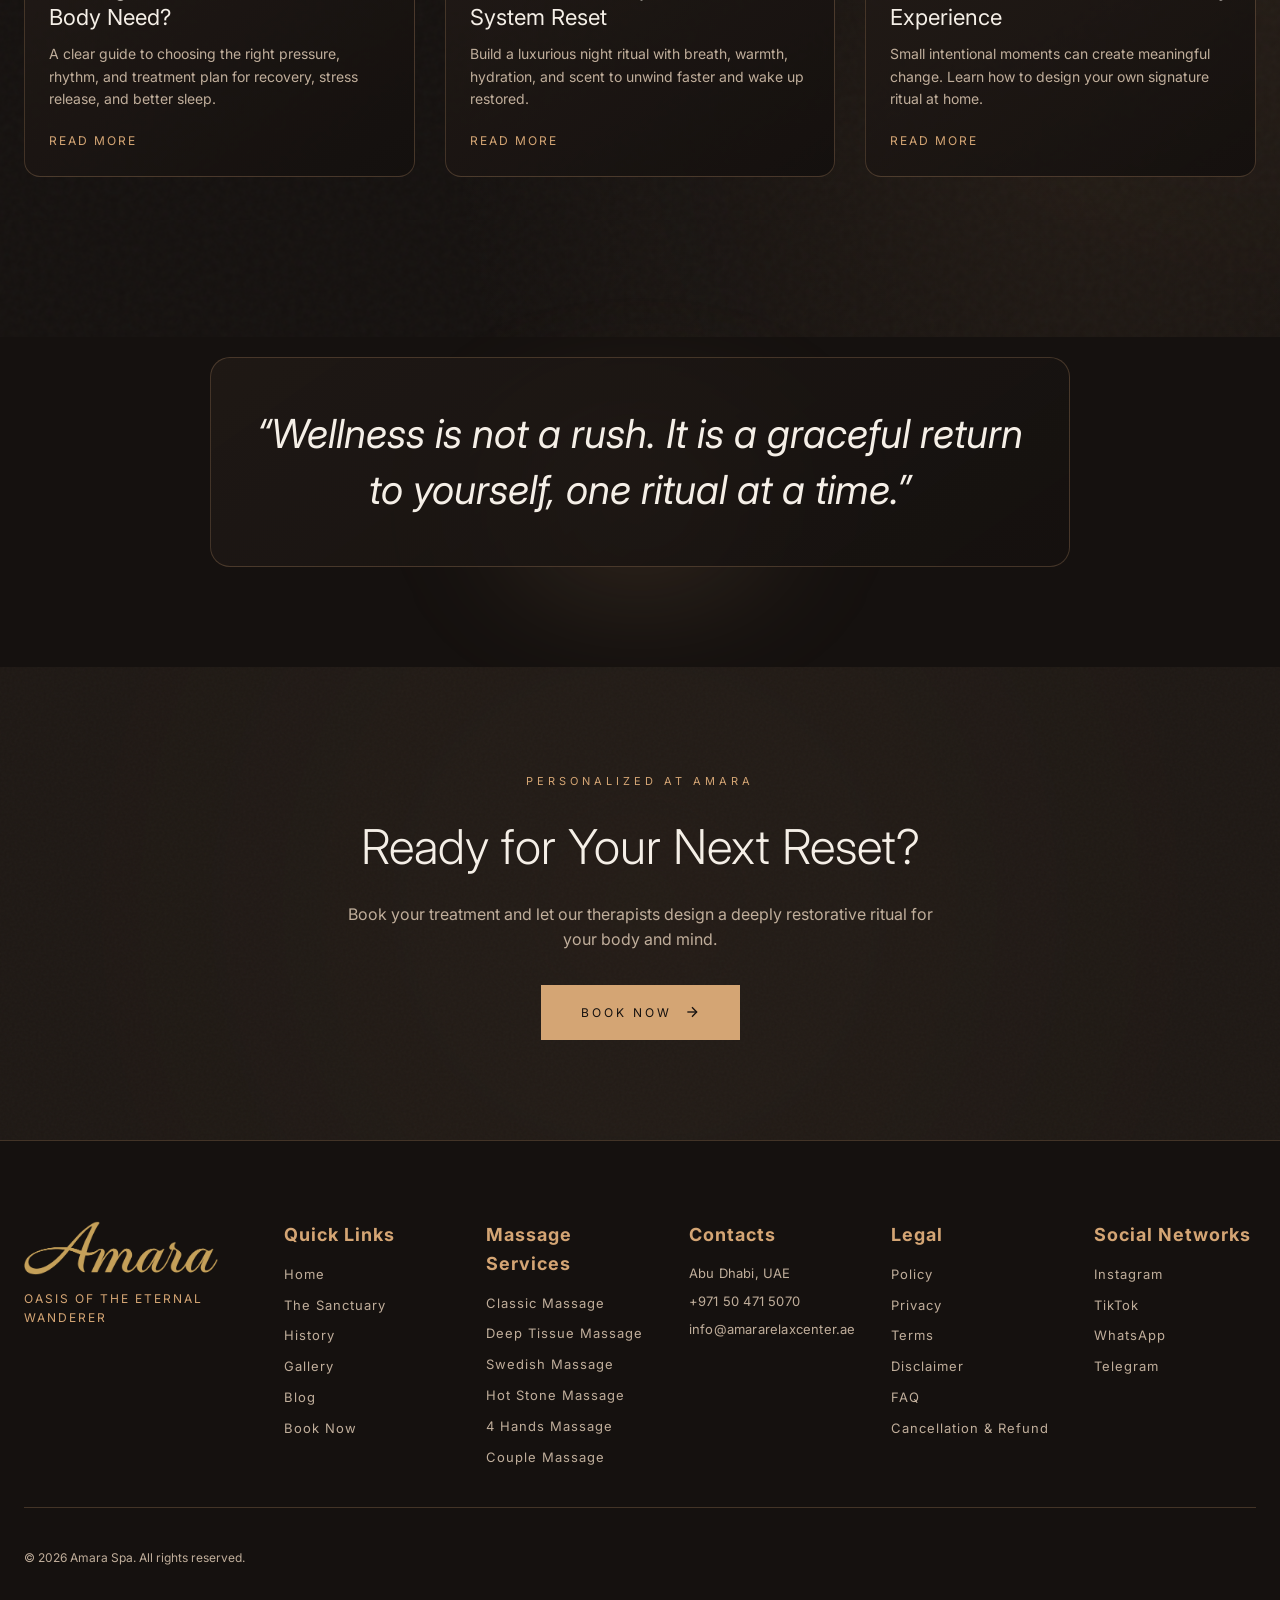
==== commit b4a622e0: "Redesign blog page with premium luxury sections and animations" ====
--- a/blog.html
+++ b/blog.html
@@ -73,8 +73,8 @@
 
   <main>
     <!-- Page Hero -->
-    <section class="page-hero page-hero-compact">
-      <div class="page-hero-bg"></div>
+    <section class="page-hero page-hero-compact blog-hero">
+      <div class="page-hero-bg blog-hero-bg"></div>
       <div class="page-hero-overlay"></div>
       <div class="page-hero-particles">
         <div class="particle"></div>
@@ -84,9 +84,9 @@
         <div class="particle"></div>
       </div>
       <div class="page-hero-content">
-        <span class="page-hero-tag">Wisdom & Insights</span>
-        <h1 class="page-hero-title">The Journal</h1>
-        <p class="page-hero-subtitle">Ancient wisdom, modern wellness, and stories from the sanctuary</p>
+        <span class="page-hero-tag">Amara Journal</span>
+        <h1 class="page-hero-title">Blog</h1>
+        <p class="page-hero-subtitle">Curated rituals, mindful habits, and luxurious wellness insights for your calmest self.</p>
       </div>
     </section>
 
@@ -98,18 +98,18 @@
 
       <div class="container">
         <!-- Featured Post -->
-        <article class="blog-featured">
+        <article class="blog-featured" data-animate>
           <div class="blog-featured-image">
-            <img src="https://hebbkx1anhila5yf.public.blob.vercel-storage.com/moroccan-bath-XeSTABgX7qKMFfD8tpaA28jun8mEiK.jpg" alt="The Ancient Art of Moroccan Bath" loading="lazy">
+            <img src="img/about.webp" alt="Serene spa ritual at Amara Relax Center" loading="lazy">
             <div class="blog-featured-overlay"></div>
           </div>
           <div class="blog-featured-content">
             <div class="blog-meta">
-              <span class="blog-category">Traditions</span>
-              <span class="blog-date">March 15, 2024</span>
+              <span class="blog-category">Spa Rituals</span>
+              <span class="blog-date">April 10, 2026</span>
             </div>
-            <h2 class="blog-featured-title">The Ancient Art of Moroccan Bath: A Journey Through Time</h2>
-            <p class="blog-featured-excerpt">Discover the centuries-old tradition of the hammam and how this purification ritual has been preserved and refined at Amara. From the sacred steam rooms of ancient caravanserais to our modern sanctuary...</p>
+            <h2 class="blog-featured-title">The Signature Hammam Flow: 60 Minutes That Reset Body & Mind</h2>
+            <p class="blog-featured-excerpt">From warm steam and mineral exfoliation to the final aromatic rinse, discover how to turn a classic hammam into a modern luxury recovery ritual that restores glow, calm, and deep balance.</p>
             <a href="#" class="blog-read-more">
               <span>Read Full Article</span>
               <svg width="16" height="16" viewBox="0 0 24 24" fill="none" stroke="currentColor" stroke-width="2">
@@ -118,6 +118,94 @@
             </a>
           </div>
         </article>
+
+        <section class="blog-categories" data-animate>
+          <h2 class="blog-section-title">Explore Topics</h2>
+          <div class="blog-category-grid">
+            <a href="#" class="topic-chip">Relaxation</a>
+            <a href="#" class="topic-chip">Massage</a>
+            <a href="#" class="topic-chip">Wellness</a>
+            <a href="#" class="topic-chip">Self Care</a>
+            <a href="#" class="topic-chip">Spa Rituals</a>
+          </div>
+        </section>
+
+        <section class="blog-recent" data-animate>
+          <div class="blog-recent-head">
+            <h2 class="blog-section-title">Recent Articles</h2>
+            <a href="#" class="blog-read-more">
+              <span>View All</span>
+              <svg width="16" height="16" viewBox="0 0 24 24" fill="none" stroke="currentColor" stroke-width="2">
+                <path d="M5 12h14"/><path d="m12 5 7 7-7 7"/>
+              </svg>
+            </a>
+          </div>
+          <div class="blog-grid">
+            <article class="blog-card">
+              <div class="blog-card-content">
+                <div class="blog-meta">
+                  <span class="blog-category">Massage</span>
+                  <span class="blog-date">April 4, 2026</span>
+                </div>
+                <h3 class="blog-card-title">Deep Tissue vs. Relaxation Massage: Which One Does Your Body Need?</h3>
+                <p class="blog-card-excerpt">A clear guide to choosing the right pressure, rhythm, and treatment plan for recovery, stress release, and better sleep.</p>
+                <a href="#" class="blog-read-more"><span>Read More</span></a>
+              </div>
+            </article>
+
+            <article class="blog-card">
+              <div class="blog-card-content">
+                <div class="blog-meta">
+                  <span class="blog-category">Wellness</span>
+                  <span class="blog-date">March 28, 2026</span>
+                </div>
+                <h3 class="blog-card-title">Evening Wellness Routine for Urban Life: 5 Steps to Nervous System Reset</h3>
+                <p class="blog-card-excerpt">Build a luxurious night ritual with breath, warmth, hydration, and scent to unwind faster and wake up restored.</p>
+                <a href="#" class="blog-read-more"><span>Read More</span></a>
+              </div>
+            </article>
+
+            <article class="blog-card">
+              <div class="blog-card-content">
+                <div class="blog-meta">
+                  <span class="blog-category">Self Care</span>
+                  <span class="blog-date">March 16, 2026</span>
+                </div>
+                <h3 class="blog-card-title">Self-Care as a Ritual: Turning 20 Minutes Into a Premium Recovery Experience</h3>
+                <p class="blog-card-excerpt">Small intentional moments can create meaningful change. Learn how to design your own signature ritual at home.</p>
+                <a href="#" class="blog-read-more"><span>Read More</span></a>
+              </div>
+            </article>
+          </div>
+        </section>
+      </div>
+    </section>
+
+    <section class="blog-quote" data-animate>
+      <div class="blog-quote-glow"></div>
+      <div class="container">
+        <blockquote class="blog-quote-text">
+          “Wellness is not a rush. It is a graceful return to yourself, one ritual at a time.”
+        </blockquote>
+      </div>
+    </section>
+
+    <!-- CTA Section -->
+    <section class="page-cta">
+      <div class="stone-texture"></div>
+      <div class="page-cta-glow"></div>
+      <div class="container">
+        <div class="page-cta-content" data-animate>
+          <span class="section-tag">Personalized at Amara</span>
+          <h2 class="page-cta-title">Ready for Your Next Reset?</h2>
+          <p class="page-cta-text">Book your treatment and let our therapists design a deeply restorative ritual for your body and mind.</p>
+          <a href="/contact" class="hero-btn-primary">
+            <span>Book Now</span>
+            <svg width="16" height="16" viewBox="0 0 24 24" fill="none" stroke="currentColor" stroke-width="2">
+              <path d="M5 12h14"/><path d="m12 5 7 7-7 7"/>
+            </svg>
+          </a>
+        </div>
       </div>
     </section>
 
@@ -197,3 +285,5 @@
   <script src="pages.js"></script>
 </body>
 </html>
+
+
--- a/pages.css
+++ b/pages.css
@@ -691,7 +691,10 @@
 .blog-section {
   position: relative;
   padding: 100px 0;
-  background: var(--color-bg);
+  background:
+    radial-gradient(circle at 15% 15%, rgba(212, 165, 116, 0.08), transparent 45%),
+    radial-gradient(circle at 85% 85%, rgba(182, 138, 92, 0.08), transparent 40%),
+    var(--color-bg);
   overflow: hidden;
 }
 
@@ -715,6 +718,17 @@
   gap: 60px;
   margin-bottom: 80px;
   align-items: center;
+  padding: 26px;
+  border: 1px solid var(--color-border);
+  border-radius: 24px;
+  background: linear-gradient(145deg, rgba(37, 29, 25, 0.76), rgba(21, 17, 15, 0.9));
+  transition: transform 0.4s ease, border-color 0.4s ease, box-shadow 0.4s ease;
+}
+
+.blog-featured:hover {
+  transform: translateY(-8px);
+  border-color: rgba(212, 165, 116, 0.5);
+  box-shadow: 0 24px 55px rgba(0, 0, 0, 0.35);
 }
 
 .blog-featured-image {
@@ -722,18 +736,25 @@
   border-radius: 16px;
   overflow: hidden;
   aspect-ratio: 16/10;
+  border: 1px solid rgba(212, 165, 116, 0.22);
 }
 
 .blog-featured-image img {
   width: 100%;
   height: 100%;
   object-fit: cover;
+  transform: scale(1.01);
+  transition: transform 0.8s ease;
+}
+
+.blog-featured:hover .blog-featured-image img {
+  transform: scale(1.06);
 }
 
 .blog-featured-overlay {
   position: absolute;
   inset: 0;
-  background: linear-gradient(to top, rgba(21, 17, 15, 0.5) 0%, transparent 50%);
+  background: linear-gradient(to top, rgba(21, 17, 15, 0.62) 0%, rgba(21, 17, 15, 0.08) 60%);
 }
 
 .blog-meta {
@@ -749,6 +770,8 @@
   color: var(--color-primary);
   padding: 4px 12px;
   border: 1px solid var(--color-primary);
+  border-radius: 999px;
+  background: rgba(212, 165, 116, 0.08);
 }
 
 .blog-date {
@@ -758,7 +781,7 @@
 
 .blog-featured-title {
   font-family: var(--font-serif);
-  font-size: clamp(32px, 4vw, 48px);
+  font-size: clamp(30px, 4vw, 44px);
   font-weight: 400;
   margin-bottom: 20px;
   line-height: 1.3;
@@ -785,6 +808,56 @@
 
 .blog-read-more:hover {
   gap: 12px;
+}
+
+.blog-section-title {
+  font-family: var(--font-serif);
+  font-size: clamp(30px, 4vw, 42px);
+  font-weight: 400;
+  margin-bottom: 22px;
+  letter-spacing: 0.5px;
+}
+
+.blog-categories {
+  margin-bottom: 72px;
+}
+
+.blog-category-grid {
+  display: grid;
+  grid-template-columns: repeat(5, minmax(0, 1fr));
+  gap: 16px;
+}
+
+.topic-chip {
+  text-decoration: none;
+  color: var(--color-text);
+  border: 1px solid var(--color-border);
+  border-radius: 14px;
+  background: linear-gradient(145deg, rgba(44, 35, 30, 0.7), rgba(26, 20, 17, 0.9));
+  padding: 20px 18px;
+  text-align: center;
+  letter-spacing: 1px;
+  font-size: 12px;
+  text-transform: uppercase;
+  transition: transform 0.35s ease, border-color 0.35s ease, color 0.35s ease;
+}
+
+.topic-chip:hover {
+  transform: translateY(-4px);
+  border-color: rgba(212, 165, 116, 0.6);
+  color: var(--color-primary);
+}
+
+.blog-recent {
+  margin-bottom: 24px;
+}
+
+.blog-recent-head {
+  display: flex;
+  justify-content: space-between;
+  align-items: center;
+  gap: 16px;
+  margin-bottom: 12px;
 }
 
 .blog-grid {
@@ -795,43 +868,36 @@
 }
 
 .blog-card {
-  background: var(--color-bg-card);
+  background: linear-gradient(145deg, rgba(37, 29, 25, 0.78), rgba(20, 16, 14, 0.95));
   border: 1px solid var(--color-border);
   border-radius: 16px;
   overflow: hidden;
-  transition: all 0.4s ease;
+  position: relative;
+  transition: transform 0.4s ease, border-color 0.4s ease, box-shadow 0.4s ease;
 }
 
 .blog-card:hover {
-  transform: translateY(-5px);
-  border-color: var(--color-primary);
-}
-
-.blog-card-image {
-  position: relative;
-  height: 200px;
-  overflow: hidden;
-}
-
-.blog-card-image img {
-  width: 100%;
-  height: 100%;
-  object-fit: cover;
-  transition: transform 0.6s ease;
-}
-
-.blog-card:hover .blog-card-image img {
-  transform: scale(1.1);
-}
-
-.blog-card-overlay {
-  position: absolute;
-  inset: 0;
-  background: linear-gradient(to top, rgba(21, 17, 15, 0.6) 0%, transparent 50%);
+  transform: translateY(-8px);
+  border-color: rgba(212, 165, 116, 0.55);
+  box-shadow: 0 20px 48px rgba(0, 0, 0, 0.34);
+}
+
+.blog-card::before {
+  content: '';
+  position: absolute;
+  width: 220px;
+  height: 220px;
+  top: -120px;
+  right: -90px;
+  border-radius: 50%;
+  background: radial-gradient(circle, rgba(212, 165, 116, 0.15), transparent 65%);
+  pointer-events: none;
 }
 
 .blog-card-content {
   padding: 24px;
+  position: relative;
+  z-index: 1;
 }
 
 .blog-card-title {
@@ -847,6 +913,69 @@
   font-size: 14px;
   line-height: 1.6;
   margin-bottom: 16px;
+}
+
+.blog-quote {
+  position: relative;
+  padding: 20px 0 100px;
+}
+
+.blog-quote-glow {
+  position: absolute;
+  left: 50%;
+  top: 50%;
+  width: 560px;
+  height: 240px;
+  border-radius: 50%;
+  transform: translate(-50%, -50%);
+  background: radial-gradient(circle, rgba(212, 165, 116, 0.16), transparent 65%);
+  filter: blur(48px);
+  animation: glowPulse 6s ease-in-out infinite;
+}
+
+.blog-quote-text {
+  position: relative;
+  z-index: 1;
+  max-width: 860px;
+  margin: 0 auto;
+  text-align: center;
+  padding: 48px 28px;
+  border-radius: 20px;
+  border: 1px solid rgba(212, 165, 116, 0.24);
+  background: linear-gradient(145deg, rgba(34, 27, 23, 0.75), rgba(21, 17, 15, 0.9));
+  color: var(--color-text);
+  font-family: var(--font-serif);
+  font-size: clamp(28px, 4vw, 40px);
+  line-height: 1.4;
+  font-style: italic;
+}
+
+.blog-hero-bg {
+  background-image:
+    linear-gradient(120deg, rgba(21, 17, 15, 0.86) 22%, rgba(21, 17, 15, 0.45) 72%),
+    url('img/main1.webp');
+}
+
+[data-animate] {
+  opacity: 0;
+  transform: translateY(28px);
+  transition: opacity 0.8s ease, transform 0.8s ease;
+}
+
+[data-animate].fade-in {
+  opacity: 1;
+  transform: translateY(0);
+}
+
+@keyframes glowPulse {
+  0%, 100% {
+    opacity: 0.45;
+    transform: translate(-50%, -50%) scale(1);
+  }
+  50% {
+    opacity: 0.75;
+    transform: translate(-50%, -50%) scale(1.08);
+  }
 }
 
 .blog-pagination {
@@ -2143,6 +2272,10 @@
     grid-template-columns: 1fr;
     gap: 40px;
   }
+
+  .blog-category-grid {
+    grid-template-columns: repeat(3, minmax(0, 1fr));
+  }
   
   .blog-grid {
     grid-template-columns: repeat(2, 1fr);
@@ -2206,8 +2339,36 @@
     min-height: 250px;
   }
   
+  .blog-section {
+    padding: 76px 0;
+  }
+
+  .blog-featured {
+    padding: 18px;
+    margin-bottom: 60px;
+  }
+
+  .blog-category-grid {
+    grid-template-columns: 1fr 1fr;
+  }
+
+  .blog-recent-head {
+    flex-direction: column;
+    align-items: flex-start;
+    margin-bottom: 18px;
+  }
+
   .blog-grid {
     grid-template-columns: 1fr;
+  }
+
+  .blog-quote {
+    padding: 0 0 76px;
+  }
+
+  .blog-quote-text {
+    padding: 36px 20px;
+    font-size: clamp(24px, 7vw, 32px);
   }
   
   .newsletter-input-wrap {
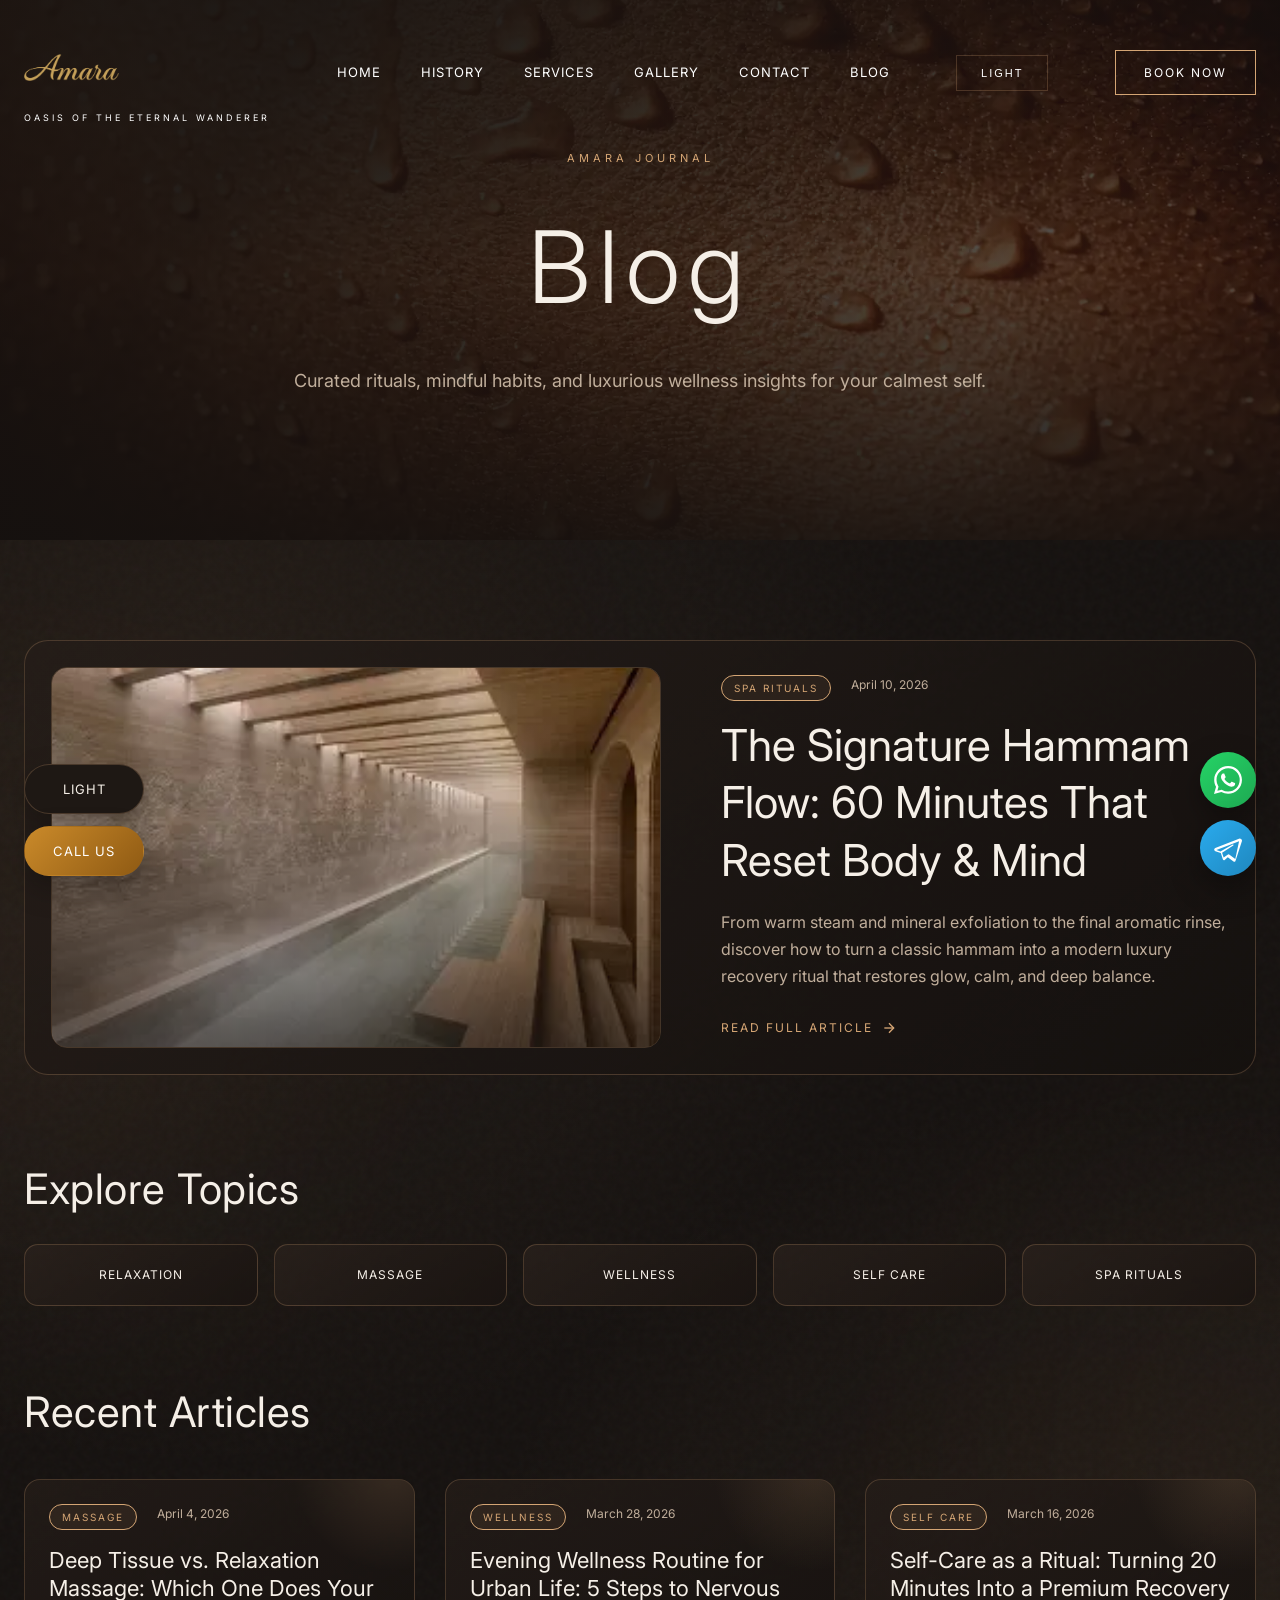
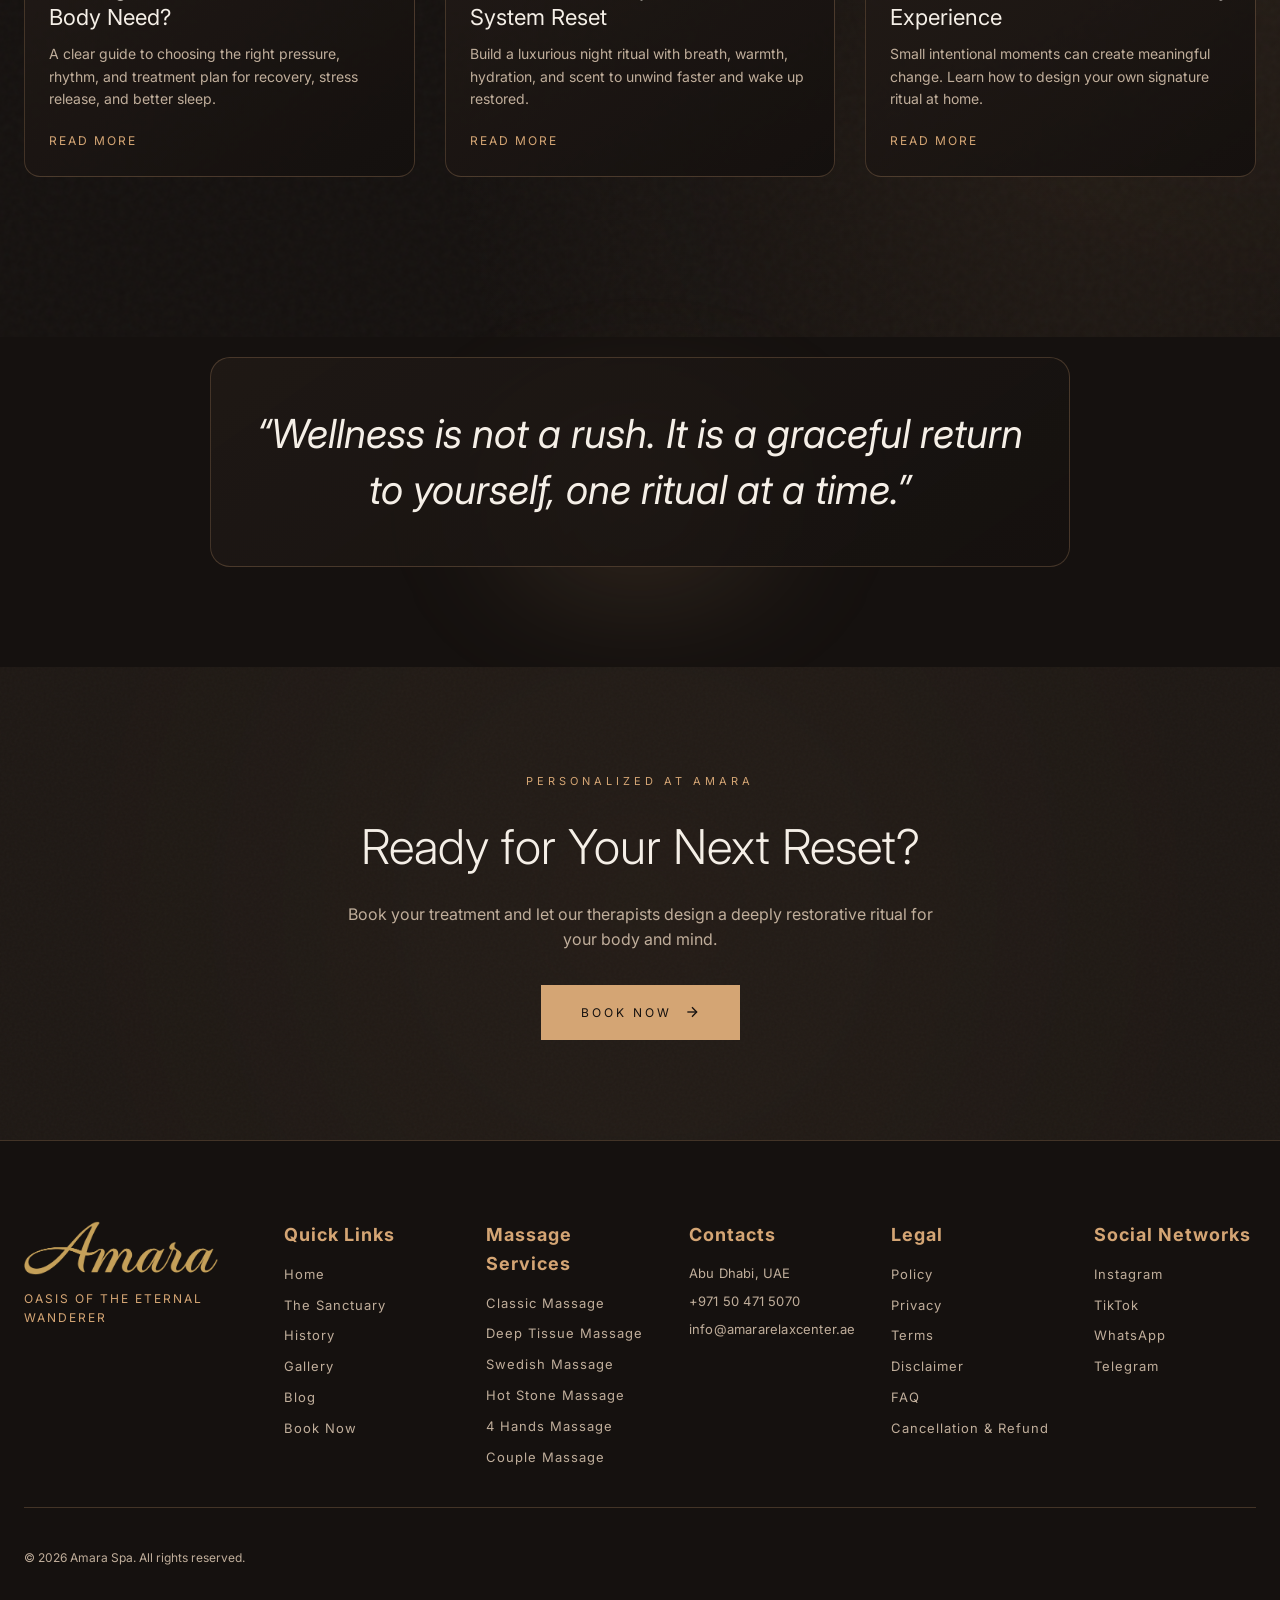
==== commit 086189f5: "Remove View All link from blog recent articles header" ====
--- a/blog.html
+++ b/blog.html
@@ -133,12 +133,6 @@
         <section class="blog-recent" data-animate>
           <div class="blog-recent-head">
             <h2 class="blog-section-title">Recent Articles</h2>
-            <a href="#" class="blog-read-more">
-              <span>View All</span>
-              <svg width="16" height="16" viewBox="0 0 24 24" fill="none" stroke="currentColor" stroke-width="2">
-                <path d="M5 12h14"/><path d="m12 5 7 7-7 7"/>
-              </svg>
-            </a>
           </div>
           <div class="blog-grid">
             <article class="blog-card">
@@ -286,4 +280,3 @@
 </body>
 </html>
 
-
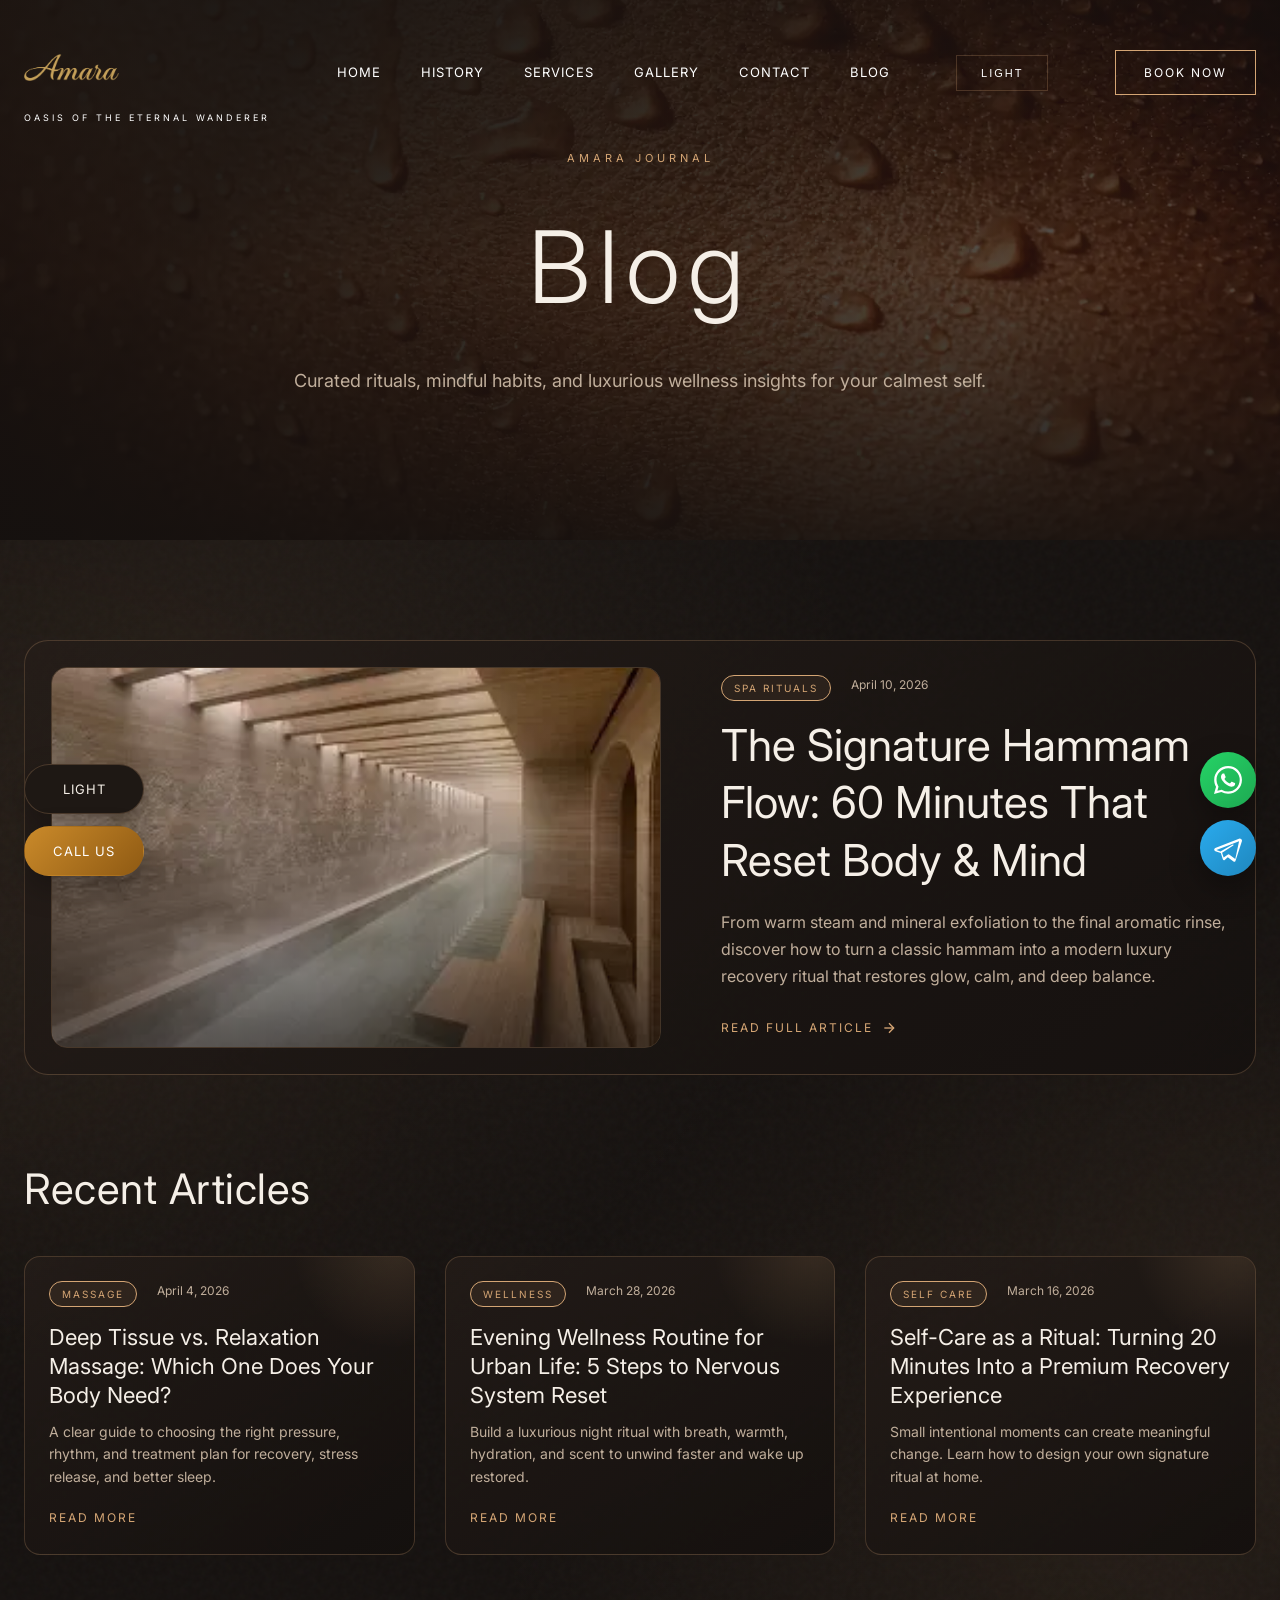
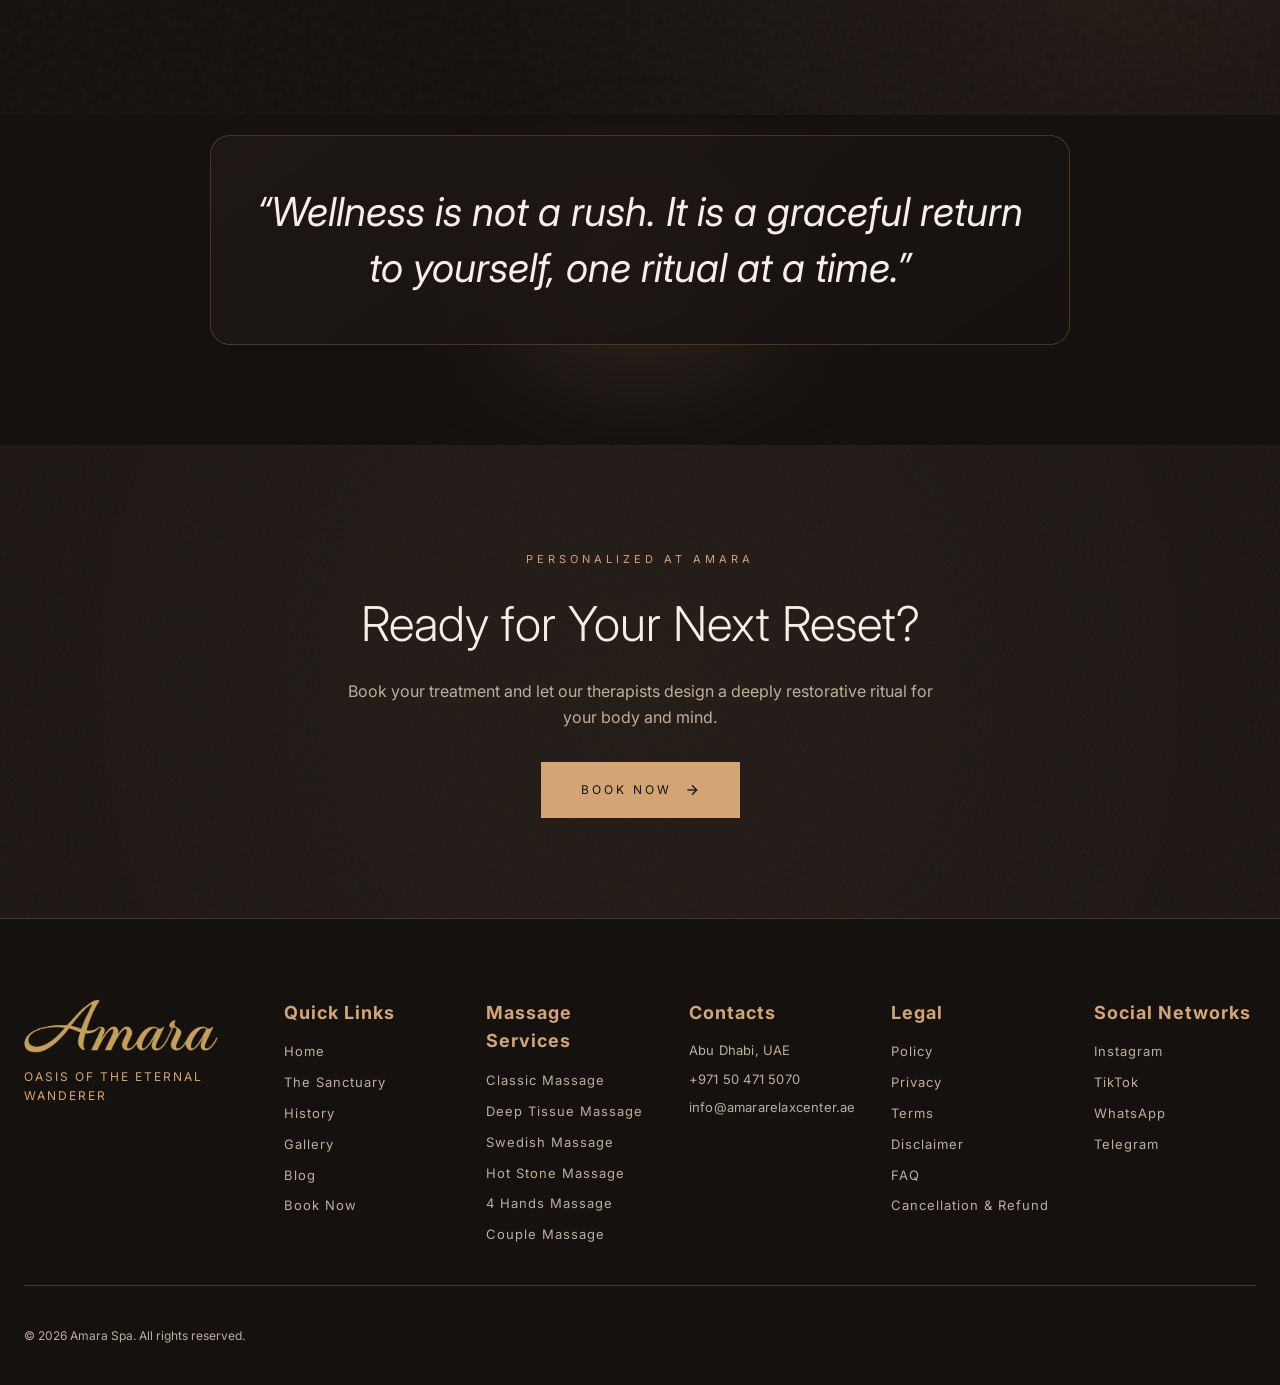
==== commit 0433df6e: "Remove Explore Topics section from blog page" ====
--- a/blog.html
+++ b/blog.html
@@ -119,17 +119,6 @@
           </div>
         </article>
 
-        <section class="blog-categories" data-animate>
-          <h2 class="blog-section-title">Explore Topics</h2>
-          <div class="blog-category-grid">
-            <a href="#" class="topic-chip">Relaxation</a>
-            <a href="#" class="topic-chip">Massage</a>
-            <a href="#" class="topic-chip">Wellness</a>
-            <a href="#" class="topic-chip">Self Care</a>
-            <a href="#" class="topic-chip">Spa Rituals</a>
-          </div>
-        </section>
-
         <section class="blog-recent" data-animate>
           <div class="blog-recent-head">
             <h2 class="blog-section-title">Recent Articles</h2>
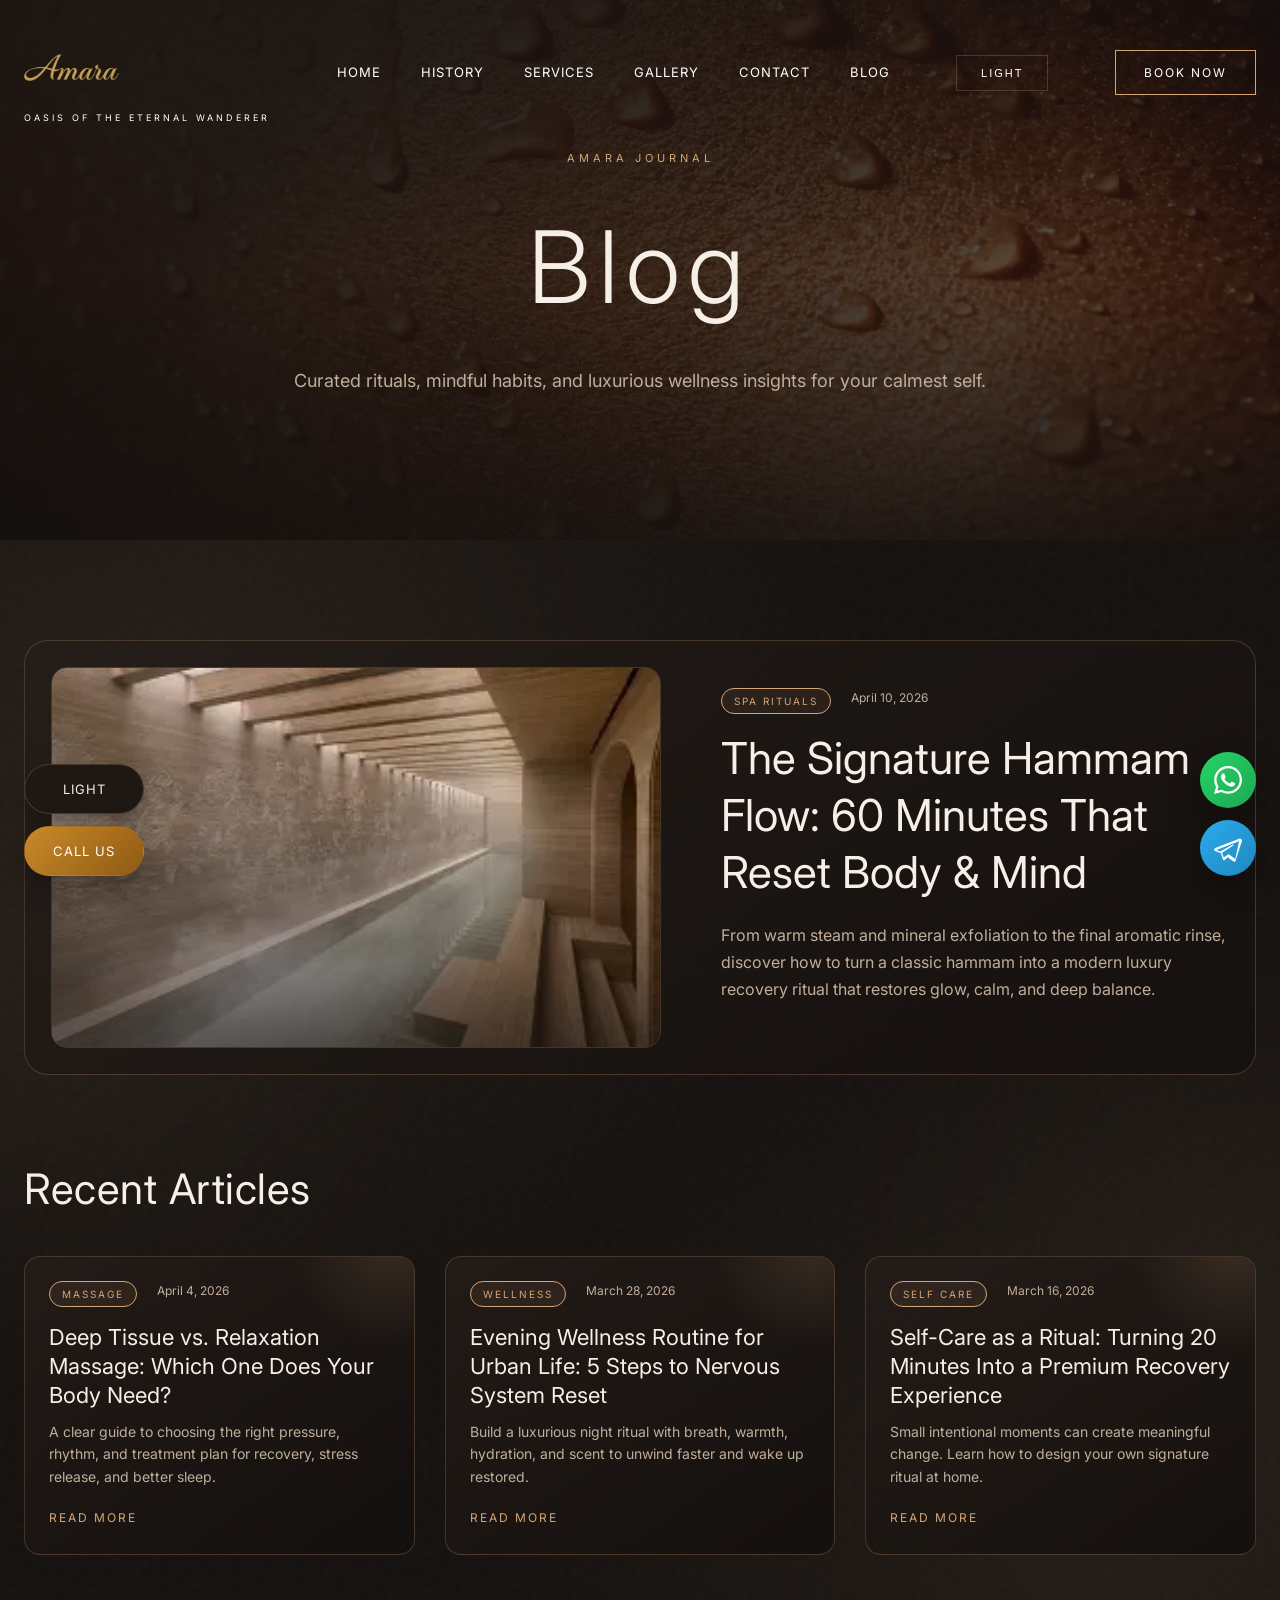
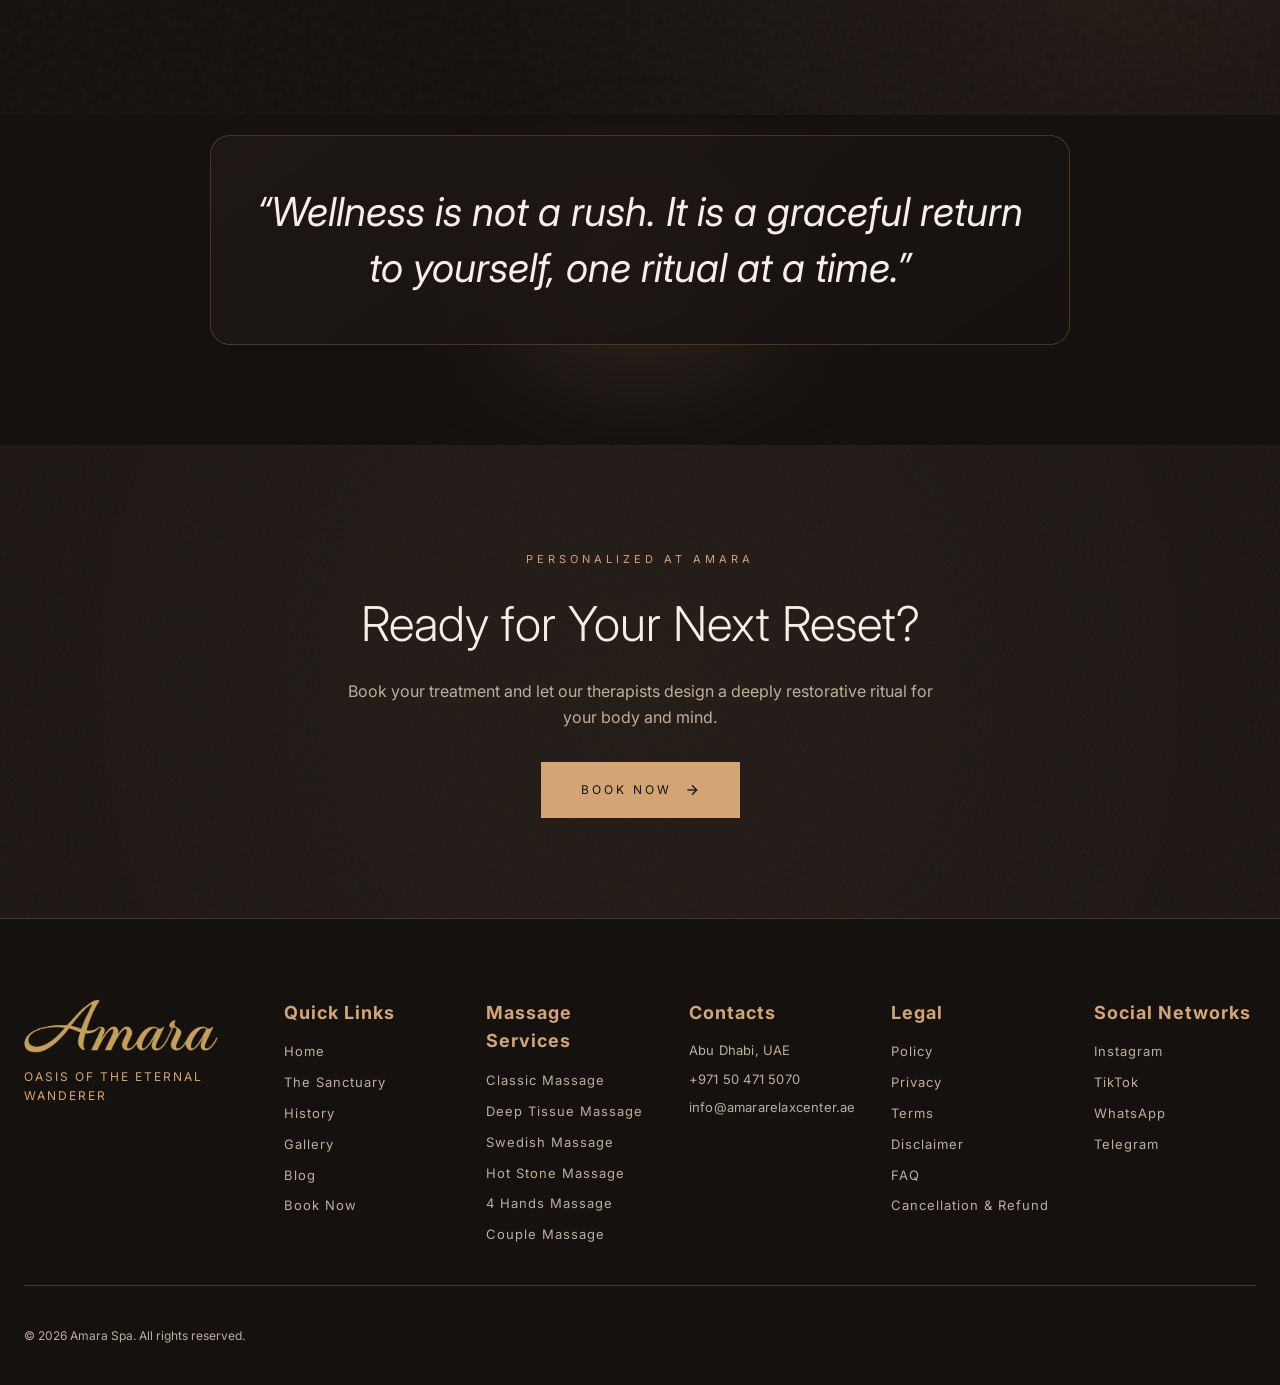
==== commit 138a12a8: "Remove featured article CTA link from blog page" ====
--- a/blog.html
+++ b/blog.html
@@ -110,12 +110,6 @@
             </div>
             <h2 class="blog-featured-title">The Signature Hammam Flow: 60 Minutes That Reset Body & Mind</h2>
             <p class="blog-featured-excerpt">From warm steam and mineral exfoliation to the final aromatic rinse, discover how to turn a classic hammam into a modern luxury recovery ritual that restores glow, calm, and deep balance.</p>
-            <a href="#" class="blog-read-more">
-              <span>Read Full Article</span>
-              <svg width="16" height="16" viewBox="0 0 24 24" fill="none" stroke="currentColor" stroke-width="2">
-                <path d="M5 12h14"/><path d="m12 5 7 7-7 7"/>
-              </svg>
-            </a>
           </div>
         </article>
 
@@ -268,4 +262,3 @@
   <script src="pages.js"></script>
 </body>
 </html>
-
--- a/styles.css
+++ b/styles.css
@@ -83,7 +83,7 @@
 body[data-theme='light'] .header .theme-toggle-btn,
 body[data-theme='light'] .header .cta-button,
 body[data-theme='light'] .header .mobile-menu-btn {
-  color: #2f2620;
+  color: var(--color-primary);
 }
 
 body[data-theme='light'] .header .theme-toggle-btn,
--- a/pages.css
+++ b/pages.css
@@ -954,6 +954,12 @@
   background-image:
     linear-gradient(120deg, rgba(21, 17, 15, 0.86) 22%, rgba(21, 17, 15, 0.45) 72%),
     url('img/main1.webp');
+}
+
+body[data-theme='light'] .blog-featured,
+body[data-theme='light'] .blog-card,
+body[data-theme='light'] .topic-chip {
+  background: #ffffff;
 }
 
 [data-animate] {
